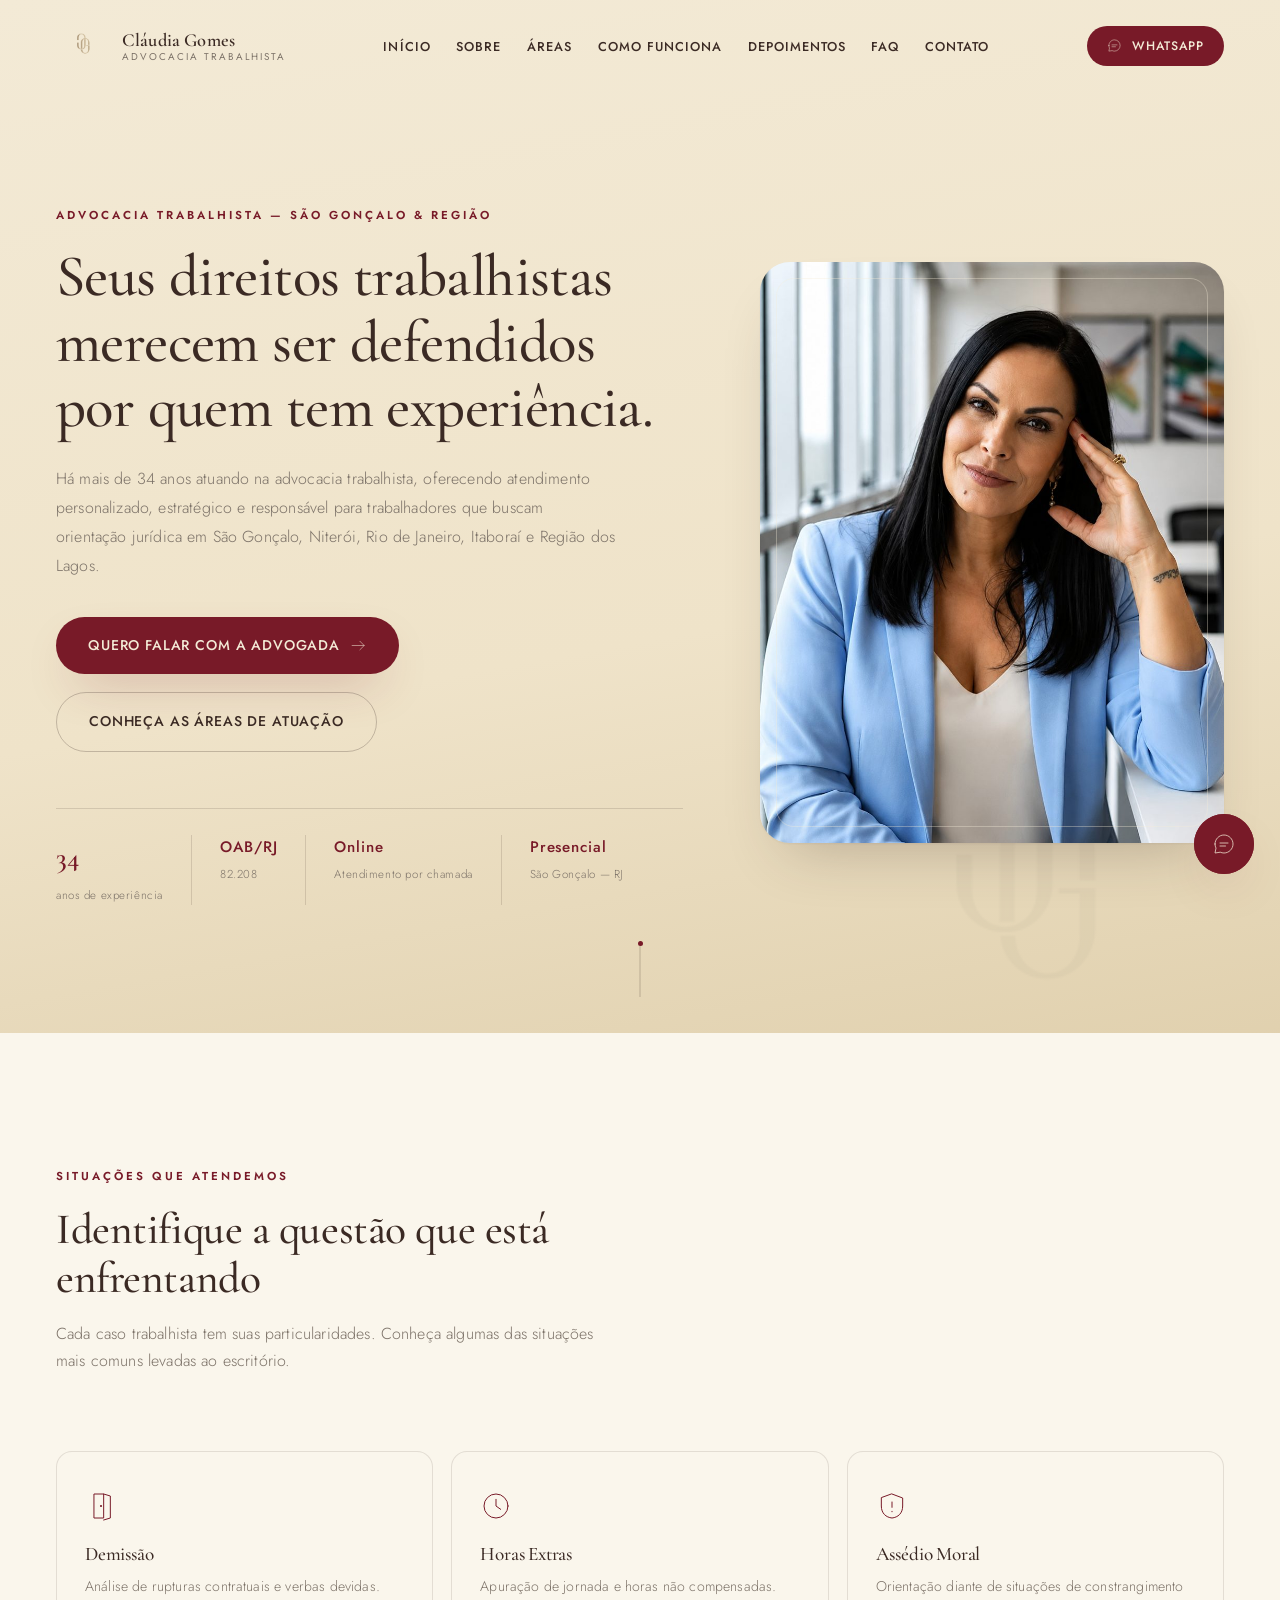
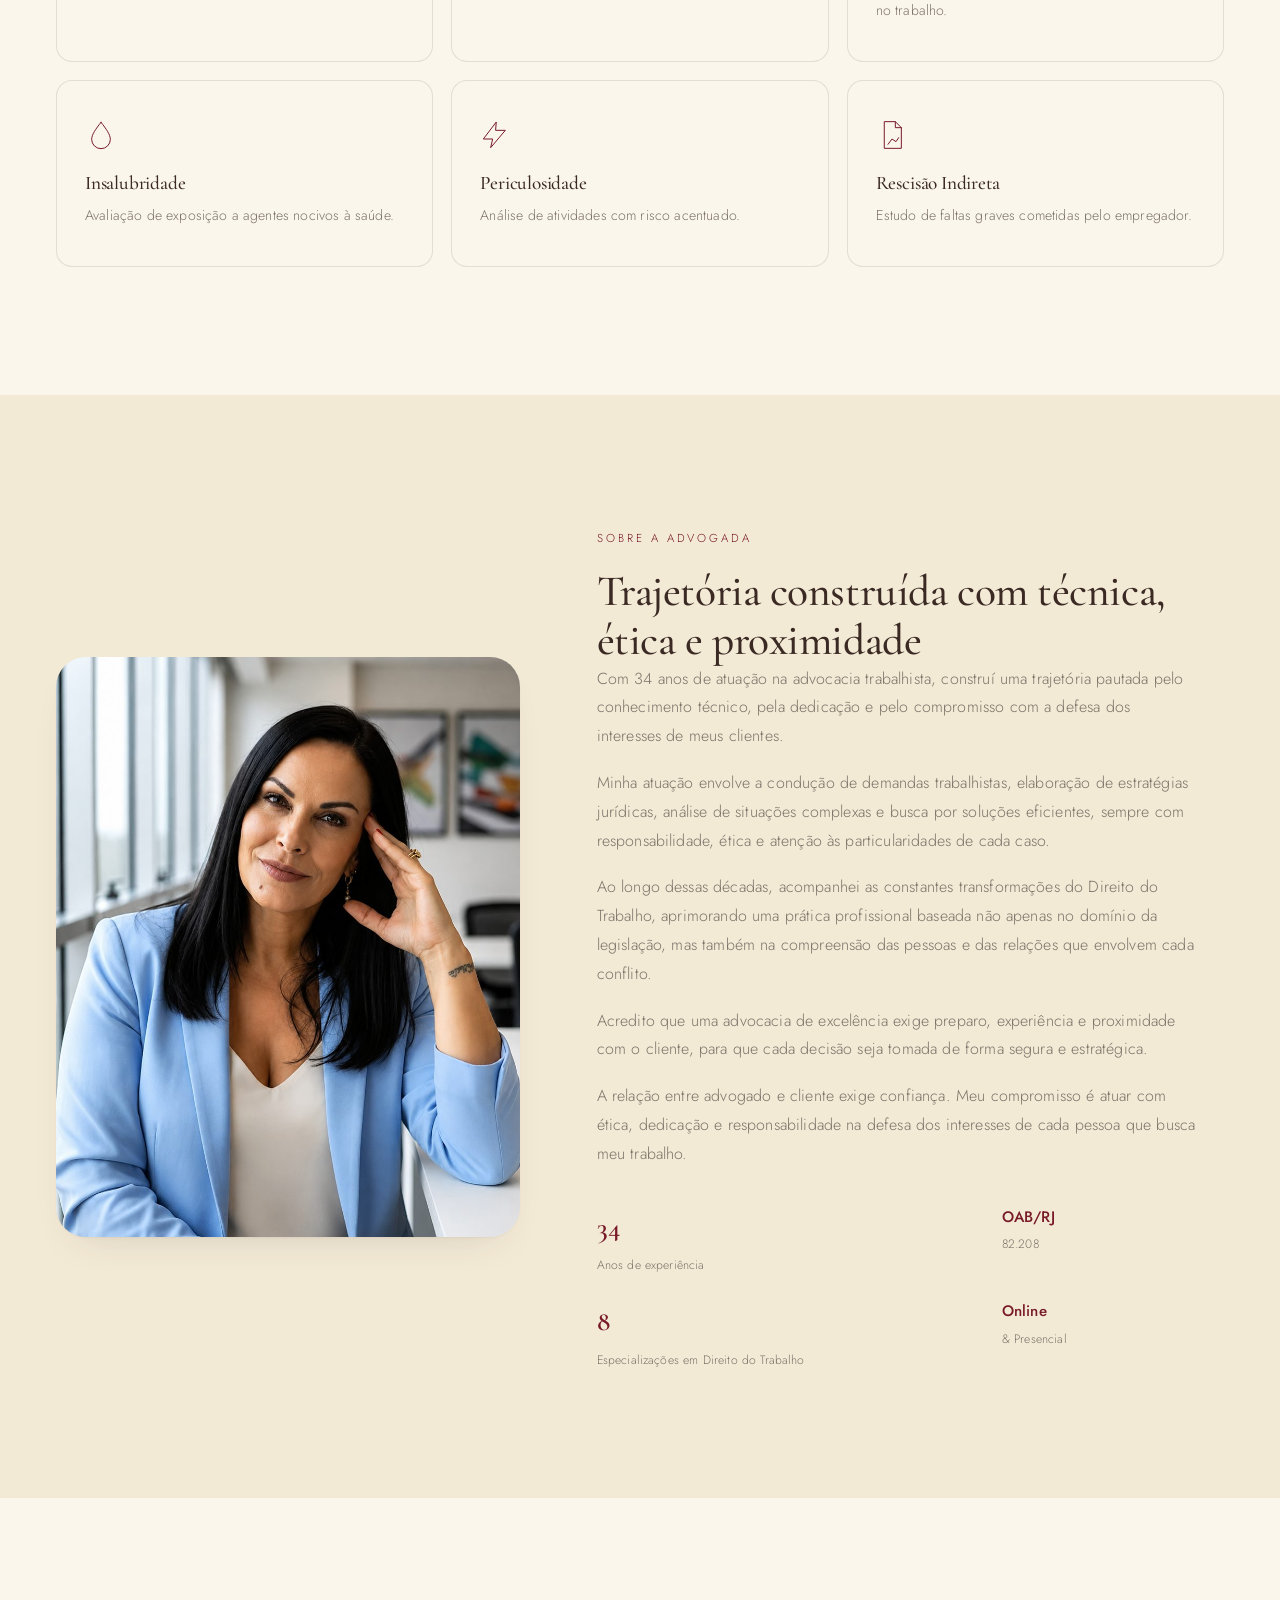
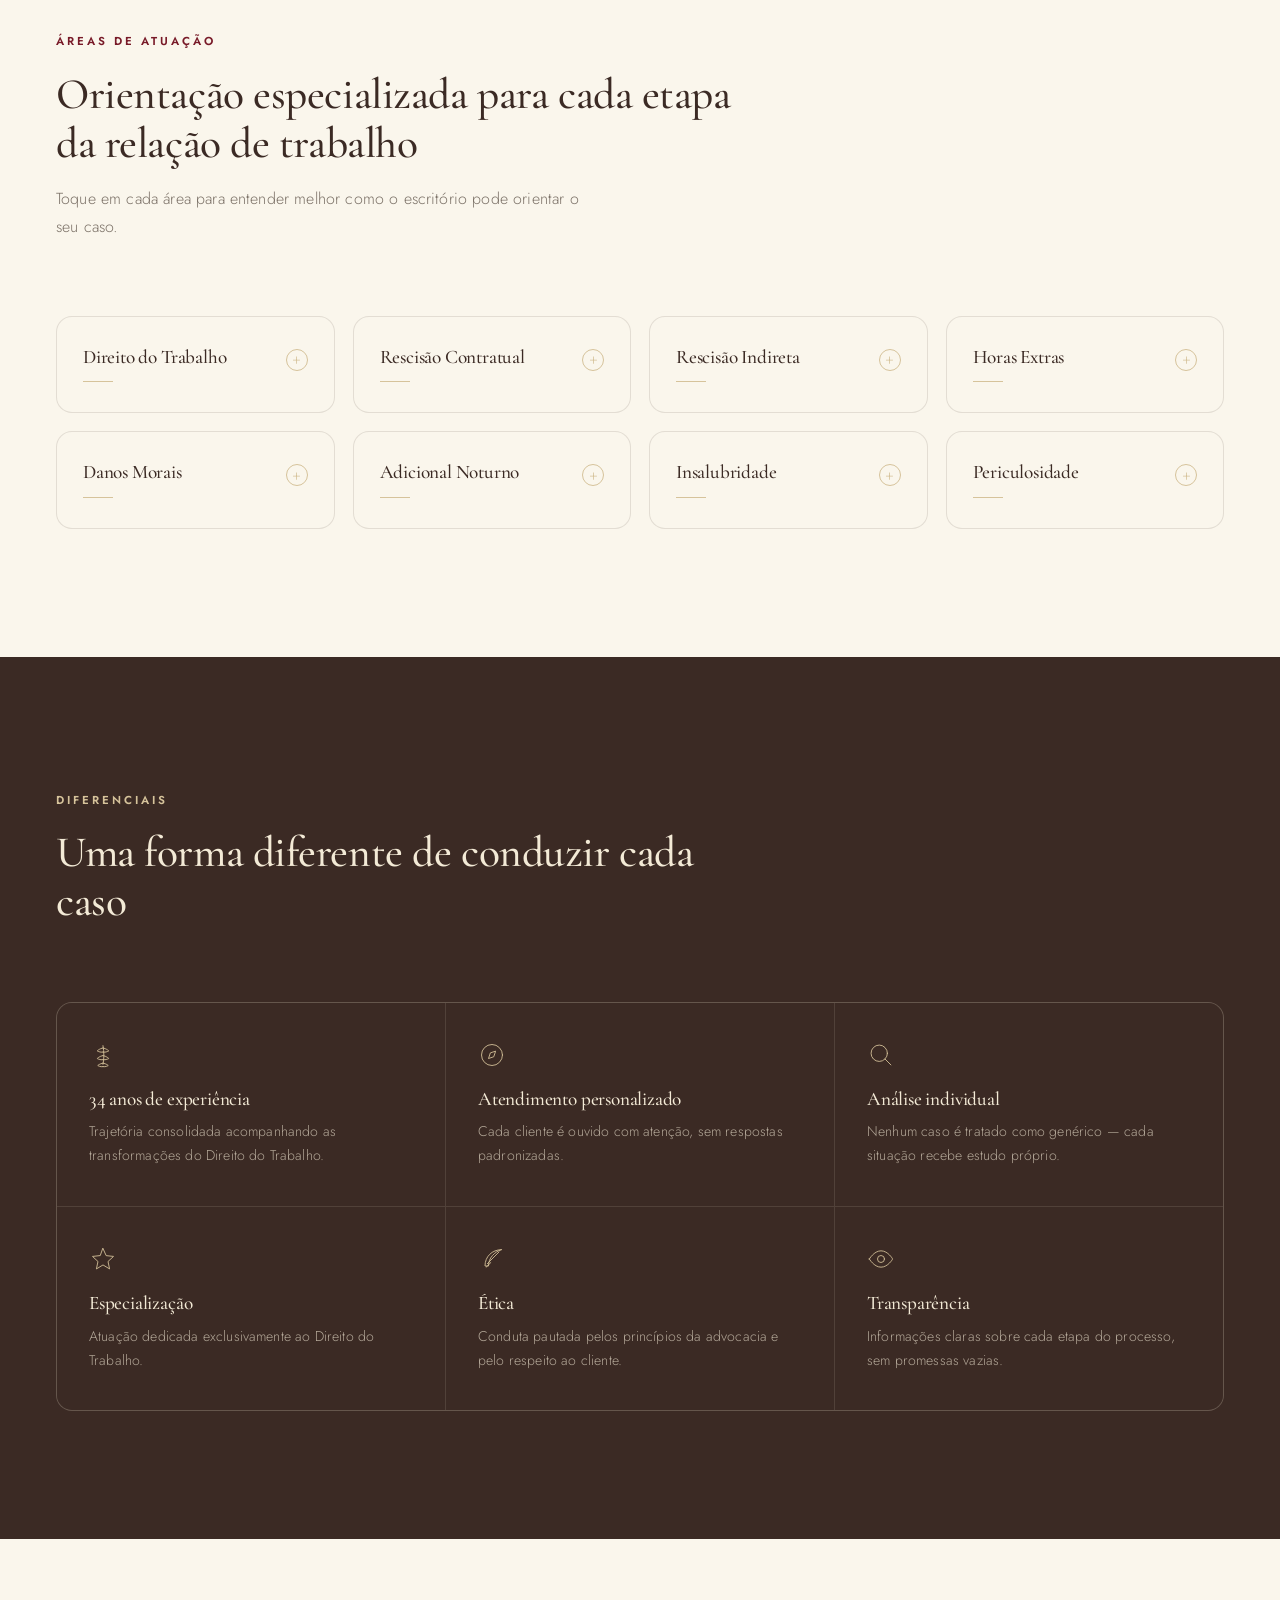
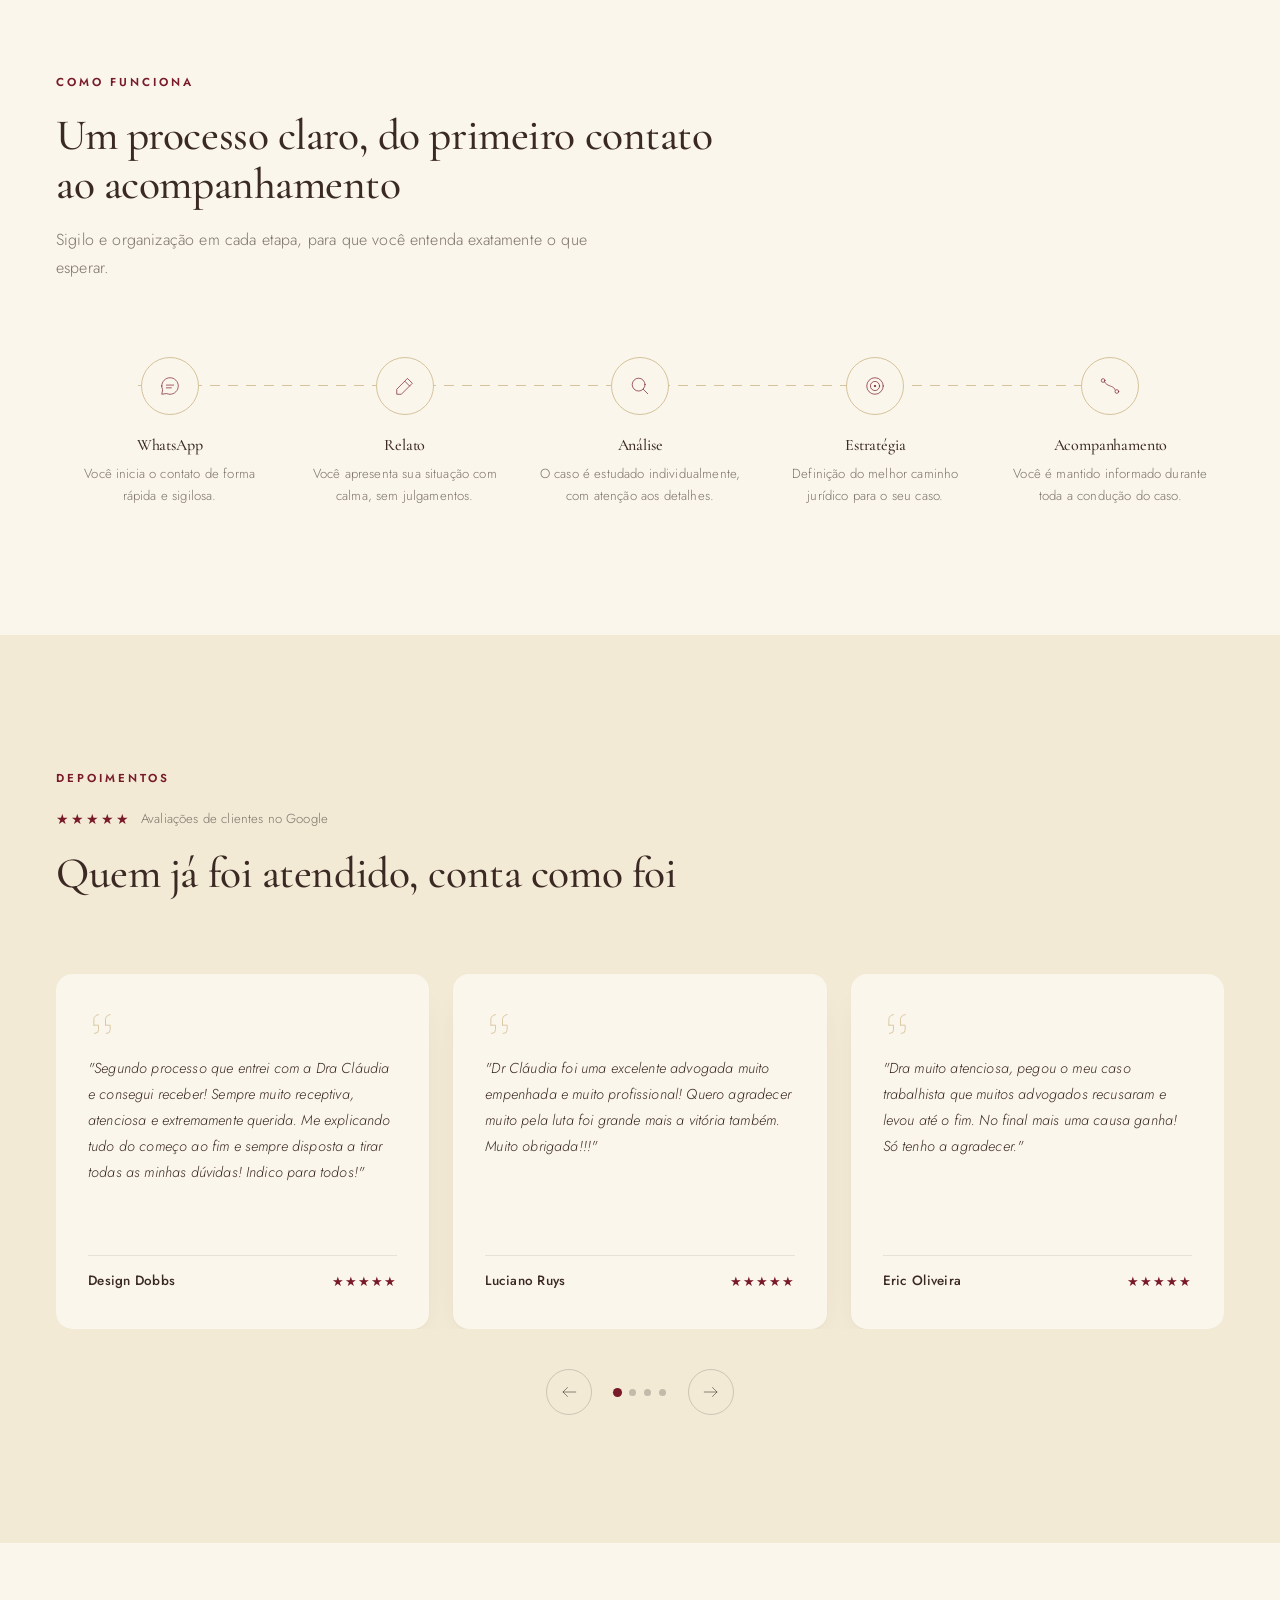
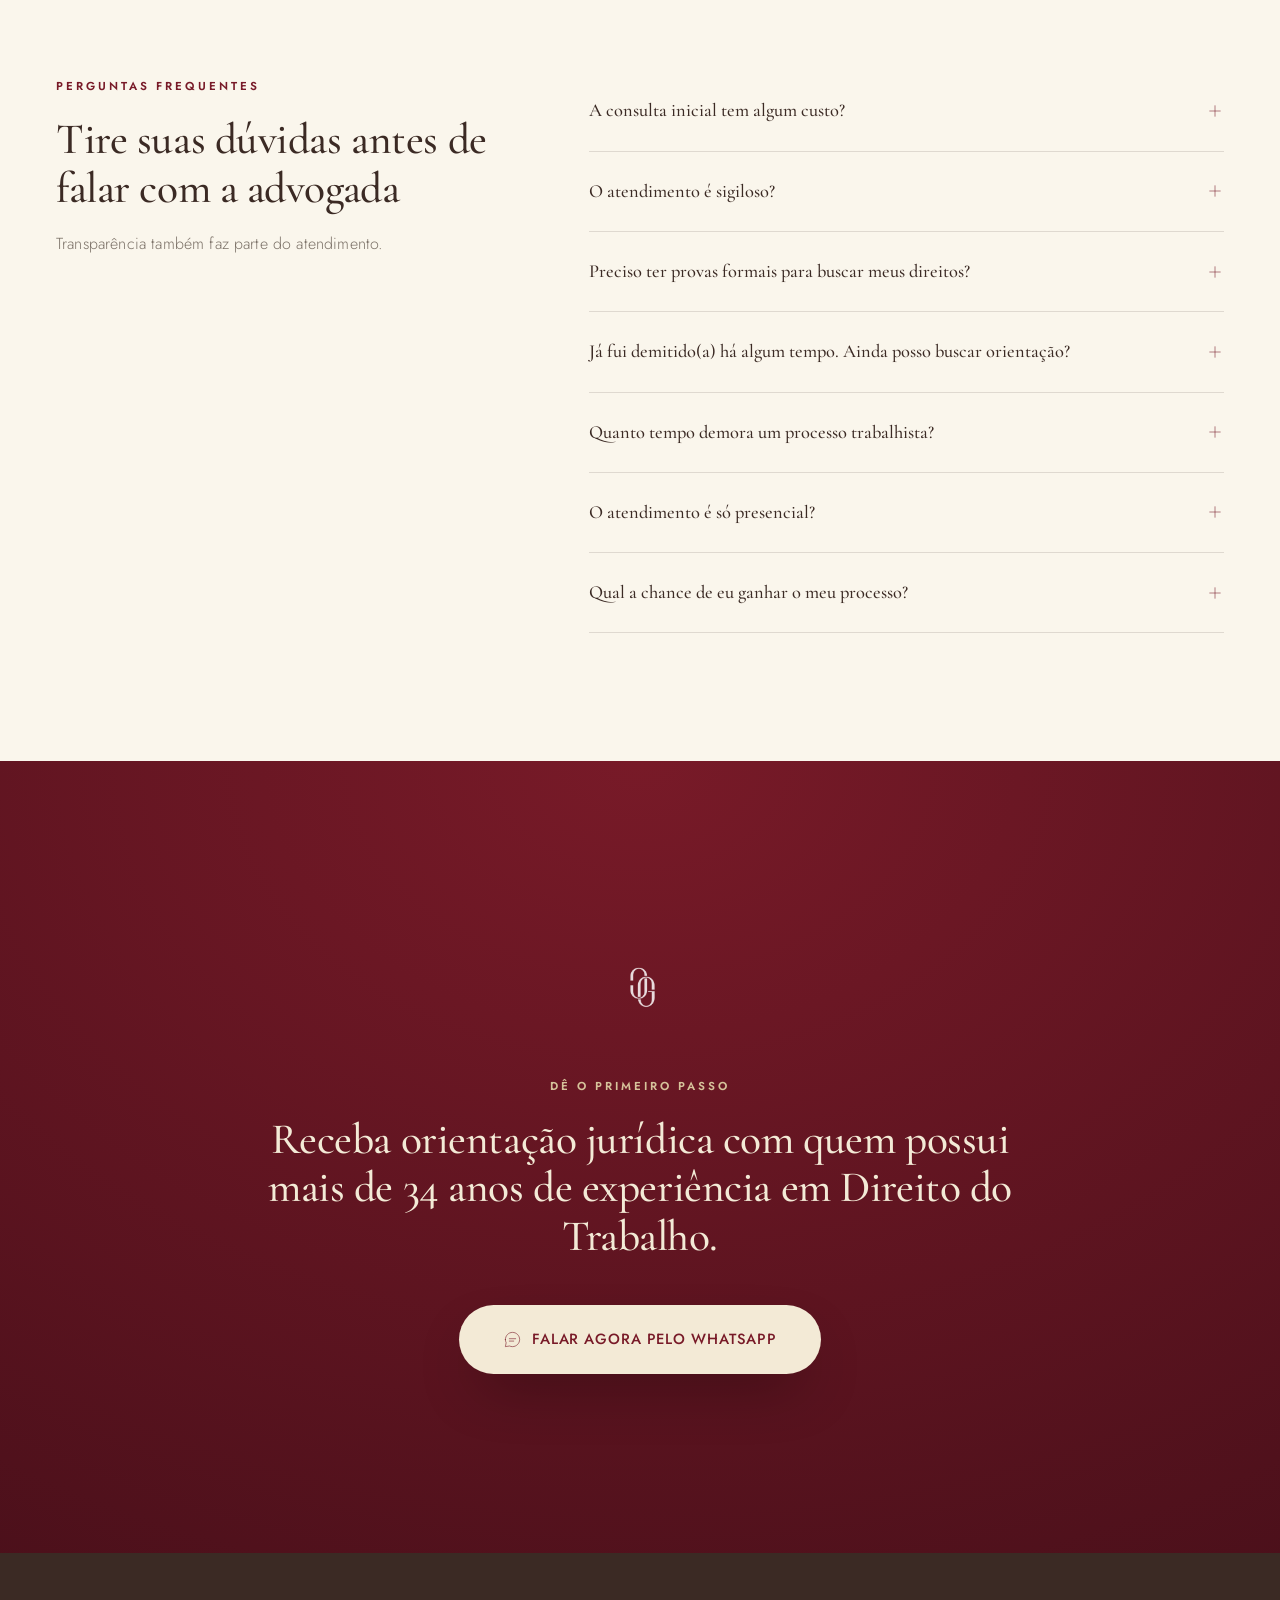
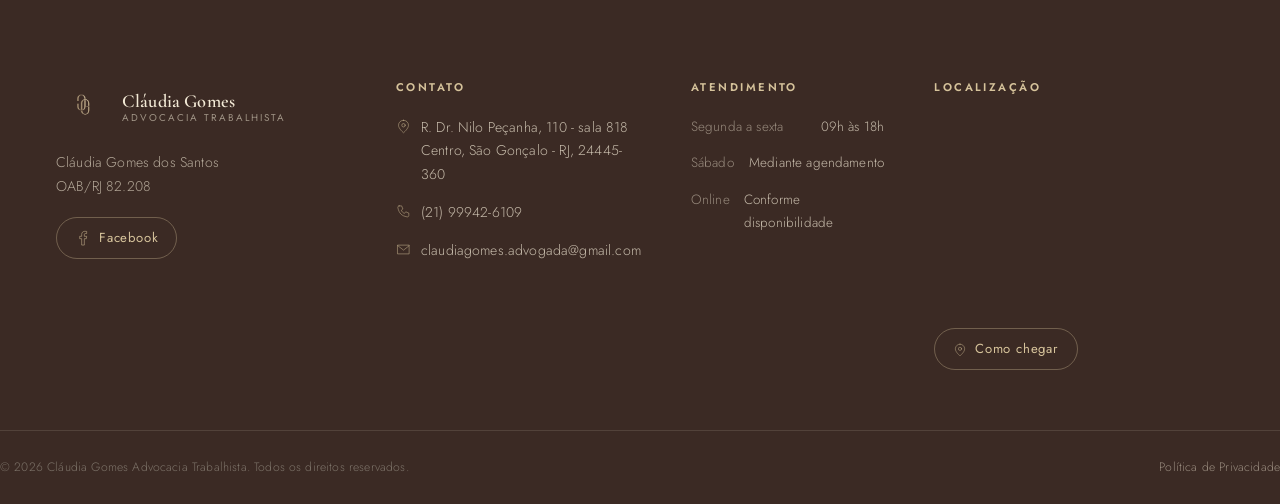
==== index.html @ 699262d9 "Initial commit" ====
<!DOCTYPE html>
<html lang="pt-BR">
<head>
<meta charset="UTF-8">
<meta name="viewport" content="width=device-width, initial-scale=1.0, viewport-fit=cover">
<title>Cláudia Gomes | Advocacia Trabalhista em São Gonçalo — 34 Anos de Experiência</title>
<meta name="description" content="Advocacia trabalhista em São Gonçalo (RJ) com a Dra. Cláudia Gomes, OAB/RJ 82.208. 34 anos de experiência, atendimento sigiloso e humanizado. Fale pelo WhatsApp.">
<meta name="robots" content="index, follow">
<meta name="theme-color" content="#781A28">
<link rel="canonical" href="https://claudiagomesadv.com.br/">
<meta property="og:type" content="website">
<meta property="og:locale" content="pt_BR">
<meta property="og:title" content="Cláudia Gomes | Advocacia Trabalhista em São Gonçalo">
<meta property="og:description" content="34 anos de experiência defendendo direitos trabalhistas com sigilo, estratégia e atendimento humanizado.">
<meta property="og:url" content="https://claudiagomesadv.com.br/">
<meta name="twitter:card" content="summary_large_image">

<!-- Favicon — logo original da Dra. Cláudia -->
<link rel="icon" type="image/png" href="[data-uri]">
<link rel="apple-touch-icon" href="[data-uri]">

<!-- Fonts: Cormorant Garamond (display) + Jost (corpo — elegante, geométrico, refinado) -->
<link rel="preconnect" href="https://fonts.googleapis.com">
<link rel="preconnect" href="https://fonts.gstatic.com" crossorigin>
<link href="https://fonts.googleapis.com/css2?family=Cormorant+Garamond:ital,wght@0,300;0,400;0,500;0,600;0,700;1,400;1,500&family=Jost:wght@300;400;500;600&display=swap" rel="stylesheet">

<script type="application/ld+json">
{"@context":"https://schema.org","@type":"Attorney","name":"Cláudia Gomes dos Santos","description":"Advogada especialista em Direito do Trabalho com 34 anos de experiência, atuando em São Gonçalo, Niterói, Rio de Janeiro, Itaboraí e Região dos Lagos.","telephone":"+55-21-99942-6109","email":"claudiagomes.advogada@gmail.com","url":"https://claudiagomesadv.com.br/","address":{"@type":"PostalAddress","streetAddress":"Rua Dr. Nilo Peçanha, 110, Sala 818, Centro","addressLocality":"São Gonçalo","addressRegion":"RJ","postalCode":"24445-360","addressCountry":"BR"},"areaServed":["São Gonçalo","Niterói","Rio de Janeiro","Itaboraí","Região dos Lagos"],"sameAs":["https://www.facebook.com/claudiagomesadvocaciatrabalhista/"],"knowsAbout":["Direito do Trabalho","Rescisão Contratual","Rescisão Indireta","Horas Extras","Danos Morais","Adicional Noturno","Insalubridade","Periculosidade"]}
</script>

<style>
/* ===================================================================
   CLÁUDIA GOMES — ADVOCACIA TRABALHISTA  |  single-file version
   Cormorant Garamond (display) · Jost (corpo)
=================================================================== */

/* 1. TOKENS */
:root{
  --wine:#781A28; --wine-dark:#5A1320; --wine-darker:#430E18;
  --cream:#F3EAD6; --paper:#FAF6EC; --champagne:#D6C39B;
  --brown:#3B2A24; --gray-warm:#7C7268; --white:#FFFFFF;
  --font-display:'Cormorant Garamond',Georgia,'Times New Roman',serif;
  --font-body:'Jost',-apple-system,BlinkMacSystemFont,'Segoe UI',sans-serif;
  --radius-sm:4px; --radius-md:16px; --radius-lg:30px; --radius-pill:999px;
  --shadow-card:0 1px 2px rgba(59,42,36,.04),0 18px 40px -24px rgba(59,42,36,.22);
  --shadow-lift:0 1px 2px rgba(59,42,36,.05),0 30px 60px -28px rgba(59,42,36,.30);
  --shadow-wine:0 20px 50px -20px rgba(120,26,40,.45);
  --section-pad:clamp(76px,10vw,152px);
  --container-w:1280px;
  --ease:cubic-bezier(.22,.61,.36,1);
  --ease-soft:cubic-bezier(.16,.84,.44,1);
  --dur-fast:.35s; --dur:.65s;
}

/* 2. RESET */
*,*::before,*::after{box-sizing:border-box}
*{margin:0;padding:0}
html{scroll-behavior:smooth;-webkit-text-size-adjust:100%}
body{font-family:var(--font-body);background:var(--paper);color:var(--brown);line-height:1.7;font-weight:400;-webkit-font-smoothing:antialiased;overflow-x:hidden;letter-spacing:.01em}
img{max-width:100%;display:block}
a{color:inherit;text-decoration:none}
ul,ol{list-style:none}
button{font:inherit;background:none;border:none;cursor:pointer;color:inherit}
svg{display:block}
.icon{fill:none;stroke:currentColor;stroke-width:1.5;stroke-linecap:round;stroke-linejoin:round;flex-shrink:0}
.icon-flip{transform:scaleX(-1)}
::selection{background:var(--wine);color:var(--cream)}
:focus-visible{outline:2px solid var(--wine);outline-offset:3px}
@media(prefers-reduced-motion:reduce){*{animation-duration:.001ms!important;animation-iteration-count:1!important;transition-duration:.001ms!important;scroll-behavior:auto!important}}

/* 3. TIPOGRAFIA */
h1,h2,h3,h4{font-family:var(--font-display);color:var(--brown);font-weight:500;line-height:1.12;letter-spacing:-.01em}
h1{font-size:clamp(2.6rem,4.6vw,4.4rem);font-weight:500}
h2{font-size:clamp(2rem,3.4vw,3.1rem)}
h3{font-size:clamp(1.2rem,1.5vw,1.45rem);font-weight:500}
p{color:var(--gray-warm)}
.eyebrow{font-family:var(--font-body);font-size:.72rem;font-weight:600;letter-spacing:.26em;text-transform:uppercase;color:var(--wine);margin-bottom:18px;display:inline-block}
.eyebrow-light{color:var(--champagne)}
.section-head{max-width:680px;margin-bottom:clamp(40px,6vw,76px)}
.section-head h2{margin-bottom:18px}
.section-lead{font-size:1rem;max-width:540px;font-weight:300}

/* 4. LAYOUT */
.container{max-width:var(--container-w);margin-inline:auto;padding-inline:clamp(22px,5vw,56px)}
section{position:relative}
section[id],footer[id]{scroll-margin-top:88px}

/* 5. BOTÕES */
.btn{position:relative;display:inline-flex;align-items:center;justify-content:center;gap:10px;padding:17px 32px;font-family:var(--font-body);font-size:.88rem;font-weight:500;letter-spacing:.06em;text-transform:uppercase;border-radius:var(--radius-pill);overflow:hidden;transition:transform var(--dur-fast) var(--ease),box-shadow var(--dur-fast) var(--ease),background var(--dur-fast) var(--ease),color var(--dur-fast) var(--ease);white-space:nowrap}
.btn:hover{transform:translateY(-2px)}
.btn:active{transform:translateY(0)}
.btn-primary{background:var(--wine);color:var(--cream);box-shadow:var(--shadow-wine)}
.btn-primary:hover{background:var(--wine-dark);box-shadow:0 24px 55px -18px rgba(120,26,40,.55)}
.btn-ghost{background:transparent;color:var(--brown);border:1px solid rgba(59,42,36,.25)}
.btn-ghost:hover{border-color:var(--wine);color:var(--wine)}
.btn-cta{background:var(--cream);color:var(--wine);padding:22px 44px;font-size:.92rem;box-shadow:0 25px 60px -20px rgba(0,0,0,.45)}
.btn-cta:hover{background:var(--white)}
.btn-small{padding:10px 20px;font-size:.77rem}
.btn .ripple{position:absolute;border-radius:50%;background:rgba(255,255,255,.4);transform:scale(0);animation:ripple .6s var(--ease) forwards;pointer-events:none}
.btn-ghost .ripple{background:rgba(120,26,40,.15)}
@keyframes ripple{to{transform:scale(2.6);opacity:0}}

/* 6. LOADER */
#loader{position:fixed;inset:0;z-index:9999;background:radial-gradient(120% 140% at 50% 20%,var(--wine-dark),var(--wine-darker));display:flex;align-items:center;justify-content:center;transition:opacity .8s var(--ease-soft),visibility .8s var(--ease-soft)}
#loader.is-hidden{opacity:0;visibility:hidden;pointer-events:none}
.loader-emblem{position:relative;width:240px;height:240px;display:grid;place-items:center}
.loader-ring{grid-area:1/1;width:100%;height:100%;transform:rotate(-90deg)}
.loader-ring circle{fill:none;stroke:var(--champagne);stroke-width:.8;opacity:.6;stroke-dasharray:650;stroke-dashoffset:650;animation:drawRing 1.6s var(--ease-soft) forwards .1s}
@keyframes drawRing{to{stroke-dashoffset:0}}
.loader-logo{width:160px;height:160px;object-fit:contain;opacity:0;animation:markIn 1s var(--ease-soft) forwards .3s;grid-area:1/1;z-index:2}
.loader-name{display:none}
@keyframes drawMono{to{stroke-dashoffset:0}}
@keyframes markIn{to{opacity:1;transform:translateY(0) scale(1)}}

/* 7. MONOGRAMA SVG */
.brand-logo-svg{width:52px;height:52px;object-fit:contain;flex-shrink:0}
.footer-brand .brand-logo-svg{color:var(--champagne)}
.monogram-wm{
  position:absolute;
  bottom:-15%;
  right:-2%;
  width:clamp(400px,46vw,680px);
  height:auto;
  opacity:.1;
  pointer-events:none;
  user-select:none;
  z-index:0;
  filter:brightness(0) saturate(100%) invert(87%) sepia(17%) saturate(300%) hue-rotate(6deg) brightness(70%);
  transform:none;
  top:auto;
  left:auto;
}
.hero,.final-cta{overflow:hidden}
.final-cta .monogram-wm{color:var(--cream);opacity:.055}

/* 8. HEADER */
.site-header{position:fixed;top:0;left:0;right:0;z-index:610;padding:20px 0;transition:padding var(--dur-fast) var(--ease)}
.site-header::before{content:'';position:absolute;inset:0;z-index:-1;opacity:0;background:rgba(250,246,236,.88);backdrop-filter:blur(14px) saturate(140%);-webkit-backdrop-filter:blur(14px) saturate(140%);box-shadow:0 1px 0 rgba(59,42,36,.08),0 18px 40px -28px rgba(59,42,36,.35);transition:opacity var(--dur-fast) var(--ease);pointer-events:none}
.site-header.is-scrolled{padding:13px 0}
.site-header.is-scrolled::before{opacity:1}
.header-inner{display:flex;align-items:center;justify-content:space-between;gap:24px}
.brand{display:flex;align-items:center;gap:14px}
.brand-text{display:flex;flex-direction:column;line-height:1.2}
.brand-text strong{font-family:var(--font-display);font-size:1.15rem;font-weight:600;color:var(--brown)}
.brand-text em{font-style:normal;font-size:.62rem;letter-spacing:.2em;text-transform:uppercase;color:var(--gray-warm)}
.main-nav ul{display:flex;align-items:center;gap:clamp(16px,2vw,32px)}
.main-nav a{font-size:.8rem;font-weight:500;letter-spacing:.08em;color:var(--brown);position:relative;padding-bottom:4px;text-transform:uppercase}
.main-nav a::after{content:'';position:absolute;left:0;right:100%;bottom:0;height:1px;background:var(--wine);transition:right var(--dur-fast) var(--ease)}
.main-nav a:hover::after{right:0}
.header-actions{display:flex;align-items:center;gap:16px}
.nav-toggle{display:none;align-items:center;justify-content:center;width:42px;height:42px;color:var(--brown)}
.nav-toggle .icon-close{display:none}
.nav-toggle[aria-expanded="true"] .icon-open{display:none}
.nav-toggle[aria-expanded="true"] .icon-close{display:block}

/* 9. HERO */
.hero{padding:clamp(140px,18vw,200px) 0 var(--section-pad);background:linear-gradient(170deg,var(--cream) 0%,#EFE3C9 60%,var(--champagne) 130%);overflow:hidden}
.hero-grid{display:grid;grid-template-columns:1.35fr 1fr;gap:clamp(40px,6vw,90px);align-items:center}
.hero-copy{position:relative;z-index:2}
.hero h1{margin-bottom:24px}
.hero-sub{font-size:1rem;max-width:560px;margin-bottom:36px;font-weight:300;line-height:1.8}
.hero-actions{display:flex;flex-wrap:wrap;gap:18px;margin-bottom:56px}
.hero-badges{display:flex;flex-wrap:wrap;gap:0;border-top:1px solid rgba(59,42,36,.15);padding-top:26px}
.hero-badges li{display:flex;flex-direction:column;gap:4px;padding-right:28px;margin-right:28px;border-right:1px solid rgba(59,42,36,.15)}
.hero-badges li:last-child{border-right:none;margin-right:0;padding-right:0}
.hero-badges strong{font-family:var(--font-display);font-size:1.7rem;font-weight:600;color:var(--wine)}
.hero-badges strong.badge-static{font-size:.95rem;font-family:var(--font-body);letter-spacing:.06em;font-weight:500}
.hero-badges span{font-size:.72rem;color:var(--gray-warm);letter-spacing:.05em;font-weight:300}
.hero-figure{position:relative;z-index:2}
.hero-photo-frame{position:relative;border-radius:var(--radius-lg);overflow:hidden;box-shadow:var(--shadow-lift);aspect-ratio:4/5}
.hero-photo-frame::after{content:'';position:absolute;inset:16px;border:1px solid rgba(243,234,214,.35);border-radius:calc(var(--radius-lg) - 12px);pointer-events:none}
.hero-photo-frame img{width:100%;height:100%;object-fit:cover}
.scroll-indicator{position:absolute;bottom:36px;left:50%;transform:translateX(-50%);width:1px;height:56px;background:rgba(59,42,36,.25);z-index:2}
.scroll-indicator span{position:absolute;top:0;left:50%;transform:translateX(-50%);width:5px;height:5px;border-radius:50%;background:var(--wine);animation:scrollDot 2.2s var(--ease) infinite}
@keyframes scrollDot{0%{top:0;opacity:0}20%{opacity:1}90%{opacity:0}100%{top:100%;opacity:0}}

/* 10. REVEAL */
[data-reveal]{opacity:0;transform:translateY(28px);transition:opacity 1s var(--ease-soft),transform 1s var(--ease-soft)}
[data-reveal].is-visible{opacity:1;transform:translateY(0)}
[data-reveal-delay="1"]{transition-delay:.15s}
[data-reveal-delay="2"]{transition-delay:.3s}

/* 11. PROBLEMAS */
.problems{padding:var(--section-pad) 0}
.problem-grid{display:grid;grid-template-columns:repeat(3,1fr);gap:18px}
.problem-card{background:var(--paper);border:1px solid rgba(59,42,36,.12);border-radius:var(--radius-md);padding:38px 28px;transition:background var(--dur-fast) var(--ease),transform var(--dur-fast) var(--ease),border-color var(--dur-fast) var(--ease),box-shadow var(--dur-fast) var(--ease)}
.problem-card .icon{color:var(--wine);margin-bottom:22px}
.problem-card h3{margin-bottom:10px}
.problem-card p{font-size:.88rem;font-weight:300}
.problem-card:hover{background:var(--cream);border-color:var(--wine);box-shadow:var(--shadow-card);transform:translateY(-4px)}

/* 12. SOBRE */
.about{padding:var(--section-pad) 0;background:var(--cream)}
.about-grid{display:grid;grid-template-columns:.85fr 1.15fr;gap:clamp(40px,6vw,100px);align-items:center}
.about-photo-frame{border-radius:var(--radius-lg);overflow:hidden;box-shadow:var(--shadow-card);aspect-ratio:4/5}
.about-photo-frame img{width:100%;height:100%;object-fit:cover}
.about-copy p{margin-bottom:18px;max-width:600px;font-weight:300;line-height:1.8}
.about-copy p:last-of-type{margin-bottom:36px}
.about-highlights{display:grid;grid-template-columns:repeat(2,auto);gap:24px 40px}
.about-highlights li{display:flex;flex-direction:column;gap:4px}
.about-highlights strong{font-family:var(--font-display);font-size:1.7rem;color:var(--wine);font-weight:600}
.about-highlights strong.badge-static{font-size:.95rem;font-family:var(--font-body);font-weight:500}
.about-highlights span{font-size:.76rem;color:var(--gray-warm);font-weight:300}

/* 13. ÁREAS */
.areas{padding:var(--section-pad) 0}
.area-grid{display:grid;grid-template-columns:repeat(4,1fr);gap:18px;grid-auto-rows:1fr}
.area-card{text-align:left;background:var(--paper);border:1px solid rgba(59,42,36,.12);border-radius:var(--radius-md);padding:30px 26px;transition:border-color var(--dur-fast) var(--ease),box-shadow var(--dur-fast) var(--ease),transform var(--dur-fast) var(--ease);cursor:pointer}
.area-card h3{position:relative;padding-bottom:14px;padding-right:36px}
.area-card h3::after{content:'';position:absolute;left:0;bottom:0;width:30px;height:1px;background:var(--champagne);transition:width var(--dur-fast) var(--ease),background var(--dur-fast) var(--ease);pointer-events:none}
.area-card:hover,.area-card[aria-expanded="true"]{border-color:var(--wine);box-shadow:var(--shadow-card);transform:translateY(-3px)}
.area-card:hover h3::after,.area-card[aria-expanded="true"] h3::after{width:56px;background:var(--wine)}
.area-text{font-size:.88rem;font-weight:300;max-height:0;opacity:0;overflow:hidden;transition:max-height .5s var(--ease-soft),opacity .4s var(--ease-soft),margin-top .5s var(--ease-soft)}
.area-card[aria-expanded="true"] .area-text{opacity:1;margin-top:14px}

/* 14. DIFERENCIAIS */
.differentials{padding:var(--section-pad) 0;background:var(--brown);color:var(--cream)}
.differentials .eyebrow{color:var(--champagne)}
.differentials h2{color:var(--cream)}
.diff-grid{display:grid;grid-template-columns:repeat(3,1fr);gap:1px;background:rgba(243,234,214,.12);border:1px solid rgba(243,234,214,.12);border-radius:var(--radius-md);overflow:hidden}
.diff-item{background:var(--brown);padding:38px 32px;transition:background var(--dur-fast) var(--ease)}
.diff-item .icon{color:var(--champagne);margin-bottom:20px}
.diff-item h3{color:var(--cream);margin-bottom:10px}
.diff-item p{color:rgba(243,234,214,.65);font-size:.88rem;font-weight:300}
.diff-item:hover{background:var(--wine-darker)}

/* 15. TIMELINE */
.how-it-works{padding:var(--section-pad) 0}
.timeline{display:grid;grid-template-columns:repeat(5,1fr);gap:8px;position:relative}
.timeline::before{content:'';position:absolute;top:28px;left:7%;right:7%;height:1px;background:repeating-linear-gradient(90deg,var(--champagne) 0 10px,transparent 10px 18px)}
.timeline-step{text-align:center;padding:0 10px;position:relative}
.timeline-icon{position:relative;z-index:2;width:58px;height:58px;margin:0 auto 22px;border-radius:50%;background:var(--paper);border:1px solid var(--champagne);display:flex;align-items:center;justify-content:center;color:var(--wine);transition:background var(--dur-fast) var(--ease),color var(--dur-fast) var(--ease),border-color var(--dur-fast) var(--ease)}
.timeline-step:hover .timeline-icon{background:var(--wine);color:var(--cream);border-color:var(--wine)}
.timeline-step h3{margin-bottom:8px;font-size:1rem}
.timeline-step p{font-size:.82rem;font-weight:300}

/* 16. DEPOIMENTOS */
.testimonials{padding:var(--section-pad) 0;background:var(--cream)}
.rating-seal{display:flex;align-items:center;gap:10px;font-size:.82rem;color:var(--gray-warm);margin-bottom:18px;font-weight:300}
.rating-seal .stars{color:var(--wine);letter-spacing:2px;font-size:.9rem}
.carousel{position:relative}
.carousel-clip{overflow:hidden;width:100%;border-radius:var(--radius-md)}
.carousel-track{display:flex;gap:24px;flex-wrap:nowrap;will-change:transform}
.testimonial-card{background:var(--paper);border-radius:var(--radius-md);padding:36px 32px;box-shadow:var(--shadow-card);display:flex;flex-direction:column;gap:18px}
.quote-icon{color:var(--champagne)}
.testimonial-card p{font-size:.9rem;color:var(--brown);flex-grow:1;font-style:italic;font-weight:300;line-height:1.8}
.testimonial-card footer{display:flex;align-items:center;justify-content:space-between;padding-top:14px;border-top:1px solid rgba(59,42,36,.1)}
.testimonial-card footer strong{font-size:.84rem;font-weight:500;letter-spacing:.02em}
.testimonial-card .stars{color:var(--wine);font-size:.8rem;letter-spacing:1px}
.carousel-controls{display:flex;align-items:center;justify-content:center;gap:22px;margin-top:40px}
.carousel-btn{width:46px;height:46px;border-radius:50%;border:1px solid rgba(59,42,36,.2);display:flex;align-items:center;justify-content:center;color:var(--brown);transition:border-color var(--dur-fast) var(--ease),background var(--dur-fast) var(--ease),color var(--dur-fast) var(--ease)}
.carousel-btn:hover{background:var(--wine);border-color:var(--wine);color:var(--cream)}
.carousel-dots{display:flex;gap:8px}
.carousel-dots button{width:7px;height:7px;border-radius:50%;background:rgba(59,42,36,.25);transition:background var(--dur-fast) var(--ease),transform var(--dur-fast) var(--ease)}
.carousel-dots button.is-active{background:var(--wine);transform:scale(1.3)}

/* 17. FAQ */
.faq{padding:var(--section-pad) 0}
.faq-grid{display:grid;grid-template-columns:.85fr 1.15fr;gap:clamp(30px,5vw,80px);align-items:start}
.accordion-item{border-bottom:1px solid rgba(59,42,36,.14)}
.accordion-trigger{width:100%;display:flex;align-items:center;justify-content:space-between;gap:20px;padding:24px 0;text-align:left;font-family:var(--font-display);font-size:1.15rem;font-weight:500;color:var(--brown)}
.accordion-trigger .icon{color:var(--wine);transition:transform var(--dur-fast) var(--ease);flex-shrink:0}
.accordion-trigger[aria-expanded="true"] .icon{transform:rotate(135deg)}
.accordion-panel{max-height:0;overflow:hidden;transition:max-height .5s var(--ease-soft)}
.accordion-panel p{padding-bottom:26px;font-size:.9rem;max-width:540px;font-weight:300;line-height:1.8;padding-right:40px}

/* 18. CTA FINAL */
.final-cta{padding:clamp(110px,14vw,180px) 0;background:radial-gradient(120% 140% at 50% 0%,var(--wine) 0%,var(--wine-darker) 100%);text-align:center;overflow:hidden}
.final-cta h2{color:var(--cream);max-width:760px;margin:0 auto 44px;position:relative;z-index:2}
.final-cta .eyebrow{position:relative;z-index:2}
.final-cta .btn{position:relative;z-index:2}

/* 19. RODAPÉ */
.site-footer{background:var(--brown);color:rgba(243,234,214,.75);padding:var(--section-pad) 0 0}
.footer-grid{display:grid;grid-template-columns:1.2fr .8fr .8fr 1.2fr;gap:50px;padding-bottom:60px;border-bottom:1px solid rgba(243,234,214,.12)}
.footer-brand .brand-text strong{color:var(--cream)}
.footer-brand .brand-text em{color:rgba(243,234,214,.55)}
.footer-brand p{margin:18px 0;color:rgba(243,234,214,.65);font-size:.88rem;font-weight:300}
.footer-social{display:inline-flex;align-items:center;gap:8px;font-size:.82rem;font-weight:400;letter-spacing:.06em;color:var(--champagne);border:1px solid rgba(214,195,155,.35);border-radius:var(--radius-pill);padding:9px 18px;transition:background var(--dur-fast) var(--ease),color var(--dur-fast) var(--ease)}
.footer-social:hover{background:var(--champagne);color:var(--brown)}
.footer-col h3{font-family:var(--font-body);font-size:.7rem;font-weight:600;letter-spacing:.22em;text-transform:uppercase;color:var(--champagne);margin-bottom:22px}
.footer-col ul{display:flex;flex-direction:column;gap:14px}
.footer-col li{display:flex;align-items:flex-start;gap:10px;font-size:.88rem;font-weight:300}
.footer-col .icon{color:var(--champagne);margin-top:3px;flex-shrink:0}
.footer-col a:hover{color:var(--champagne)}
.footer-hours li{display:flex;justify-content:space-between;gap:14px;font-size:.84rem}
.footer-hours span:first-child{color:rgba(243,234,214,.5)}
.footer-map .gmap-canvas{width:100%;height:190px;border:0;border-radius:var(--radius-md);filter:grayscale(.25) sepia(.15)}
.gmap-link{margin-top:14px}
.footer-bottom{display:flex;align-items:center;justify-content:space-between;flex-wrap:wrap;gap:12px;padding:26px 0;font-size:.76rem;font-weight:300;color:rgba(243,234,214,.5)}
.footer-bottom a:hover{color:var(--champagne)}

/* 20. WHATSAPP FLOAT */
.whatsapp-float{position:fixed;bottom:26px;right:26px;z-index:400;width:60px;height:60px;border-radius:50%;background:var(--wine);color:var(--cream);display:flex;align-items:center;justify-content:center;box-shadow:var(--shadow-wine);transition:transform var(--dur-fast) var(--ease),box-shadow var(--dur-fast) var(--ease)}
.whatsapp-float::before{content:'';position:absolute;inset:0;border-radius:50%;border:1px solid var(--wine);animation:pulseRing 2.6s var(--ease) infinite}
.whatsapp-float:hover{transform:scale(1.07) translateY(-2px)}
@keyframes pulseRing{0%{transform:scale(1);opacity:.6}100%{transform:scale(1.7);opacity:0}}

/* 22. TABLET */
@media(max-width:1080px){
  .hero-grid{grid-template-columns:1fr}
  .hero-figure{order:-1;max-width:420px;margin:0 auto 20px}
  .about-grid{grid-template-columns:1fr}
  .about-figure{max-width:420px;margin:0 auto}
  .problem-grid{grid-template-columns:repeat(2,1fr)}
  .area-grid{grid-template-columns:repeat(2,1fr)}
  .diff-grid{grid-template-columns:repeat(2,1fr)}
  .timeline{grid-template-columns:repeat(2,1fr);row-gap:40px}
  .timeline::before{display:none}
  .testimonial-card{flex:0 0 calc(50% - 12px)}
  .faq-grid{grid-template-columns:1fr}
  .footer-grid{grid-template-columns:1fr 1fr}
}

/* 23. MOBILE */
@media(max-width:720px){
  :root{--section-pad:clamp(64px,14vw,96px)}
  .main-nav{position:fixed;inset:0 0 0 auto;top:0;width:min(86vw,380px);height:100dvh;background:var(--paper);box-shadow:-20px 0 60px rgba(59,42,36,.25);padding:80px 36px 40px;transform:translateX(100%);transition:transform .5s var(--ease-soft);overflow-y:auto;z-index:600}
  .main-nav.is-open{transform:translateX(0)}
  .main-nav ul{flex-direction:column;align-items:flex-start;gap:8px}
  .main-nav a{display:block;padding:14px 0;font-size:1.1rem;font-family:var(--font-display)}
  .header-actions .btn-small span{display:none}
  .header-actions .btn-small{padding:12px}
  .nav-toggle{display:flex}
  .scroll-indicator{display:none}
  .hero{padding-top:128px;text-align:left}
  .hero-actions{flex-direction:column;align-items:stretch}
  .hero-actions .btn{width:100%}
  .hero-badges{row-gap:18px}
  .hero-badges li{width:47%;border-right:none;padding-right:0;margin-right:0}
  .problem-grid,.area-grid,.diff-grid{grid-template-columns:1fr}
  .timeline{grid-template-columns:1fr;gap:30px}
  .timeline-step{display:flex;align-items:center;gap:18px;text-align:left;padding:0}
  .timeline-icon{margin:0;flex-shrink:0}
  .testimonial-card{flex:0 0 100%}
  .carousel-track{scroll-snap-type:x mandatory}
  .testimonial-card{scroll-snap-align:start}
  .footer-grid{grid-template-columns:1fr;gap:40px}
  .footer-bottom{flex-direction:column;align-items:flex-start}
  .whatsapp-float{width:56px;height:56px;bottom:18px;right:18px}
}

.area-plus{
  position:absolute;right:0;top:2px;
  width:22px;height:22px;border-radius:50%;
  border:1.5px solid var(--champagne);
  display:inline-flex;align-items:center;justify-content:center;
  font-family:var(--font-body);font-size:.95rem;font-weight:300;line-height:1;
  color:var(--champagne);
  transition:border-color var(--dur-fast) var(--ease),color var(--dur-fast) var(--ease),transform var(--dur-fast) var(--ease);
}
.area-card[aria-expanded="true"] .area-plus,.area-card:hover .area-plus{
  border-color:var(--wine);color:var(--wine);transform:rotate(45deg);
}

/* cta wm removed */

.cta-seal{
  width: clamp(72px, 8vw, 110px);
  height: auto;
  object-fit: contain;
  display: block;
  margin: 0 auto 28px;
  opacity: .85;
  filter: brightness(0) saturate(100%) invert(95%) sepia(8%) saturate(150%) hue-rotate(10deg) brightness(128%);
  position: relative;
  z-index: 2;
}

/* NAV CLOSE BUTTON (X) — visível apenas mobile */
.nav-close-btn{
  display:none;
  position:absolute;top:20px;right:20px;
  width:40px;height:40px;border-radius:50%;
  align-items:center;justify-content:center;
  background:var(--cream);border:1px solid rgba(59,42,36,.15);
  color:var(--brown);cursor:pointer;
  transition:background var(--dur-fast) var(--ease);
}
.nav-close-btn:hover{background:var(--champagne)}

/* OVERLAY escuro para fechar o nav */
.nav-overlay{
  position:fixed;inset:0;z-index:599;
  background:rgba(30,14,10,.45);
  opacity:0;
  pointer-events:none;
  transition:opacity .4s var(--ease-soft);
}
.nav-overlay.is-active{opacity:1;pointer-events:auto}

/* CARROSSEL MOBILE — 1 card por vez, legível */
@media(max-width:720px){
  .nav-close-btn{display:flex}

  /* 1 card por vez no mobile */
  .carousel-clip{overflow:hidden;border-radius:var(--radius-md);width:100%}
  .carousel-track{gap:0 !important;transition:transform .5s cubic-bezier(.16,.84,.44,1)}
  .testimonial-card{
    flex:0 0 100% !important;
    max-width:100% !important;
    box-sizing:border-box;
    padding:28px 24px;
    margin:0;
  }
  .carousel-controls{margin-top:28px;gap:16px}
  .carousel-dots button{width:8px;height:8px}
}
</style>
</head>
<body>

<!-- SPRITE DE ÍCONES (oculto) -->
<svg style="display:none" aria-hidden="true"><defs>
  <symbol id="icon-door" viewBox="0 0 48 48"><path d="M14 6h14v36H14z"/><path d="M28 6 38 9v33l-10 3"/><circle cx="24" cy="24" r="1.6" fill="currentColor" stroke="none"/></symbol>
  <symbol id="icon-clock" viewBox="0 0 48 48"><circle cx="24" cy="24" r="18"/><path d="M24 14v10l7 5"/></symbol>
  <symbol id="icon-shield" viewBox="0 0 48 48"><path d="M24 6 40 12v12c0 11-7 17-16 18-9-1-16-7-16-18V12z"/><path d="M24 18v8m0 6v.6"/></symbol>
  <symbol id="icon-moon" viewBox="0 0 48 48"><path d="M30 6c-9.4 1.9-16 9.9-16 19a19.6 19.6 0 0 0 19 19c4.8 0 9.2-1.9 12.4-5C40 41 32 35 32 24S40 7 45.4 5A19.4 19.4 0 0 0 30 6z"/></symbol>
  <symbol id="icon-drop" viewBox="0 0 48 48"><path d="M24 5c8 10 14 18.6 14 25.5A14 14 0 0 1 10 30.5C10 23.6 16 15 24 5z"/></symbol>
  <symbol id="icon-bolt" viewBox="0 0 48 48"><path d="M24 5 5 30h14l-3 13 22-26H24z"/></symbol>
  <symbol id="icon-doc" viewBox="0 0 48 48"><path d="M13 4h16l9 9v31H13z"/><path d="M29 4v9h9"/><path d="M18 38l6-8 6 4 4-6"/></symbol>
  <symbol id="icon-laurel" viewBox="0 0 48 48"><path d="M24 8c2 12 2 22 0 32"/><path d="M24 12c-6 1-10 5-10 5s5 3 10 2m0 6c-6 1-10 5-10 5s5 3 10 2m0 6c-6 1-9 4-9 4s4 3 9 2"/><path d="M24 12c6 1 10 5 10 5s-5 3-10 2m0 6c6 1 10 5 10 5s-5 3-10 2m0 6c6 1 9 4 9 4s-4 3-9 2"/></symbol>
  <symbol id="icon-compass" viewBox="0 0 48 48"><circle cx="24" cy="24" r="18"/><path d="m30 18-3 9-9 3 3-9z"/></symbol>
  <symbol id="icon-loupe" viewBox="0 0 48 48"><circle cx="21" cy="21" r="14"/><path d="m31 31 10 10"/></symbol>
  <symbol id="icon-star" viewBox="0 0 48 48"><path d="M24 6l5.4 12.2L42 19.6l-9.4 8.7L35.3 41 24 34.2 12.7 41l2.7-12.7L6 19.6l12.6-1.4z"/></symbol>
  <symbol id="icon-feather" viewBox="0 0 48 48"><path d="M40 8C24 8 12 20 12 36h6C18 22 28 12 40 8z"/><path d="M16 32 36 12M14 38l8-8"/></symbol>
  <symbol id="icon-eye" viewBox="0 0 48 48"><path d="M4 24s8-14 20-14 20 14 20 14-8 14-20 14S4 24 4 24z"/><circle cx="24" cy="24" r="6"/></symbol>
  <symbol id="icon-chat" viewBox="0 0 48 48"><path d="M6 24c0-9.9 8.1-18 18-18s18 8.1 18 18-8.1 18-18 18c-2.7 0-5.2-.6-7.5-1.6L6 42l2-9.8C6.7 29.6 6 26.9 6 24z"/><path d="M16 22h16M16 28h11"/></symbol>
  <symbol id="icon-pencil" viewBox="0 0 48 48"><path d="m30 8 10 10L16 42H6V32z"/><path d="m24 14 10 10"/></symbol>
  <symbol id="icon-target" viewBox="0 0 48 48"><circle cx="24" cy="24" r="18"/><circle cx="24" cy="24" r="10"/><circle cx="24" cy="24" r="2.4" fill="currentColor" stroke="none"/></symbol>
  <symbol id="icon-path" viewBox="0 0 48 48"><circle cx="9" cy="12" r="4"/><circle cx="39" cy="36" r="4"/><path d="M12 15c4 6 6 6 10 8s10 2 13 9"/></symbol>
  <symbol id="icon-arrow-right" viewBox="0 0 48 48"><path d="M6 24h34m-12-12 12 12-12 12"/></symbol>
  <symbol id="icon-plus" viewBox="0 0 48 48"><path d="M24 10v28M10 24h28"/></symbol>
  <symbol id="icon-menu" viewBox="0 0 48 48"><path d="M8 14h32M8 24h32M8 34h32"/></symbol>
  <symbol id="icon-close" viewBox="0 0 48 48"><path d="M12 12l24 24M36 12 12 36"/></symbol>
  <symbol id="icon-quote" viewBox="0 0 48 48"><path d="M10 26V16a8 8 0 0 1 8-8M30 26V16a8 8 0 0 1 8-8"/><path d="M10 26h8v8a6 6 0 0 1-6 6h-1M30 26h8v8a6 6 0 0 1-6 6h-1"/></symbol>
  <symbol id="icon-pin" viewBox="0 0 48 48"><path d="M24 4c8.8 0 16 7 16 16 0 11-16 24-16 24S8 31 8 20C8 11 15.2 4 24 4z"/><circle cx="24" cy="20" r="5.5"/></symbol>
  <symbol id="icon-phone" viewBox="0 0 48 48"><path d="M10 6h8l4 10-5 4c2 5 5 8 10 10l4-5 10 4v8c0 3-3 5-6 4C18 38 10 30 6 12c-1-3 1-6 4-6z"/></symbol>
  <symbol id="icon-mail" viewBox="0 0 48 48"><path d="M6 10h36v28H6z"/><path d="m6 12 18 14L42 12"/></symbol>
  <symbol id="icon-facebook" viewBox="0 0 48 48"><path d="M28 44V26h6l1-7h-7v-5c0-2 .6-3.5 3.5-3.5H35V4.3C34.3 4.2 32 4 29.3 4 23.7 4 20 7.4 20 13.6V19h-6v7h6v18z"/></symbol>
</defs></svg>

<!-- LOADER -->
<div id="loader" aria-hidden="true">
  <div class="loader-emblem">
    <svg viewBox="0 0 240 240" class="loader-ring"><circle cx="120" cy="120" r="104"/></svg>
    <img class="loader-logo" src="[data-uri]" alt="Cláudia Gomes Advogada">
    <span class="loader-name">Cláudia Gomes</span>
  </div>
</div>

<!-- HEADER -->
<div class="nav-overlay" id="navOverlay" aria-hidden="true"></div>
<header class="site-header" id="siteHeader">
  <div class="container header-inner">
    <a href="#inicio" class="brand" aria-label="Cláudia Gomes Advocacia Trabalhista — início">
      <!-- Monograma real inline -->
      <img class="brand-logo-svg" src="[data-uri]" alt="Cláudia Gomes Advogada" style="width:52px;height:52px;object-fit:contain;flex-shrink:0;">
      <span class="brand-text">
        <strong>Cláudia Gomes</strong>
        <em>Advocacia Trabalhista</em>
      </span>
    </a>

    <nav class="main-nav" id="mainNav" aria-label="Navegação principal">
      <button class="nav-close-btn" id="navCloseBtn" aria-label="Fechar menu">
        <svg class="icon" width="24" height="24"><use href="#icon-close"/></svg>
      </button>
      <ul>
        <li><a href="#inicio">Início</a></li>
        <li><a href="#sobre">Sobre</a></li>
        <li><a href="#areas">Áreas</a></li>
        <li><a href="#como-funciona">Como funciona</a></li>
        <li><a href="#depoimentos">Depoimentos</a></li>
        <li><a href="#faq">FAQ</a></li>
        <li><a href="#contato">Contato</a></li>
      </ul>
    </nav>

    <div class="header-actions">
      <a href="#" class="btn btn-primary btn-small js-whatsapp">
        <svg class="icon" width="15" height="15"><use href="#icon-chat"/></svg>
        <span>WhatsApp</span>
      </a>
      <button class="nav-toggle" id="navToggle" aria-expanded="false" aria-controls="mainNav" aria-label="Abrir menu">
        <svg class="icon icon-open" width="22" height="22"><use href="#icon-menu"/></svg>
        <svg class="icon icon-close" width="22" height="22"><use href="#icon-close"/></svg>
      </button>
    </div>
  </div>
</header>

<main id="topo">

  <!-- HERO -->
  <section class="hero" id="inicio">
    <!-- Monograma marca d'água hero -->
    <img class="monogram-wm" src="[data-uri]" alt="" aria-hidden="true">

    <div class="container hero-grid">
      <div class="hero-copy" data-reveal>
        <p class="eyebrow">Advocacia Trabalhista — São Gonçalo &amp; Região</p>
        <h1>Seus direitos trabalhistas merecem ser defendidos por quem tem experiência.</h1>
        <p class="hero-sub">Há mais de 34 anos atuando na advocacia trabalhista, oferecendo atendimento personalizado, estratégico e responsável para trabalhadores que buscam orientação jurídica em São Gonçalo, Niterói, Rio de Janeiro, Itaboraí e Região dos Lagos.</p>
        <div class="hero-actions">
          <a href="#" class="btn btn-primary js-whatsapp">
            <span>Quero falar com a advogada</span>
            <svg class="icon" width="17" height="17"><use href="#icon-arrow-right"/></svg>
          </a>
          <a href="#areas" class="btn btn-ghost">Conheça as áreas de atuação</a>
        </div>
        <ul class="hero-badges">
          <li><strong data-counter="34">0</strong><span>anos de experiência</span></li>
          <li><strong class="badge-static">OAB/RJ</strong><span>82.208</span></li>
          <li><strong class="badge-static">Online</strong><span>Atendimento por chamada</span></li>
          <li><strong class="badge-static">Presencial</strong><span>São Gonçalo — RJ</span></li>
        </ul>
      </div>
      <div class="hero-figure" data-reveal data-reveal-delay="1">
        <div class="hero-photo-frame">
          <img src="[data-uri]" alt="Dra. Cláudia Gomes dos Santos, advogada especialista em Direito do Trabalho" style="width:100%;height:100%;object-fit:cover;object-position:center top;">
            <path d="M380 300c54 0 98 46 98 109 0 47-25 86-60 105 70 22 130 79 150 158 9 35 14 78 14 130v138H178V802c0-52 5-95 14-130 20-79 80-136 150-158-35-19-60-58-60-105 0-63 44-109 98-109z" fill="url(#pFig)"/>
            <rect x="28" y="28" width="704" height="894" fill="none" stroke="#D6C39B" stroke-opacity="0.3" stroke-width="1"/>
            <text x="380" y="910" font-family="Jost,sans-serif" font-size="13" letter-spacing="4" fill="#F3EAD6" fill-opacity="0.45" text-anchor="middle">FOTOGRAFIA PROFISSIONAL</text>
          </svg>
        </div>
      </div>
    </div>

    <a href="#problemas" class="scroll-indicator" aria-label="Rolar para o próximo conteúdo"><span></span></a>
  </section>

  <!-- PROBLEMAS -->
  <section class="problems" id="problemas">
    <div class="container">
      <header class="section-head" data-reveal>
        <p class="eyebrow">Situações que atendemos</p>
        <h2>Identifique a questão que está enfrentando</h2>
        <p class="section-lead">Cada caso trabalhista tem suas particularidades. Conheça algumas das situações mais comuns levadas ao escritório.</p>
      </header>
      <div class="problem-grid">
        <article class="problem-card" data-reveal><svg class="icon" width="32" height="32"><use href="#icon-door"/></svg><h3>Demissão</h3><p>Análise de rupturas contratuais e verbas devidas.</p></article>
        <article class="problem-card" data-reveal><svg class="icon" width="32" height="32"><use href="#icon-clock"/></svg><h3>Horas Extras</h3><p>Apuração de jornada e horas não compensadas.</p></article>
        <article class="problem-card" data-reveal><svg class="icon" width="32" height="32"><use href="#icon-shield"/></svg><h3>Assédio Moral</h3><p>Orientação diante de situações de constrangimento no trabalho.</p></article>
        <article class="problem-card" data-reveal><svg class="icon" width="32" height="32"><use href="#icon-drop"/></svg><h3>Insalubridade</h3><p>Avaliação de exposição a agentes nocivos à saúde.</p></article>
        <article class="problem-card" data-reveal><svg class="icon" width="32" height="32"><use href="#icon-bolt"/></svg><h3>Periculosidade</h3><p>Análise de atividades com risco acentuado.</p></article>
        <article class="problem-card" data-reveal><svg class="icon" width="32" height="32"><use href="#icon-doc"/></svg><h3>Rescisão Indireta</h3><p>Estudo de faltas graves cometidas pelo empregador.</p></article>
      </div>
    </div>
  </section>

  <!-- SOBRE -->
  <section class="about" id="sobre">
    <div class="container about-grid">
      <div class="about-figure" data-reveal>
        <div class="about-photo-frame">
          <img src="[data-uri]" alt="Dra. Cláudia Gomes dos Santos em seu escritório de advocacia trabalhista em São Gonçalo" style="width:100%;height:100%;object-fit:cover;object-position:center top;">
            <path d="M380 300c54 0 98 46 98 109 0 47-25 86-60 105 70 22 130 79 150 158 9 35 14 78 14 130v138H178V802c0-52 5-95 14-130 20-79 80-136 150-158-35-19-60-58-60-105 0-63 44-109 98-109z" fill="#D6C39B" fill-opacity="0.55"/>
            <rect x="28" y="28" width="704" height="894" fill="none" stroke="#781A28" stroke-opacity="0.15" stroke-width="1"/>
          </svg>
        </div>
      </div>
      <div class="about-copy" data-reveal data-reveal-delay="1">
        <p class="eyebrow">Sobre a advogada</p>
        <h2>Trajetória construída com técnica, ética e proximidade</h2>
        <p>Com 34 anos de atuação na advocacia trabalhista, construí uma trajetória pautada pelo conhecimento técnico, pela dedicação e pelo compromisso com a defesa dos interesses de meus clientes.</p>
        <p>Minha atuação envolve a condução de demandas trabalhistas, elaboração de estratégias jurídicas, análise de situações complexas e busca por soluções eficientes, sempre com responsabilidade, ética e atenção às particularidades de cada caso.</p>
        <p>Ao longo dessas décadas, acompanhei as constantes transformações do Direito do Trabalho, aprimorando uma prática profissional baseada não apenas no domínio da legislação, mas também na compreensão das pessoas e das relações que envolvem cada conflito.</p>
        <p>Acredito que uma advocacia de excelência exige preparo, experiência e proximidade com o cliente, para que cada decisão seja tomada de forma segura e estratégica.</p>
        <p>A relação entre advogado e cliente exige confiança. Meu compromisso é atuar com ética, dedicação e responsabilidade na defesa dos interesses de cada pessoa que busca meu trabalho.</p>
        <ul class="about-highlights">
          <li><strong data-counter="34">0</strong><span>Anos de experiência</span></li>
          <li><strong class="badge-static">OAB/RJ</strong><span>82.208</span></li>
          <li><strong data-counter="8">0</strong><span>Especializações em Direito do Trabalho</span></li>
          <li><strong class="badge-static">Online</strong><span>&amp; Presencial</span></li>
        </ul>
      </div>
    </div>
  </section>

  <!-- ÁREAS -->
  <section class="areas" id="areas">
    <div class="container">
      <header class="section-head" data-reveal>
        <p class="eyebrow">Áreas de Atuação</p>
        <h2>Orientação especializada para cada etapa da relação de trabalho</h2>
        <p class="section-lead">Toque em cada área para entender melhor como o escritório pode orientar o seu caso.</p>
      </header>
      <div class="area-grid">
        <button class="area-card" type="button" aria-expanded="false" data-reveal><h3>Direito do Trabalho<span class="area-plus" aria-hidden="true">+</span></h3><div class="area-text"><p>Orientação completa sobre direitos e deveres na relação entre empregado e empregador, da admissão ao desligamento.</p></div></button>
        <button class="area-card" type="button" aria-expanded="false" data-reveal><h3>Rescisão Contratual<span class="area-plus" aria-hidden="true">+</span></h3><div class="area-text"><p>Conferência de verbas rescisórias e regularidade do encerramento do contrato de trabalho.</p></div></button>
        <button class="area-card" type="button" aria-expanded="false" data-reveal><h3>Rescisão Indireta<span class="area-plus" aria-hidden="true">+</span></h3><div class="area-text"><p>Análise de faltas graves do empregador que podem justificar o fim do contrato com direitos equivalentes à demissão sem justa causa.</p></div></button>
        <button class="area-card" type="button" aria-expanded="false" data-reveal><h3>Horas Extras<span class="area-plus" aria-hidden="true">+</span></h3><div class="area-text"><p>Apuração de jornada efetivamente cumprida e eventuais valores não quitados corretamente.</p></div></button>
        <button class="area-card" type="button" aria-expanded="false" data-reveal><h3>Danos Morais<span class="area-plus" aria-hidden="true">+</span></h3><div class="area-text"><p>Avaliação de situações que extrapolam o poder diretivo do empregador e afetam a dignidade do trabalhador.</p></div></button>
        <button class="area-card" type="button" aria-expanded="false" data-reveal><h3>Adicional Noturno<span class="area-plus" aria-hidden="true">+</span></h3><div class="area-text"><p>Verificação do correto pagamento pelo trabalho realizado em horário noturno.</p></div></button>
        <button class="area-card" type="button" aria-expanded="false" data-reveal><h3>Insalubridade<span class="area-plus" aria-hidden="true">+</span></h3><div class="area-text"><p>Análise de exposição a agentes nocivos à saúde e o respectivo adicional devido.</p></div></button>
        <button class="area-card" type="button" aria-expanded="false" data-reveal><h3>Periculosidade<span class="area-plus" aria-hidden="true">+</span></h3><div class="area-text"><p>Estudo de atividades com risco acentuado e o adicional correspondente previsto em lei.</p></div></button>
      </div>
    </div>
  </section>

  <!-- DIFERENCIAIS -->
  <section class="differentials">
    <div class="container">
      <header class="section-head" data-reveal>
        <p class="eyebrow">Diferenciais</p>
        <h2>Uma forma diferente de conduzir cada caso</h2>
      </header>
      <div class="diff-grid">
        <div class="diff-item" data-reveal><svg class="icon" width="28" height="28"><use href="#icon-laurel"/></svg><h3>34 anos de experiência</h3><p>Trajetória consolidada acompanhando as transformações do Direito do Trabalho.</p></div>
        <div class="diff-item" data-reveal><svg class="icon" width="28" height="28"><use href="#icon-compass"/></svg><h3>Atendimento personalizado</h3><p>Cada cliente é ouvido com atenção, sem respostas padronizadas.</p></div>
        <div class="diff-item" data-reveal><svg class="icon" width="28" height="28"><use href="#icon-loupe"/></svg><h3>Análise individual</h3><p>Nenhum caso é tratado como genérico — cada situação recebe estudo próprio.</p></div>
        <div class="diff-item" data-reveal><svg class="icon" width="28" height="28"><use href="#icon-star"/></svg><h3>Especialização</h3><p>Atuação dedicada exclusivamente ao Direito do Trabalho.</p></div>
        <div class="diff-item" data-reveal><svg class="icon" width="28" height="28"><use href="#icon-feather"/></svg><h3>Ética</h3><p>Conduta pautada pelos princípios da advocacia e pelo respeito ao cliente.</p></div>
        <div class="diff-item" data-reveal><svg class="icon" width="28" height="28"><use href="#icon-eye"/></svg><h3>Transparência</h3><p>Informações claras sobre cada etapa do processo, sem promessas vazias.</p></div>
      </div>
    </div>
  </section>

  <!-- COMO FUNCIONA -->
  <section class="how-it-works" id="como-funciona">
    <div class="container">
      <header class="section-head" data-reveal>
        <p class="eyebrow">Como funciona</p>
        <h2>Um processo claro, do primeiro contato ao acompanhamento</h2>
        <p class="section-lead">Sigilo e organização em cada etapa, para que você entenda exatamente o que esperar.</p>
      </header>
      <ol class="timeline">
        <li class="timeline-step" data-reveal><span class="timeline-icon"><svg class="icon" width="22" height="22"><use href="#icon-chat"/></svg></span><h3>WhatsApp</h3><p>Você inicia o contato de forma rápida e sigilosa.</p></li>
        <li class="timeline-step" data-reveal><span class="timeline-icon"><svg class="icon" width="22" height="22"><use href="#icon-pencil"/></svg></span><h3>Relato</h3><p>Você apresenta sua situação com calma, sem julgamentos.</p></li>
        <li class="timeline-step" data-reveal><span class="timeline-icon"><svg class="icon" width="22" height="22"><use href="#icon-loupe"/></svg></span><h3>Análise</h3><p>O caso é estudado individualmente, com atenção aos detalhes.</p></li>
        <li class="timeline-step" data-reveal><span class="timeline-icon"><svg class="icon" width="22" height="22"><use href="#icon-target"/></svg></span><h3>Estratégia</h3><p>Definição do melhor caminho jurídico para o seu caso.</p></li>
        <li class="timeline-step" data-reveal><span class="timeline-icon"><svg class="icon" width="22" height="22"><use href="#icon-path"/></svg></span><h3>Acompanhamento</h3><p>Você é mantido informado durante toda a condução do caso.</p></li>
      </ol>
    </div>
  </section>

  <!-- DEPOIMENTOS -->
  <section class="testimonials" id="depoimentos">
    <div class="container">
      <header class="section-head" data-reveal>
        <p class="eyebrow">Depoimentos</p>
        <div class="rating-seal"><span class="stars" aria-hidden="true">★★★★★</span><span>Avaliações de clientes no Google</span></div>
        <h2>Quem já foi atendido, conta como foi</h2>
      </header>
      <div class="carousel" data-reveal>
        <div class="carousel-clip"><div class="carousel-track" id="carouselTrack">
          <article class="testimonial-card">
            <svg class="icon quote-icon" width="28" height="28"><use href="#icon-quote"/></svg>
            <p>"Segundo processo que entrei com a Dra Cláudia e consegui receber! Sempre muito receptiva, atenciosa e extremamente querida. Me explicando tudo do começo ao fim e sempre disposta a tirar todas as minhas dúvidas! Indico para todos!"</p>
            <footer><strong>Design Dobbs</strong><span class="stars">★★★★★</span></footer>
          </article>
          <article class="testimonial-card">
            <svg class="icon quote-icon" width="28" height="28"><use href="#icon-quote"/></svg>
            <p>"Dr Cláudia foi uma excelente advogada muito empenhada e muito profissional! Quero agradecer muito pela luta foi grande mais a vitória também. Muito obrigada!!!"</p>
            <footer><strong>Luciano Ruys</strong><span class="stars">★★★★★</span></footer>
          </article>
          <article class="testimonial-card">
            <svg class="icon quote-icon" width="28" height="28"><use href="#icon-quote"/></svg>
            <p>"Dra muito atenciosa, pegou o meu caso trabalhista que muitos advogados recusaram e levou até o fim. No final mais uma causa ganha! Só tenho a agradecer."</p>
            <footer><strong>Eric Oliveira</strong><span class="stars">★★★★★</span></footer>
          </article>
          <article class="testimonial-card">
            <svg class="icon quote-icon" width="28" height="28"><use href="#icon-quote"/></svg>
            <p>"Excelente advogada, me deixou bastante tranquilo, juntos ganhamos uma causa e só tenho agradecer por tudo que Ela faz. Eternamente grato a Ela!"</p>
            <footer><strong>Willian Ramos</strong><span class="stars">★★★★★</span></footer>
          </article>
          <article class="testimonial-card">
            <svg class="icon quote-icon" width="28" height="28"><use href="#icon-quote"/></svg>
            <p>"Dra. Cláudia conseguiu que eu recebesse meus direitos trabalhistas da melhor forma e o menos estressante possível. É uma advogada competente e honesta. Confio muito. Indico de olhos fechados."</p>
            <footer><strong>Patrícia Grupo Herdy</strong><span class="stars">★★★★★</span></footer>
          </article>
          <article class="testimonial-card">
            <svg class="icon quote-icon" width="28" height="28"><use href="#icon-quote"/></svg>
            <p>"Excelente profissional, séria e correta, mesmo meu pai sendo falecido, nos procurou, achou meu número na internet e fez contato. Resolveu tudo e nos pagou cartinha. Indico de olhos fechados!"</p>
            <footer><strong>Prof. Sílvio Junior</strong><span class="stars">★★★★★</span></footer>
          </article>

          <article class="testimonial-card">
            <svg class="icon quote-icon" width="28" height="28"><use href="#icon-quote"/></svg>
            <p>"Excelente profissional, uma pessoa experiente e empática com o próximo, conheci por indicação e indicaria para qualquer outra pessoa sem medo, obrigada por tudo."</p>
            <footer><strong>Thalita Gonçalves</strong><span class="stars">★★★★★</span></footer>
          </article>
          <article class="testimonial-card">
            <svg class="icon quote-icon" width="28" height="28"><use href="#icon-quote"/></svg>
            <p>"É uma excelente profissional que atendeu prontamente o meu caso com muito profissionalismo e competência. Me passou orientações claras sobre o processo e buscou o melhor resultado."</p>
            <footer><strong>Danilo Carvalho</strong><span class="stars">★★★★★</span></footer>
          </article>
          <article class="testimonial-card">
            <svg class="icon quote-icon" width="28" height="28"><use href="#icon-quote"/></svg>
            <p>"A Dr(a) foi muito atenciosa e prestativa durante todo o processo. Entendeu as minhas necessidades e buscou alcançar as nossas metas no caso em questão. Fiquei muito satisfeito com o desfecho do nosso processo, sua atuação tornou mais suportável o estresse da causa em si. Muito obrigado."</p>
            <footer><strong>Dyego Smorãog Costa</strong><span class="stars">★★★★★</span></footer>
          </article>
          <article class="testimonial-card">
            <svg class="icon quote-icon" width="28" height="28"><use href="#icon-quote"/></svg>
            <p>"Dra. Cláudia é muito experiente, combativa, competente e super honesta. Resolveu minha causa e do meu marido e ficamos muito satisfeitos. Confio nela de olhos fechados."</p>
            <footer><strong>Ana Costa</strong><span class="stars">★★★★★</span></footer>
          </article>

          <article class="testimonial-card">
            <svg class="icon quote-icon" width="28" height="28"><use href="#icon-quote"/></svg>
            <p>"A Dra Cláudia é uma excelente profissional, atenciosa competente e acima de tudo honesta! Podem confiar 100% nela! Super recomendo!"</p>
            <footer><strong>Bruna Dias</strong><span class="stars">★★★★★</span></footer>
          </article>
          <article class="testimonial-card">
            <svg class="icon quote-icon" width="28" height="28"><use href="#icon-quote"/></svg>
            <p>"Já precisei dos serviços da Dra Claudia várias vezes e sempre tive resultados esperados, além do seu profissionalismo exemplar e sempre pronta a responder todas as minhas dúvidas. Gratidão por tudo Dra Claudia."</p>
            <footer><strong>Claudia Rombaldi</strong><span class="stars">★★★★★</span></footer>
          </article>
        </div></div>
        <div class="carousel-controls">
          <button class="carousel-btn" id="carouselPrev" aria-label="Depoimento anterior"><svg class="icon icon-flip" width="18" height="18"><use href="#icon-arrow-right"/></svg></button>
          <div class="carousel-dots" id="carouselDots"></div>
          <button class="carousel-btn" id="carouselNext" aria-label="Próximo depoimento"><svg class="icon" width="18" height="18"><use href="#icon-arrow-right"/></svg></button>
        </div>
      </div>
    </div>
  </section>

  <!-- FAQ -->
  <section class="faq" id="faq">
    <div class="container faq-grid">
      <header class="section-head" data-reveal>
        <p class="eyebrow">Perguntas Frequentes</p>
        <h2>Tire suas dúvidas antes de falar com a advogada</h2>
        <p class="section-lead">Transparência também faz parte do atendimento.</p>
      </header>
      <div class="accordion" data-reveal>
        <div class="accordion-item"><button class="accordion-trigger" aria-expanded="false"><span>A consulta inicial tem algum custo?</span><svg class="icon" width="18" height="18"><use href="#icon-plus"/></svg></button><div class="accordion-panel"><p>O primeiro contato pelo WhatsApp é para entender, de forma geral, a sua situação e orientar os próximos passos. Condições de honorários são tratadas diretamente com a advogada, com total transparência.</p></div></div>
        <div class="accordion-item"><button class="accordion-trigger" aria-expanded="false"><span>O atendimento é sigiloso?</span><svg class="icon" width="18" height="18"><use href="#icon-plus"/></svg></button><div class="accordion-panel"><p>Sim. Toda informação compartilhada é tratada com confidencialidade, em respeito ao sigilo profissional que rege a advocacia.</p></div></div>
        <div class="accordion-item"><button class="accordion-trigger" aria-expanded="false"><span>Preciso ter provas formais para buscar meus direitos?</span><svg class="icon" width="18" height="18"><use href="#icon-plus"/></svg></button><div class="accordion-panel"><p>Não necessariamente. Existem diferentes formas de comprovação previstas em lei. O ideal é relatar sua situação para que ela seja analisada individualmente.</p></div></div>
        <div class="accordion-item"><button class="accordion-trigger" aria-expanded="false"><span>Já fui demitido(a) há algum tempo. Ainda posso buscar orientação?</span><svg class="icon" width="18" height="18"><use href="#icon-plus"/></svg></button><div class="accordion-panel"><p>Em muitos casos, sim — existem prazos legais para cada tipo de direito. Quanto antes a situação for analisada, mais clara fica a melhor estratégia disponível.</p></div></div>
        <div class="accordion-item"><button class="accordion-trigger" aria-expanded="false"><span>Quanto tempo demora um processo trabalhista?</span><svg class="icon" width="18" height="18"><use href="#icon-plus"/></svg></button><div class="accordion-panel"><p>O tempo varia conforme a complexidade do caso, a quantidade de provas e o andamento do Judiciário. Durante o acompanhamento, você recebe informações claras sobre cada etapa.</p></div></div>
        <div class="accordion-item"><button class="accordion-trigger" aria-expanded="false"><span>O atendimento é só presencial?</span><svg class="icon" width="18" height="18"><use href="#icon-plus"/></svg></button><div class="accordion-panel"><p>Não. O escritório atende tanto presencialmente, em São Gonçalo, quanto de forma online, para maior comodidade de clientes da região.</p></div></div>
        <div class="accordion-item"><button class="accordion-trigger" aria-expanded="false"><span>Qual a chance de eu ganhar o meu processo?</span><svg class="icon" width="18" height="18"><use href="#icon-plus"/></svg></button><div class="accordion-panel"><p>Cada processo trabalhista é único e seu desfecho depende de provas, fatos e do entendimento do Judiciário — por isso não se promete resultado ou vitória garantida. O compromisso é com uma análise honesta e uma estratégia bem fundamentada para o seu caso.</p></div></div>
      </div>
    </div>
  </section>

  <!-- CTA FINAL -->
  <section class="final-cta">
    <!-- Monograma marca d'água CTA -->
    <div class="container">
      <img src="[data-uri]" alt="Cláudia Gomes Advogada" class="cta-seal" aria-hidden="true">
      <p class="eyebrow eyebrow-light">Dê o primeiro passo</p>
      <h2>Receba orientação jurídica com quem possui mais de 34 anos de experiência em Direito do Trabalho.</h2>
      <a href="#" class="btn btn-cta js-whatsapp">
        <svg class="icon" width="19" height="19"><use href="#icon-chat"/></svg>
        <span>Falar agora pelo WhatsApp</span>
      </a>
    </div>
  </section>

</main>

<!-- RODAPÉ -->
<footer class="site-footer" id="contato">
  <div class="container footer-grid">
    <div class="footer-brand">
      <a href="#topo" class="brand">
        <img class="brand-logo-svg" src="[data-uri]" alt="Cláudia Gomes Advogada" style="width:52px;height:52px;object-fit:contain;flex-shrink:0;">
        <span class="brand-text"><strong>Cláudia Gomes</strong><em>Advocacia Trabalhista</em></span>
      </a>
      <p>Cláudia Gomes dos Santos<br>OAB/RJ 82.208</p>
      <a class="footer-social" href="https://www.facebook.com/claudiagomesadvocaciatrabalhista/" target="_blank" rel="noopener noreferrer" aria-label="Facebook do escritório">
        <svg class="icon" width="16" height="16"><use href="#icon-facebook"/></svg>
        <span>Facebook</span>
      </a>
    </div>
    <div class="footer-col">
      <h3>Contato</h3>
      <ul>
        <li><svg class="icon" width="15" height="15"><use href="#icon-pin"/></svg><span>R. Dr. Nilo Peçanha, 110 - sala 818<br>Centro, São Gonçalo - RJ, 24445-360</span></li>
        <li><svg class="icon" width="15" height="15"><use href="#icon-phone"/></svg><a href="#" class="js-whatsapp">(21) 99942-6109</a></li>
        <li><svg class="icon" width="15" height="15"><use href="#icon-mail"/></svg><a href="mailto:claudiagomes.advogada@gmail.com">claudiagomes.advogada@gmail.com</a></li>
      </ul>
    </div>
    <div class="footer-col">
      <h3>Atendimento</h3>
      <ul class="footer-hours">
        <li><span>Segunda a sexta</span><span>09h às 18h</span></li>
        <li><span>Sábado</span><span>Mediante agendamento</span></li>
        <li><span>Online</span><span>Conforme disponibilidade</span></li>
      </ul>
    </div>
    <div class="footer-col footer-map">
      <h3>Localização</h3>
      <iframe class="gmap-canvas" src="https://www.google.com/maps?q=R.%20Dr.%20Nilo%20Pe%C3%A7anha%2C%20110%20-%20sala%20818%20-%20Centro%2C%20S%C3%A3o%20Gon%C3%A7alo%20-%20RJ%2C%2024445-360%2C%20Brasil&output=embed" loading="lazy" referrerpolicy="no-referrer-when-downgrade" title="Localização do escritório em São Gonçalo" aria-label="Mapa interativo de localização"></iframe>
      <a class="footer-social gmap-link" href="https://www.google.com/maps/dir/?api=1&destination=R.%20Dr.%20Nilo%20Pe%C3%A7anha%2C%20110%20-%20sala%20818%20-%20Centro%2C%20S%C3%A3o%20Gon%C3%A7alo%20-%20RJ%2C%2024445-360%2C%20Brasil" target="_blank" rel="noopener noreferrer">
        <svg class="icon" width="14" height="14"><use href="#icon-pin"/></svg>
        <span>Como chegar</span>
      </a>
    </div>
  </div>
  <div class="container footer-bottom">
    <p>&copy; <span id="footerYear"></span> Cláudia Gomes Advocacia Trabalhista. Todos os direitos reservados.</p>
    <a href="#">Política de Privacidade</a>
  </div>
</footer>

<!-- BOTÃO FLUTUANTE WHATSAPP -->
<a href="#" class="whatsapp-float js-whatsapp" aria-label="Falar no WhatsApp com a Dra. Cláudia Gomes">
  <svg class="icon" width="24" height="24"><use href="#icon-chat"/></svg>
</a>

<script>
(function(){
'use strict';
var CONFIG={
  whatsappPhone:'5521999426109',
  whatsappMessage:'Olá, Dra. Cláudia! Gostaria de uma orientação sobre meu caso trabalhista.'
};
var prefersReducedMotion=window.matchMedia('(prefers-reduced-motion: reduce)').matches;
var isFinePointer=window.matchMedia('(hover: hover) and (pointer: fine)').matches;

function initWhatsappLinks(){
  var url='https://wa.me/'+CONFIG.whatsappPhone+'?text='+encodeURIComponent(CONFIG.whatsappMessage);
  document.querySelectorAll('.js-whatsapp').forEach(function(l){l.setAttribute('href',url);l.setAttribute('target','_blank');l.setAttribute('rel','noopener noreferrer');});
}

function initLoader(){
  var loader=document.getElementById('loader');
  if(!loader)return;
  function hide(){loader.classList.add('is-hidden');document.body.style.overflow='';}
  document.body.style.overflow='hidden';
  if(document.readyState==='complete'){setTimeout(hide,1000);}else{window.addEventListener('load',function(){setTimeout(hide,1000);});}
  setTimeout(hide,3500);
}

function initHeader(){
  var header  = document.getElementById('siteHeader');
  var toggle  = document.getElementById('navToggle');
  var nav     = document.getElementById('mainNav');
  var overlay = document.getElementById('navOverlay');
  var closeBtn= document.getElementById('navCloseBtn');
  if(!header) return;

  function onScroll(){ header.classList.toggle('is-scrolled', window.scrollY > 30); }
  onScroll();
  window.addEventListener('scroll', onScroll, {passive:true});

  function openNav(){
    nav.classList.add('is-open');
    toggle.setAttribute('aria-expanded','true');
    document.body.style.overflow = 'hidden';
    if(overlay){ overlay.classList.add('is-active'); }
  }
  function closeNav(){
    nav.classList.remove('is-open');
    toggle.setAttribute('aria-expanded','false');
    document.body.style.overflow = '';
    if(overlay){ overlay.classList.remove('is-active'); }
  }

  if(toggle && nav){
    toggle.addEventListener('click', function(){
      nav.classList.contains('is-open') ? closeNav() : openNav();
    });
    nav.querySelectorAll('a').forEach(function(l){
      l.addEventListener('click', closeNav);
    });
    if(closeBtn)  closeBtn.addEventListener('click', closeNav);
    if(overlay)   overlay.addEventListener('click',  closeNav);
    document.addEventListener('keydown', function(e){
      if(e.key === 'Escape' && nav.classList.contains('is-open')) closeNav();
    });
  }
}

function initReveal(){
  var items=document.querySelectorAll('[data-reveal]');
  if(!items.length)return;
  if(!('IntersectionObserver' in window)||prefersReducedMotion){items.forEach(function(el){el.classList.add('is-visible');});return;}
  var obs=new IntersectionObserver(function(entries){entries.forEach(function(e){if(e.isIntersecting){e.target.classList.add('is-visible');obs.unobserve(e.target);}});},{threshold:0.15,rootMargin:'0px 0px -60px 0px'});
  items.forEach(function(el){obs.observe(el);});
}

function initCounters(){
  var counters=document.querySelectorAll('[data-counter]');
  if(!counters.length)return;
  function animate(el){
    var target=parseInt(el.getAttribute('data-counter'),10)||0;
    if(prefersReducedMotion){el.textContent=target;return;}
    var dur=1400,start=null;
    function step(ts){if(!start)start=ts;var p=Math.min((ts-start)/dur,1),ease=1-Math.pow(1-p,3);el.textContent=Math.floor(ease*target);if(p<1)requestAnimationFrame(step);else el.textContent=target;}
    requestAnimationFrame(step);
  }
  if(!('IntersectionObserver' in window)){counters.forEach(animate);return;}
  var obs=new IntersectionObserver(function(entries){entries.forEach(function(e){if(e.isIntersecting){animate(e.target);obs.unobserve(e.target);}});},{threshold:0.6});
  counters.forEach(function(el){obs.observe(el);});
}

function initAreaCards(){
  document.querySelectorAll('.area-card').forEach(function(card){
    var tw=card.querySelector('.area-text');
    card.addEventListener('click',function(){
      var isOpen=card.getAttribute('aria-expanded')==='true';
      card.setAttribute('aria-expanded',String(!isOpen));
      if(tw)tw.style.maxHeight=isOpen?'0px':tw.scrollHeight+'px';
    });
  });
}

function initAccordion(){
  var triggers=document.querySelectorAll('.accordion-trigger');
  triggers.forEach(function(t){
    var panel=t.nextElementSibling;
    t.addEventListener('click',function(){
      var isOpen=t.getAttribute('aria-expanded')==='true';
      triggers.forEach(function(x){x.setAttribute('aria-expanded','false');var p=x.nextElementSibling;if(p)p.style.maxHeight='0px';});
      if(!isOpen){t.setAttribute('aria-expanded','true');if(panel)panel.style.maxHeight=panel.scrollHeight+'px';}
    });
  });
}

function initCarousel(){
  var track    = document.getElementById('carouselTrack');
  var dotsWrap = document.getElementById('carouselDots');
  var prevBtn  = document.getElementById('carouselPrev');
  var nextBtn  = document.getElementById('carouselNext');
  if(!track || !dotsWrap) return;

  var cards   = Array.prototype.slice.call(track.children);
  var total   = cards.length;          // 12
  var perPage = 3;                     // sempre 3 visíveis no desktop
  var pages   = Math.ceil(total / perPage); // 4 páginas
  var idx     = 0;                     // página atual (0‥3)
  var timer   = null, DELAY = 6000;

  /* ── CSS: 3 cards side-by-side ── */
  track.style.gap = '24px';
  cards.forEach(function(c){
    /* cada card ocupa (100% - 2 gaps) / 3 */
    c.style.flex    = '0 0 calc((100% - 48px) / 3)';
    c.style.maxWidth= 'calc((100% - 48px) / 3)';
  });

  /* ── 1 dot por PÁGINA ── */
  for(var p = 0; p < pages; p++){
    (function(page){
      var dot = document.createElement('button');
      dot.type = 'button';
      dot.setAttribute('aria-label', 'Grupo ' + (page + 1));
      dot.addEventListener('click', function(){ goTo(page); restart(); });
      dotsWrap.appendChild(dot);
    })(p);
  }
  var dots = Array.prototype.slice.call(dotsWrap.children);

  function updateDots(){
    dots.forEach(function(d, i){ d.classList.toggle('is-active', i === idx); });
  }

  function isMobile(){ return window.innerWidth <= 720; }

  function rebuildDots(count, labelPrefix){
    dotsWrap.innerHTML = '';
    for(var i=0;i<count;i++){
      (function(ii){
        var dot=document.createElement('button');
        dot.type='button';
        dot.setAttribute('aria-label', labelPrefix + (ii+1));
        dot.addEventListener('click',function(){ goTo(ii); restart(); });
        dotsWrap.appendChild(dot);
      })(i);
    }
    dots = Array.prototype.slice.call(dotsWrap.children);
  }

  function goTo(page){
    var transition = prefersReducedMotion ? 'none' : 'transform 0.5s cubic-bezier(.16,.84,.44,1)';

    if(isMobile()){
      /* ── MOBILE: 1 card por vez ── */
      var totalCards = cards.length;
      idx = ((page % totalCards) + totalCards) % totalCards;

      /* rebuild dots if needed */
      if(dotsWrap.children.length !== totalCards) rebuildDots(totalCards, 'Depoimento ');

      track.style.gap = '0px';
      var clipW = (track.parentElement || track).offsetWidth || window.innerWidth;
      cards.forEach(function(c){
        c.style.flex     = '0 0 ' + clipW + 'px';
        c.style.maxWidth = clipW + 'px';
        c.style.width    = clipW + 'px';
      });
      track.style.transition = transition;
      track.style.transform  = 'translateX(-' + (idx * clipW) + 'px)';

    } else {
      /* ── DESKTOP: 3 cards por página ── */
      idx = ((page % pages) + pages) % pages;

      /* rebuild dots if needed */
      if(dotsWrap.children.length !== pages) rebuildDots(pages, 'Grupo ');

      track.style.gap = '24px';
      /* let CSS handle card widths on desktop — just compute offset */
      cards.forEach(function(c){
        c.style.flex     = '0 0 calc((100% - 48px) / 3)';
        c.style.maxWidth = 'calc((100% - 48px) / 3)';
        c.style.width    = '';
      });
      /* wait one frame so browser calculates offsetWidth */
      var containerW = track.closest('.carousel') ? track.closest('.carousel').offsetWidth : (track.parentElement ? track.parentElement.offsetWidth : 0);
      if(!containerW) containerW = window.innerWidth;
      track.style.transition = transition;
      track.style.transform  = 'translateX(-' + (idx * (containerW + 24)) + 'px)';
    }

    dots = Array.prototype.slice.call(dotsWrap.children);
    dots.forEach(function(d,i){ d.classList.toggle('is-active', i===idx); });
    updateDots();
  }

  function next(){ goTo(idx + 1); }
  function prev(){ goTo(idx - 1); }
  window.addEventListener('resize', function(){ idx=0; goTo(0); });
  window.addEventListener('resize',function(){ idx=0; goTo(0); });

  if(nextBtn) nextBtn.addEventListener('click', function(){ next(); restart(); });
  if(prevBtn) prevBtn.addEventListener('click', function(){ prev(); restart(); });

  function start()  { if(!prefersReducedMotion) timer = setInterval(next, DELAY); }
  function stop()   { clearInterval(timer); }
  function restart(){ stop(); start(); }

  var cel = track.closest('.carousel');
  if(cel){
    cel.addEventListener('mouseenter', stop);
    cel.addEventListener('mouseleave', start);
    cel.addEventListener('touchstart',  stop, { passive: true });
  }

  window.addEventListener('resize', function(){ goTo(idx); });

  updateDots();
  start();
}

function initRipple(){
  document.querySelectorAll('.btn').forEach(function(btn){
    btn.addEventListener('click',function(e){
      var r=btn.getBoundingClientRect(),rp=document.createElement('span'),s=Math.max(r.width,r.height);
      rp.className='ripple';rp.style.cssText='width:'+s+'px;height:'+s+'px;left:'+(e.clientX-r.left-s/2)+'px;top:'+(e.clientY-r.top-s/2)+'px';
      btn.appendChild(rp);setTimeout(function(){rp.remove();},650);
    });
  });
}

function initParallax(){
  if(prefersReducedMotion||!isFinePointer)return;
  var marks=document.querySelectorAll('.monogram-wm');
  if(!marks.length)return;
  window.addEventListener('mousemove',function(e){
    var x=(e.clientX/window.innerWidth-.5)*12,y=(e.clientY/window.innerHeight-.5)*12;
    marks.forEach(function(m){m.style.transform='translate(calc(-50% + '+x+'px), calc(-50% + '+y+'px))';});
  },{passive:true});
}

function initFooterYear(){var el=document.getElementById('footerYear');if(el)el.textContent=new Date().getFullYear();}

document.addEventListener('DOMContentLoaded',function(){
  initWhatsappLinks();initLoader();initHeader();initReveal();
  initCounters();initAreaCards();initAccordion();initCarousel();
  initRipple();initParallax();initFooterYear();
});
})();
</script>
</body>
</html>
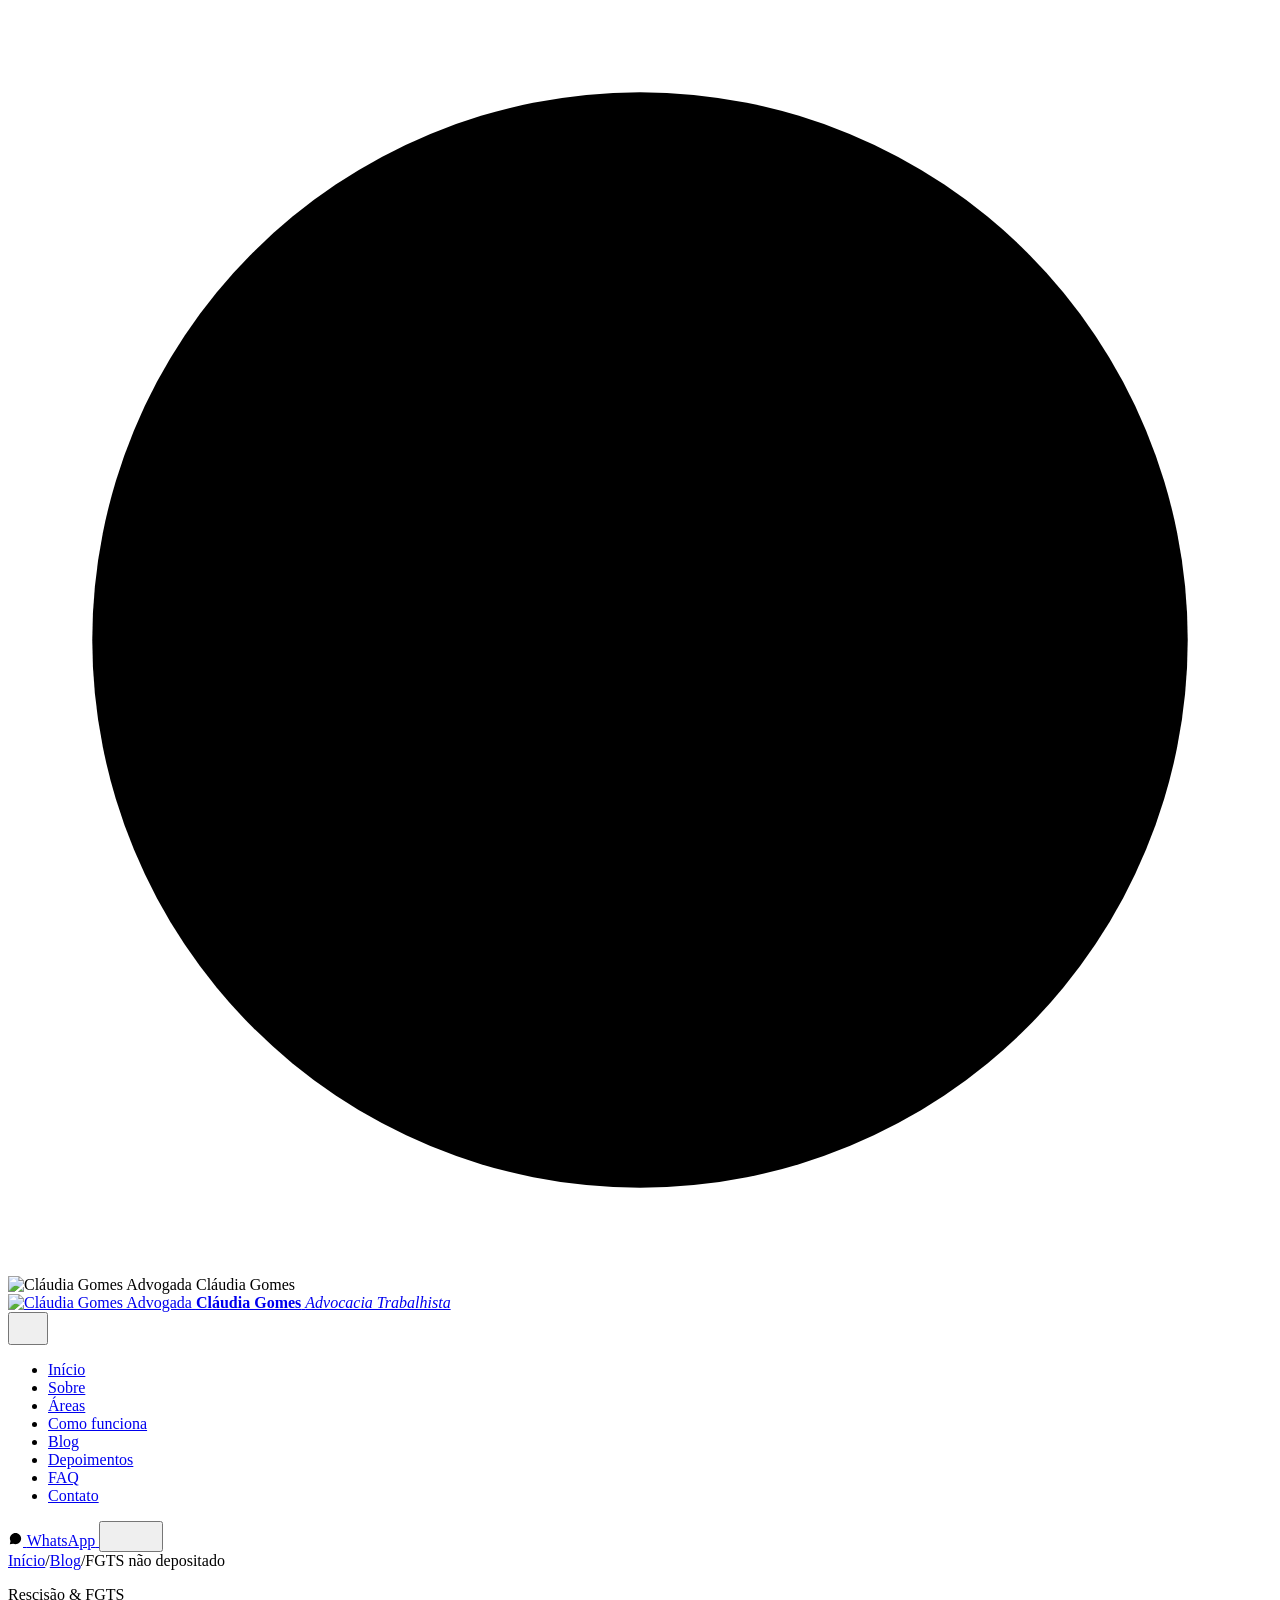
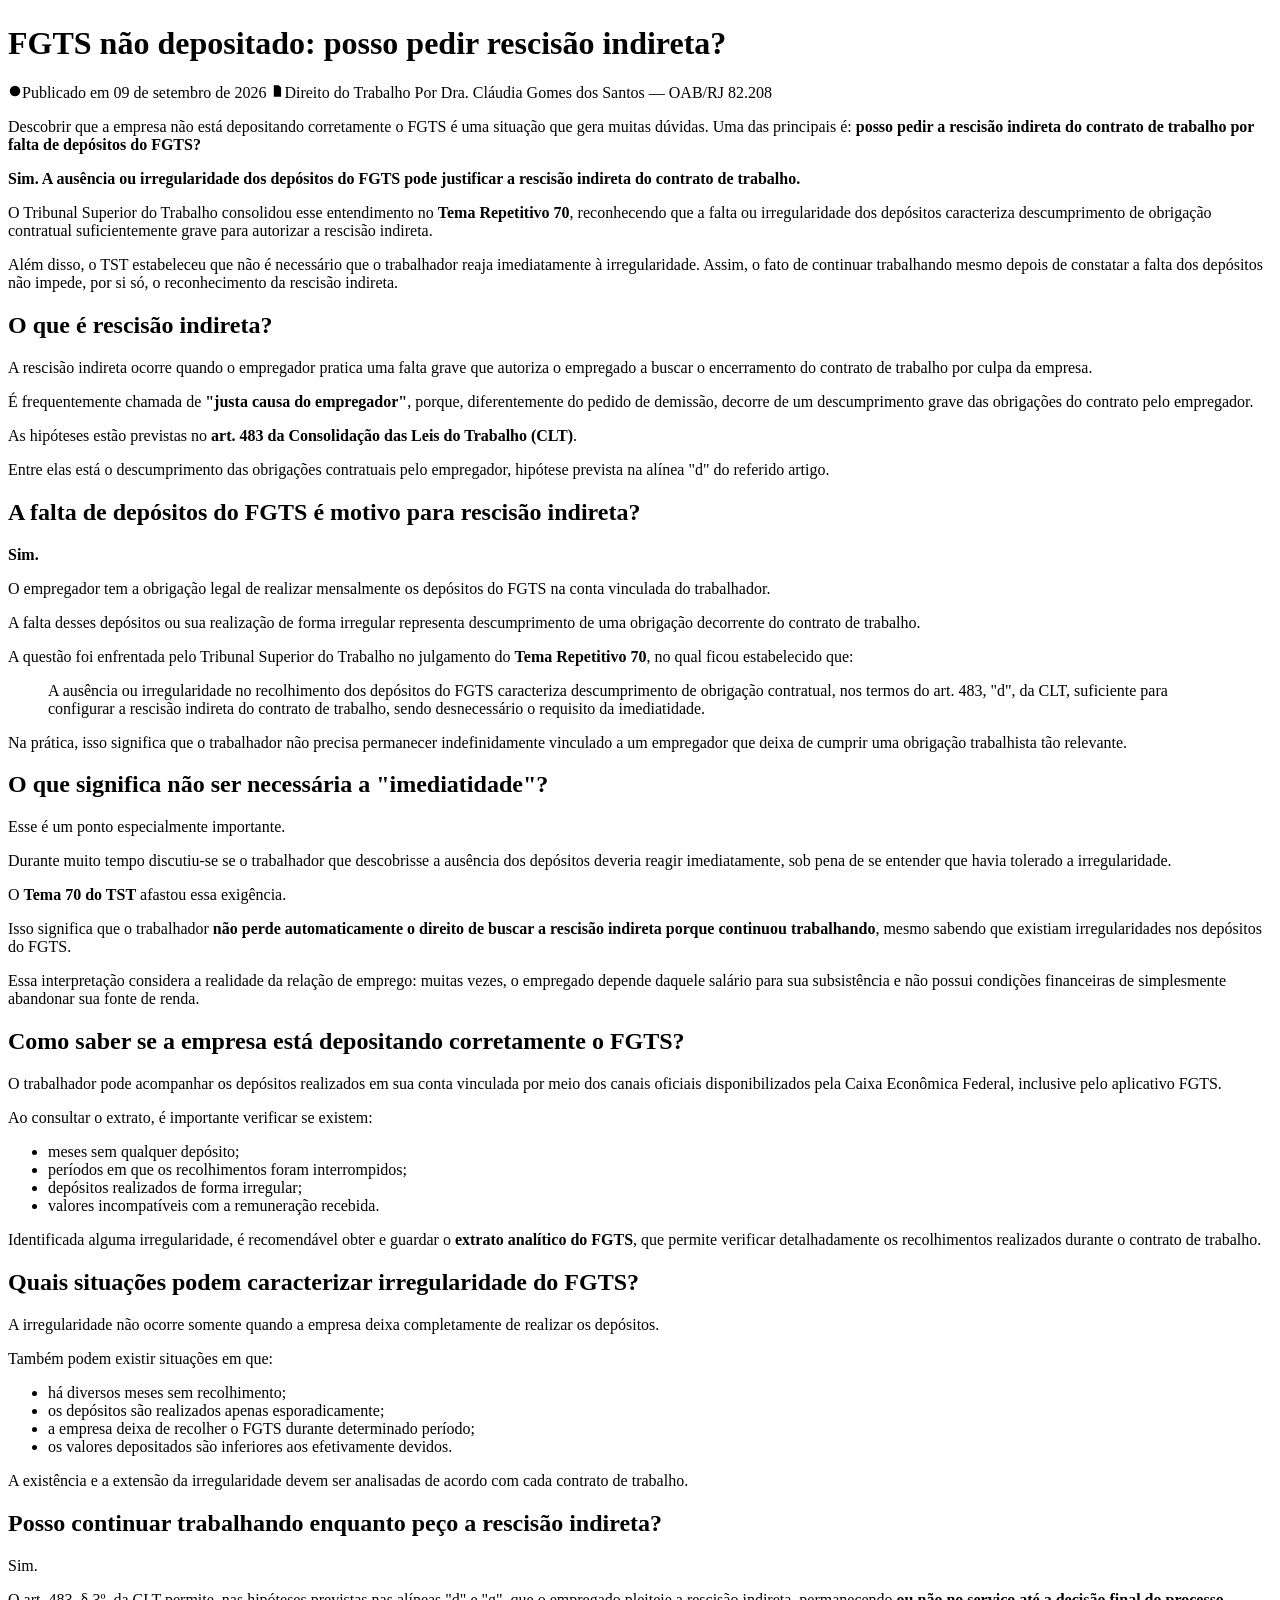
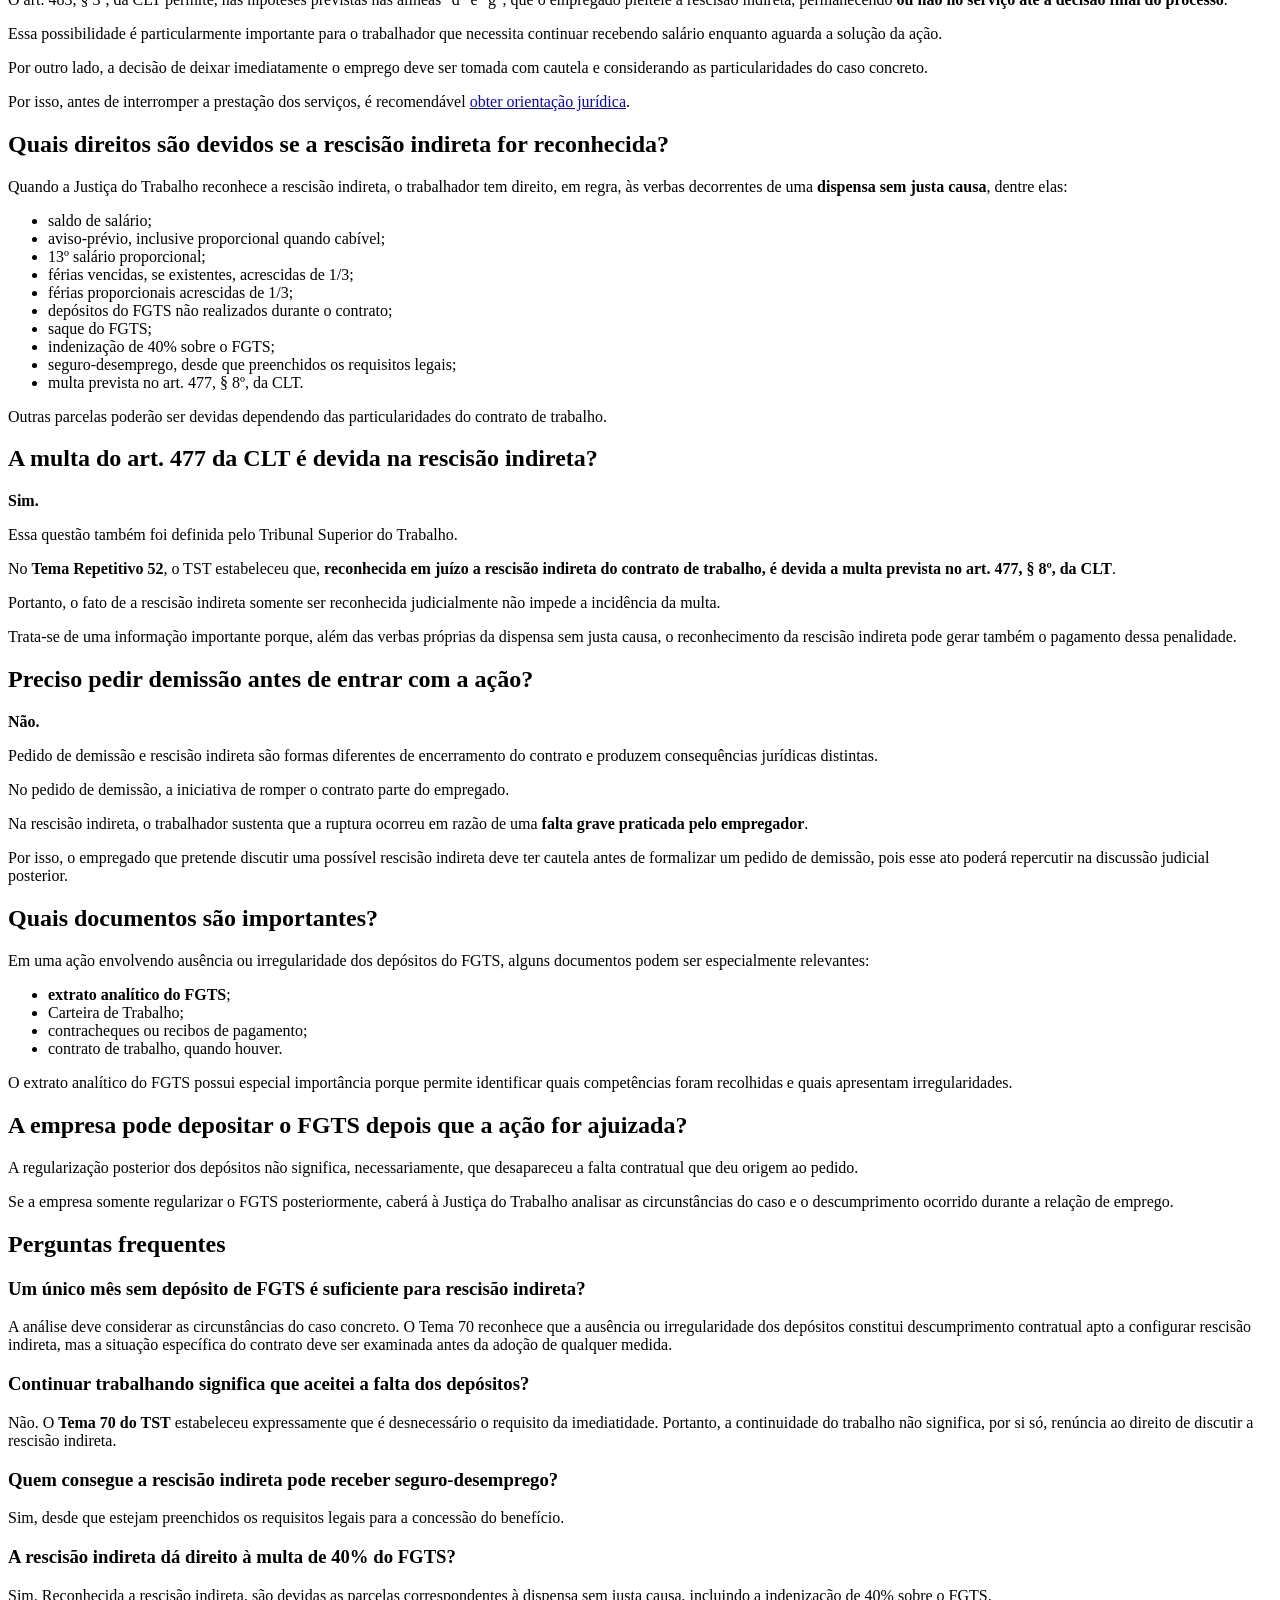
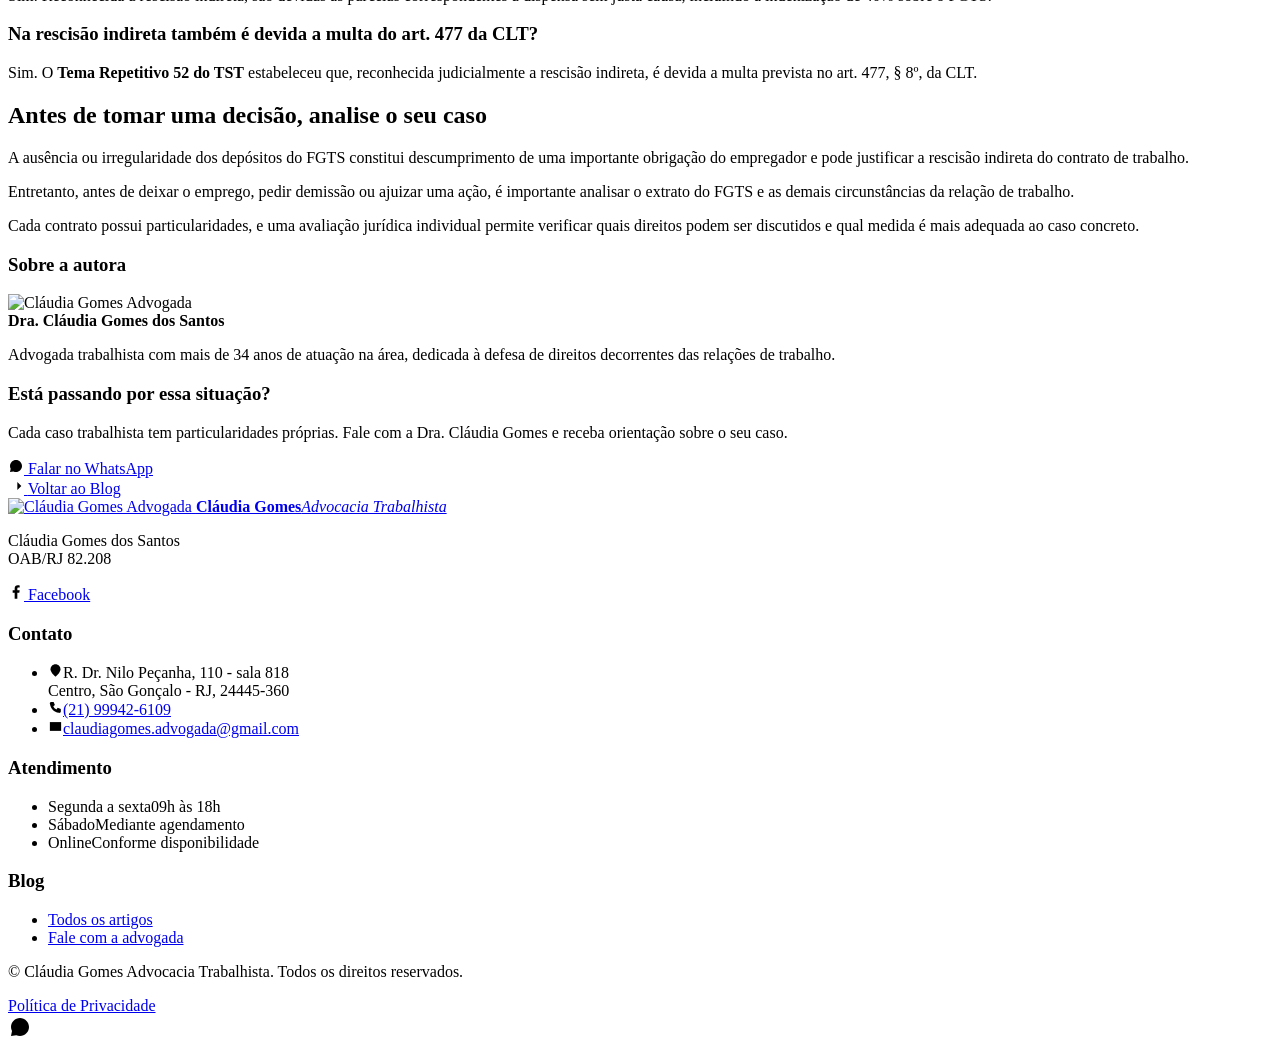
==== commit d5dcb78e: "feat: adiciona area de blog" ====
--- a/index.html
+++ b/index.html
@@ -3,448 +3,65 @@
 <head>
 <meta charset="UTF-8">
 <meta name="viewport" content="width=device-width, initial-scale=1.0, viewport-fit=cover">
-<title>Cláudia Gomes | Advocacia Trabalhista em São Gonçalo — 34 Anos de Experiência</title>
-<meta name="description" content="Advocacia trabalhista em São Gonçalo (RJ) com a Dra. Cláudia Gomes, OAB/RJ 82.208. 34 anos de experiência, atendimento sigiloso e humanizado. Fale pelo WhatsApp.">
+<title>FGTS não depositado dá rescisão indireta? Entenda seus direitos | Cláudia Gomes Advocacia</title>
+<meta name="description" content="FGTS não depositado pode gerar rescisão indireta. Entenda o Tema 70 do TST, os direitos do trabalhador e a multa do art. 477 da CLT.">
 <meta name="robots" content="index, follow">
 <meta name="theme-color" content="#781A28">
-<link rel="canonical" href="https://claudiagomesadv.com.br/">
-<meta property="og:type" content="website">
+<link rel="canonical" href="https://claudiagomesadv.com.br/blog/fgts-nao-depositado-rescisao-indireta/">
+<meta property="og:type" content="article">
 <meta property="og:locale" content="pt_BR">
-<meta property="og:title" content="Cláudia Gomes | Advocacia Trabalhista em São Gonçalo">
-<meta property="og:description" content="34 anos de experiência defendendo direitos trabalhistas com sigilo, estratégia e atendimento humanizado.">
-<meta property="og:url" content="https://claudiagomesadv.com.br/">
+<meta property="og:title" content="FGTS não depositado dá rescisão indireta? Entenda seus direitos">
+<meta property="og:description" content="FGTS não depositado pode gerar rescisão indireta. Entenda o Tema 70 do TST, os direitos do trabalhador e a multa do art. 477 da CLT.">
+<meta property="og:url" content="https://claudiagomesadv.com.br/blog/fgts-nao-depositado-rescisao-indireta/">
 <meta name="twitter:card" content="summary_large_image">
 
-<!-- Favicon — logo original da Dra. Cláudia -->
-<link rel="icon" type="image/png" href="[data-uri]">
-<link rel="apple-touch-icon" href="[data-uri]">
-
-<!-- Fonts: Cormorant Garamond (display) + Jost (corpo — elegante, geométrico, refinado) -->
+<link rel="icon" type="image/png" href="/assets/favicon.png">
+<link rel="apple-touch-icon" href="/assets/apple-touch-icon.png">
+
 <link rel="preconnect" href="https://fonts.googleapis.com">
 <link rel="preconnect" href="https://fonts.gstatic.com" crossorigin>
 <link href="https://fonts.googleapis.com/css2?family=Cormorant+Garamond:ital,wght@0,300;0,400;0,500;0,600;0,700;1,400;1,500&family=Jost:wght@300;400;500;600&display=swap" rel="stylesheet">
 
+<link rel="stylesheet" href="/assets/site.css">
+<link rel="stylesheet" href="/assets/blog.css">
+
 <script type="application/ld+json">
-{"@context":"https://schema.org","@type":"Attorney","name":"Cláudia Gomes dos Santos","description":"Advogada especialista em Direito do Trabalho com 34 anos de experiência, atuando em São Gonçalo, Niterói, Rio de Janeiro, Itaboraí e Região dos Lagos.","telephone":"+55-21-99942-6109","email":"claudiagomes.advogada@gmail.com","url":"https://claudiagomesadv.com.br/","address":{"@type":"PostalAddress","streetAddress":"Rua Dr. Nilo Peçanha, 110, Sala 818, Centro","addressLocality":"São Gonçalo","addressRegion":"RJ","postalCode":"24445-360","addressCountry":"BR"},"areaServed":["São Gonçalo","Niterói","Rio de Janeiro","Itaboraí","Região dos Lagos"],"sameAs":["https://www.facebook.com/claudiagomesadvocaciatrabalhista/"],"knowsAbout":["Direito do Trabalho","Rescisão Contratual","Rescisão Indireta","Horas Extras","Danos Morais","Adicional Noturno","Insalubridade","Periculosidade"]}
+{"@context":"https://schema.org","@type":"Article","headline":"FGTS não depositado: posso pedir rescisão indireta?","description":"FGTS não depositado pode gerar rescisão indireta. Entenda o Tema 70 do TST, os direitos do trabalhador e a multa do art. 477 da CLT.","datePublished":"2026-09-09","dateModified":"2026-09-09","author":{"@type":"Attorney","name":"Cláudia Gomes dos Santos","url":"https://claudiagomesadv.com.br/"},"publisher":{"@type":"Attorney","name":"Cláudia Gomes dos Santos","url":"https://claudiagomesadv.com.br/"},"mainEntityOfPage":"https://claudiagomesadv.com.br/blog/fgts-nao-depositado-rescisao-indireta/","inLanguage":"pt-BR"}
 </script>
-
-<style>
-/* ===================================================================
-   CLÁUDIA GOMES — ADVOCACIA TRABALHISTA  |  single-file version
-   Cormorant Garamond (display) · Jost (corpo)
-=================================================================== */
-
-/* 1. TOKENS */
-:root{
-  --wine:#781A28; --wine-dark:#5A1320; --wine-darker:#430E18;
-  --cream:#F3EAD6; --paper:#FAF6EC; --champagne:#D6C39B;
-  --brown:#3B2A24; --gray-warm:#7C7268; --white:#FFFFFF;
-  --font-display:'Cormorant Garamond',Georgia,'Times New Roman',serif;
-  --font-body:'Jost',-apple-system,BlinkMacSystemFont,'Segoe UI',sans-serif;
-  --radius-sm:4px; --radius-md:16px; --radius-lg:30px; --radius-pill:999px;
-  --shadow-card:0 1px 2px rgba(59,42,36,.04),0 18px 40px -24px rgba(59,42,36,.22);
-  --shadow-lift:0 1px 2px rgba(59,42,36,.05),0 30px 60px -28px rgba(59,42,36,.30);
-  --shadow-wine:0 20px 50px -20px rgba(120,26,40,.45);
-  --section-pad:clamp(76px,10vw,152px);
-  --container-w:1280px;
-  --ease:cubic-bezier(.22,.61,.36,1);
-  --ease-soft:cubic-bezier(.16,.84,.44,1);
-  --dur-fast:.35s; --dur:.65s;
-}
-
-/* 2. RESET */
-*,*::before,*::after{box-sizing:border-box}
-*{margin:0;padding:0}
-html{scroll-behavior:smooth;-webkit-text-size-adjust:100%}
-body{font-family:var(--font-body);background:var(--paper);color:var(--brown);line-height:1.7;font-weight:400;-webkit-font-smoothing:antialiased;overflow-x:hidden;letter-spacing:.01em}
-img{max-width:100%;display:block}
-a{color:inherit;text-decoration:none}
-ul,ol{list-style:none}
-button{font:inherit;background:none;border:none;cursor:pointer;color:inherit}
-svg{display:block}
-.icon{fill:none;stroke:currentColor;stroke-width:1.5;stroke-linecap:round;stroke-linejoin:round;flex-shrink:0}
-.icon-flip{transform:scaleX(-1)}
-::selection{background:var(--wine);color:var(--cream)}
-:focus-visible{outline:2px solid var(--wine);outline-offset:3px}
-@media(prefers-reduced-motion:reduce){*{animation-duration:.001ms!important;animation-iteration-count:1!important;transition-duration:.001ms!important;scroll-behavior:auto!important}}
-
-/* 3. TIPOGRAFIA */
-h1,h2,h3,h4{font-family:var(--font-display);color:var(--brown);font-weight:500;line-height:1.12;letter-spacing:-.01em}
-h1{font-size:clamp(2.6rem,4.6vw,4.4rem);font-weight:500}
-h2{font-size:clamp(2rem,3.4vw,3.1rem)}
-h3{font-size:clamp(1.2rem,1.5vw,1.45rem);font-weight:500}
-p{color:var(--gray-warm)}
-.eyebrow{font-family:var(--font-body);font-size:.72rem;font-weight:600;letter-spacing:.26em;text-transform:uppercase;color:var(--wine);margin-bottom:18px;display:inline-block}
-.eyebrow-light{color:var(--champagne)}
-.section-head{max-width:680px;margin-bottom:clamp(40px,6vw,76px)}
-.section-head h2{margin-bottom:18px}
-.section-lead{font-size:1rem;max-width:540px;font-weight:300}
-
-/* 4. LAYOUT */
-.container{max-width:var(--container-w);margin-inline:auto;padding-inline:clamp(22px,5vw,56px)}
-section{position:relative}
-section[id],footer[id]{scroll-margin-top:88px}
-
-/* 5. BOTÕES */
-.btn{position:relative;display:inline-flex;align-items:center;justify-content:center;gap:10px;padding:17px 32px;font-family:var(--font-body);font-size:.88rem;font-weight:500;letter-spacing:.06em;text-transform:uppercase;border-radius:var(--radius-pill);overflow:hidden;transition:transform var(--dur-fast) var(--ease),box-shadow var(--dur-fast) var(--ease),background var(--dur-fast) var(--ease),color var(--dur-fast) var(--ease);white-space:nowrap}
-.btn:hover{transform:translateY(-2px)}
-.btn:active{transform:translateY(0)}
-.btn-primary{background:var(--wine);color:var(--cream);box-shadow:var(--shadow-wine)}
-.btn-primary:hover{background:var(--wine-dark);box-shadow:0 24px 55px -18px rgba(120,26,40,.55)}
-.btn-ghost{background:transparent;color:var(--brown);border:1px solid rgba(59,42,36,.25)}
-.btn-ghost:hover{border-color:var(--wine);color:var(--wine)}
-.btn-cta{background:var(--cream);color:var(--wine);padding:22px 44px;font-size:.92rem;box-shadow:0 25px 60px -20px rgba(0,0,0,.45)}
-.btn-cta:hover{background:var(--white)}
-.btn-small{padding:10px 20px;font-size:.77rem}
-.btn .ripple{position:absolute;border-radius:50%;background:rgba(255,255,255,.4);transform:scale(0);animation:ripple .6s var(--ease) forwards;pointer-events:none}
-.btn-ghost .ripple{background:rgba(120,26,40,.15)}
-@keyframes ripple{to{transform:scale(2.6);opacity:0}}
-
-/* 6. LOADER */
-#loader{position:fixed;inset:0;z-index:9999;background:radial-gradient(120% 140% at 50% 20%,var(--wine-dark),var(--wine-darker));display:flex;align-items:center;justify-content:center;transition:opacity .8s var(--ease-soft),visibility .8s var(--ease-soft)}
-#loader.is-hidden{opacity:0;visibility:hidden;pointer-events:none}
-.loader-emblem{position:relative;width:240px;height:240px;display:grid;place-items:center}
-.loader-ring{grid-area:1/1;width:100%;height:100%;transform:rotate(-90deg)}
-.loader-ring circle{fill:none;stroke:var(--champagne);stroke-width:.8;opacity:.6;stroke-dasharray:650;stroke-dashoffset:650;animation:drawRing 1.6s var(--ease-soft) forwards .1s}
-@keyframes drawRing{to{stroke-dashoffset:0}}
-.loader-logo{width:160px;height:160px;object-fit:contain;opacity:0;animation:markIn 1s var(--ease-soft) forwards .3s;grid-area:1/1;z-index:2}
-.loader-name{display:none}
-@keyframes drawMono{to{stroke-dashoffset:0}}
-@keyframes markIn{to{opacity:1;transform:translateY(0) scale(1)}}
-
-/* 7. MONOGRAMA SVG */
-.brand-logo-svg{width:52px;height:52px;object-fit:contain;flex-shrink:0}
-.footer-brand .brand-logo-svg{color:var(--champagne)}
-.monogram-wm{
-  position:absolute;
-  bottom:-15%;
-  right:-2%;
-  width:clamp(400px,46vw,680px);
-  height:auto;
-  opacity:.1;
-  pointer-events:none;
-  user-select:none;
-  z-index:0;
-  filter:brightness(0) saturate(100%) invert(87%) sepia(17%) saturate(300%) hue-rotate(6deg) brightness(70%);
-  transform:none;
-  top:auto;
-  left:auto;
-}
-.hero,.final-cta{overflow:hidden}
-.final-cta .monogram-wm{color:var(--cream);opacity:.055}
-
-/* 8. HEADER */
-.site-header{position:fixed;top:0;left:0;right:0;z-index:610;padding:20px 0;transition:padding var(--dur-fast) var(--ease)}
-.site-header::before{content:'';position:absolute;inset:0;z-index:-1;opacity:0;background:rgba(250,246,236,.88);backdrop-filter:blur(14px) saturate(140%);-webkit-backdrop-filter:blur(14px) saturate(140%);box-shadow:0 1px 0 rgba(59,42,36,.08),0 18px 40px -28px rgba(59,42,36,.35);transition:opacity var(--dur-fast) var(--ease);pointer-events:none}
-.site-header.is-scrolled{padding:13px 0}
-.site-header.is-scrolled::before{opacity:1}
-.header-inner{display:flex;align-items:center;justify-content:space-between;gap:24px}
-.brand{display:flex;align-items:center;gap:14px}
-.brand-text{display:flex;flex-direction:column;line-height:1.2}
-.brand-text strong{font-family:var(--font-display);font-size:1.15rem;font-weight:600;color:var(--brown)}
-.brand-text em{font-style:normal;font-size:.62rem;letter-spacing:.2em;text-transform:uppercase;color:var(--gray-warm)}
-.main-nav ul{display:flex;align-items:center;gap:clamp(16px,2vw,32px)}
-.main-nav a{font-size:.8rem;font-weight:500;letter-spacing:.08em;color:var(--brown);position:relative;padding-bottom:4px;text-transform:uppercase}
-.main-nav a::after{content:'';position:absolute;left:0;right:100%;bottom:0;height:1px;background:var(--wine);transition:right var(--dur-fast) var(--ease)}
-.main-nav a:hover::after{right:0}
-.header-actions{display:flex;align-items:center;gap:16px}
-.nav-toggle{display:none;align-items:center;justify-content:center;width:42px;height:42px;color:var(--brown)}
-.nav-toggle .icon-close{display:none}
-.nav-toggle[aria-expanded="true"] .icon-open{display:none}
-.nav-toggle[aria-expanded="true"] .icon-close{display:block}
-
-/* 9. HERO */
-.hero{padding:clamp(140px,18vw,200px) 0 var(--section-pad);background:linear-gradient(170deg,var(--cream) 0%,#EFE3C9 60%,var(--champagne) 130%);overflow:hidden}
-.hero-grid{display:grid;grid-template-columns:1.35fr 1fr;gap:clamp(40px,6vw,90px);align-items:center}
-.hero-copy{position:relative;z-index:2}
-.hero h1{margin-bottom:24px}
-.hero-sub{font-size:1rem;max-width:560px;margin-bottom:36px;font-weight:300;line-height:1.8}
-.hero-actions{display:flex;flex-wrap:wrap;gap:18px;margin-bottom:56px}
-.hero-badges{display:flex;flex-wrap:wrap;gap:0;border-top:1px solid rgba(59,42,36,.15);padding-top:26px}
-.hero-badges li{display:flex;flex-direction:column;gap:4px;padding-right:28px;margin-right:28px;border-right:1px solid rgba(59,42,36,.15)}
-.hero-badges li:last-child{border-right:none;margin-right:0;padding-right:0}
-.hero-badges strong{font-family:var(--font-display);font-size:1.7rem;font-weight:600;color:var(--wine)}
-.hero-badges strong.badge-static{font-size:.95rem;font-family:var(--font-body);letter-spacing:.06em;font-weight:500}
-.hero-badges span{font-size:.72rem;color:var(--gray-warm);letter-spacing:.05em;font-weight:300}
-.hero-figure{position:relative;z-index:2}
-.hero-photo-frame{position:relative;border-radius:var(--radius-lg);overflow:hidden;box-shadow:var(--shadow-lift);aspect-ratio:4/5}
-.hero-photo-frame::after{content:'';position:absolute;inset:16px;border:1px solid rgba(243,234,214,.35);border-radius:calc(var(--radius-lg) - 12px);pointer-events:none}
-.hero-photo-frame img{width:100%;height:100%;object-fit:cover}
-.scroll-indicator{position:absolute;bottom:36px;left:50%;transform:translateX(-50%);width:1px;height:56px;background:rgba(59,42,36,.25);z-index:2}
-.scroll-indicator span{position:absolute;top:0;left:50%;transform:translateX(-50%);width:5px;height:5px;border-radius:50%;background:var(--wine);animation:scrollDot 2.2s var(--ease) infinite}
-@keyframes scrollDot{0%{top:0;opacity:0}20%{opacity:1}90%{opacity:0}100%{top:100%;opacity:0}}
-
-/* 10. REVEAL */
-[data-reveal]{opacity:0;transform:translateY(28px);transition:opacity 1s var(--ease-soft),transform 1s var(--ease-soft)}
-[data-reveal].is-visible{opacity:1;transform:translateY(0)}
-[data-reveal-delay="1"]{transition-delay:.15s}
-[data-reveal-delay="2"]{transition-delay:.3s}
-
-/* 11. PROBLEMAS */
-.problems{padding:var(--section-pad) 0}
-.problem-grid{display:grid;grid-template-columns:repeat(3,1fr);gap:18px}
-.problem-card{background:var(--paper);border:1px solid rgba(59,42,36,.12);border-radius:var(--radius-md);padding:38px 28px;transition:background var(--dur-fast) var(--ease),transform var(--dur-fast) var(--ease),border-color var(--dur-fast) var(--ease),box-shadow var(--dur-fast) var(--ease)}
-.problem-card .icon{color:var(--wine);margin-bottom:22px}
-.problem-card h3{margin-bottom:10px}
-.problem-card p{font-size:.88rem;font-weight:300}
-.problem-card:hover{background:var(--cream);border-color:var(--wine);box-shadow:var(--shadow-card);transform:translateY(-4px)}
-
-/* 12. SOBRE */
-.about{padding:var(--section-pad) 0;background:var(--cream)}
-.about-grid{display:grid;grid-template-columns:.85fr 1.15fr;gap:clamp(40px,6vw,100px);align-items:center}
-.about-photo-frame{border-radius:var(--radius-lg);overflow:hidden;box-shadow:var(--shadow-card);aspect-ratio:4/5}
-.about-photo-frame img{width:100%;height:100%;object-fit:cover}
-.about-copy p{margin-bottom:18px;max-width:600px;font-weight:300;line-height:1.8}
-.about-copy p:last-of-type{margin-bottom:36px}
-.about-highlights{display:grid;grid-template-columns:repeat(2,auto);gap:24px 40px}
-.about-highlights li{display:flex;flex-direction:column;gap:4px}
-.about-highlights strong{font-family:var(--font-display);font-size:1.7rem;color:var(--wine);font-weight:600}
-.about-highlights strong.badge-static{font-size:.95rem;font-family:var(--font-body);font-weight:500}
-.about-highlights span{font-size:.76rem;color:var(--gray-warm);font-weight:300}
-
-/* 13. ÁREAS */
-.areas{padding:var(--section-pad) 0}
-.area-grid{display:grid;grid-template-columns:repeat(4,1fr);gap:18px;grid-auto-rows:1fr}
-.area-card{text-align:left;background:var(--paper);border:1px solid rgba(59,42,36,.12);border-radius:var(--radius-md);padding:30px 26px;transition:border-color var(--dur-fast) var(--ease),box-shadow var(--dur-fast) var(--ease),transform var(--dur-fast) var(--ease);cursor:pointer}
-.area-card h3{position:relative;padding-bottom:14px;padding-right:36px}
-.area-card h3::after{content:'';position:absolute;left:0;bottom:0;width:30px;height:1px;background:var(--champagne);transition:width var(--dur-fast) var(--ease),background var(--dur-fast) var(--ease);pointer-events:none}
-.area-card:hover,.area-card[aria-expanded="true"]{border-color:var(--wine);box-shadow:var(--shadow-card);transform:translateY(-3px)}
-.area-card:hover h3::after,.area-card[aria-expanded="true"] h3::after{width:56px;background:var(--wine)}
-.area-text{font-size:.88rem;font-weight:300;max-height:0;opacity:0;overflow:hidden;transition:max-height .5s var(--ease-soft),opacity .4s var(--ease-soft),margin-top .5s var(--ease-soft)}
-.area-card[aria-expanded="true"] .area-text{opacity:1;margin-top:14px}
-
-/* 14. DIFERENCIAIS */
-.differentials{padding:var(--section-pad) 0;background:var(--brown);color:var(--cream)}
-.differentials .eyebrow{color:var(--champagne)}
-.differentials h2{color:var(--cream)}
-.diff-grid{display:grid;grid-template-columns:repeat(3,1fr);gap:1px;background:rgba(243,234,214,.12);border:1px solid rgba(243,234,214,.12);border-radius:var(--radius-md);overflow:hidden}
-.diff-item{background:var(--brown);padding:38px 32px;transition:background var(--dur-fast) var(--ease)}
-.diff-item .icon{color:var(--champagne);margin-bottom:20px}
-.diff-item h3{color:var(--cream);margin-bottom:10px}
-.diff-item p{color:rgba(243,234,214,.65);font-size:.88rem;font-weight:300}
-.diff-item:hover{background:var(--wine-darker)}
-
-/* 15. TIMELINE */
-.how-it-works{padding:var(--section-pad) 0}
-.timeline{display:grid;grid-template-columns:repeat(5,1fr);gap:8px;position:relative}
-.timeline::before{content:'';position:absolute;top:28px;left:7%;right:7%;height:1px;background:repeating-linear-gradient(90deg,var(--champagne) 0 10px,transparent 10px 18px)}
-.timeline-step{text-align:center;padding:0 10px;position:relative}
-.timeline-icon{position:relative;z-index:2;width:58px;height:58px;margin:0 auto 22px;border-radius:50%;background:var(--paper);border:1px solid var(--champagne);display:flex;align-items:center;justify-content:center;color:var(--wine);transition:background var(--dur-fast) var(--ease),color var(--dur-fast) var(--ease),border-color var(--dur-fast) var(--ease)}
-.timeline-step:hover .timeline-icon{background:var(--wine);color:var(--cream);border-color:var(--wine)}
-.timeline-step h3{margin-bottom:8px;font-size:1rem}
-.timeline-step p{font-size:.82rem;font-weight:300}
-
-/* 16. DEPOIMENTOS */
-.testimonials{padding:var(--section-pad) 0;background:var(--cream)}
-.rating-seal{display:flex;align-items:center;gap:10px;font-size:.82rem;color:var(--gray-warm);margin-bottom:18px;font-weight:300}
-.rating-seal .stars{color:var(--wine);letter-spacing:2px;font-size:.9rem}
-.carousel{position:relative}
-.carousel-clip{overflow:hidden;width:100%;border-radius:var(--radius-md)}
-.carousel-track{display:flex;gap:24px;flex-wrap:nowrap;will-change:transform}
-.testimonial-card{background:var(--paper);border-radius:var(--radius-md);padding:36px 32px;box-shadow:var(--shadow-card);display:flex;flex-direction:column;gap:18px}
-.quote-icon{color:var(--champagne)}
-.testimonial-card p{font-size:.9rem;color:var(--brown);flex-grow:1;font-style:italic;font-weight:300;line-height:1.8}
-.testimonial-card footer{display:flex;align-items:center;justify-content:space-between;padding-top:14px;border-top:1px solid rgba(59,42,36,.1)}
-.testimonial-card footer strong{font-size:.84rem;font-weight:500;letter-spacing:.02em}
-.testimonial-card .stars{color:var(--wine);font-size:.8rem;letter-spacing:1px}
-.carousel-controls{display:flex;align-items:center;justify-content:center;gap:22px;margin-top:40px}
-.carousel-btn{width:46px;height:46px;border-radius:50%;border:1px solid rgba(59,42,36,.2);display:flex;align-items:center;justify-content:center;color:var(--brown);transition:border-color var(--dur-fast) var(--ease),background var(--dur-fast) var(--ease),color var(--dur-fast) var(--ease)}
-.carousel-btn:hover{background:var(--wine);border-color:var(--wine);color:var(--cream)}
-.carousel-dots{display:flex;gap:8px}
-.carousel-dots button{width:7px;height:7px;border-radius:50%;background:rgba(59,42,36,.25);transition:background var(--dur-fast) var(--ease),transform var(--dur-fast) var(--ease)}
-.carousel-dots button.is-active{background:var(--wine);transform:scale(1.3)}
-
-/* 17. FAQ */
-.faq{padding:var(--section-pad) 0}
-.faq-grid{display:grid;grid-template-columns:.85fr 1.15fr;gap:clamp(30px,5vw,80px);align-items:start}
-.accordion-item{border-bottom:1px solid rgba(59,42,36,.14)}
-.accordion-trigger{width:100%;display:flex;align-items:center;justify-content:space-between;gap:20px;padding:24px 0;text-align:left;font-family:var(--font-display);font-size:1.15rem;font-weight:500;color:var(--brown)}
-.accordion-trigger .icon{color:var(--wine);transition:transform var(--dur-fast) var(--ease);flex-shrink:0}
-.accordion-trigger[aria-expanded="true"] .icon{transform:rotate(135deg)}
-.accordion-panel{max-height:0;overflow:hidden;transition:max-height .5s var(--ease-soft)}
-.accordion-panel p{padding-bottom:26px;font-size:.9rem;max-width:540px;font-weight:300;line-height:1.8;padding-right:40px}
-
-/* 18. CTA FINAL */
-.final-cta{padding:clamp(110px,14vw,180px) 0;background:radial-gradient(120% 140% at 50% 0%,var(--wine) 0%,var(--wine-darker) 100%);text-align:center;overflow:hidden}
-.final-cta h2{color:var(--cream);max-width:760px;margin:0 auto 44px;position:relative;z-index:2}
-.final-cta .eyebrow{position:relative;z-index:2}
-.final-cta .btn{position:relative;z-index:2}
-
-/* 19. RODAPÉ */
-.site-footer{background:var(--brown);color:rgba(243,234,214,.75);padding:var(--section-pad) 0 0}
-.footer-grid{display:grid;grid-template-columns:1.2fr .8fr .8fr 1.2fr;gap:50px;padding-bottom:60px;border-bottom:1px solid rgba(243,234,214,.12)}
-.footer-brand .brand-text strong{color:var(--cream)}
-.footer-brand .brand-text em{color:rgba(243,234,214,.55)}
-.footer-brand p{margin:18px 0;color:rgba(243,234,214,.65);font-size:.88rem;font-weight:300}
-.footer-social{display:inline-flex;align-items:center;gap:8px;font-size:.82rem;font-weight:400;letter-spacing:.06em;color:var(--champagne);border:1px solid rgba(214,195,155,.35);border-radius:var(--radius-pill);padding:9px 18px;transition:background var(--dur-fast) var(--ease),color var(--dur-fast) var(--ease)}
-.footer-social:hover{background:var(--champagne);color:var(--brown)}
-.footer-col h3{font-family:var(--font-body);font-size:.7rem;font-weight:600;letter-spacing:.22em;text-transform:uppercase;color:var(--champagne);margin-bottom:22px}
-.footer-col ul{display:flex;flex-direction:column;gap:14px}
-.footer-col li{display:flex;align-items:flex-start;gap:10px;font-size:.88rem;font-weight:300}
-.footer-col .icon{color:var(--champagne);margin-top:3px;flex-shrink:0}
-.footer-col a:hover{color:var(--champagne)}
-.footer-hours li{display:flex;justify-content:space-between;gap:14px;font-size:.84rem}
-.footer-hours span:first-child{color:rgba(243,234,214,.5)}
-.footer-map .gmap-canvas{width:100%;height:190px;border:0;border-radius:var(--radius-md);filter:grayscale(.25) sepia(.15)}
-.gmap-link{margin-top:14px}
-.footer-bottom{display:flex;align-items:center;justify-content:space-between;flex-wrap:wrap;gap:12px;padding:26px 0;font-size:.76rem;font-weight:300;color:rgba(243,234,214,.5)}
-.footer-bottom a:hover{color:var(--champagne)}
-
-/* 20. WHATSAPP FLOAT */
-.whatsapp-float{position:fixed;bottom:26px;right:26px;z-index:400;width:60px;height:60px;border-radius:50%;background:var(--wine);color:var(--cream);display:flex;align-items:center;justify-content:center;box-shadow:var(--shadow-wine);transition:transform var(--dur-fast) var(--ease),box-shadow var(--dur-fast) var(--ease)}
-.whatsapp-float::before{content:'';position:absolute;inset:0;border-radius:50%;border:1px solid var(--wine);animation:pulseRing 2.6s var(--ease) infinite}
-.whatsapp-float:hover{transform:scale(1.07) translateY(-2px)}
-@keyframes pulseRing{0%{transform:scale(1);opacity:.6}100%{transform:scale(1.7);opacity:0}}
-
-/* 22. TABLET */
-@media(max-width:1080px){
-  .hero-grid{grid-template-columns:1fr}
-  .hero-figure{order:-1;max-width:420px;margin:0 auto 20px}
-  .about-grid{grid-template-columns:1fr}
-  .about-figure{max-width:420px;margin:0 auto}
-  .problem-grid{grid-template-columns:repeat(2,1fr)}
-  .area-grid{grid-template-columns:repeat(2,1fr)}
-  .diff-grid{grid-template-columns:repeat(2,1fr)}
-  .timeline{grid-template-columns:repeat(2,1fr);row-gap:40px}
-  .timeline::before{display:none}
-  .testimonial-card{flex:0 0 calc(50% - 12px)}
-  .faq-grid{grid-template-columns:1fr}
-  .footer-grid{grid-template-columns:1fr 1fr}
-}
-
-/* 23. MOBILE */
-@media(max-width:720px){
-  :root{--section-pad:clamp(64px,14vw,96px)}
-  .main-nav{position:fixed;inset:0 0 0 auto;top:0;width:min(86vw,380px);height:100dvh;background:var(--paper);box-shadow:-20px 0 60px rgba(59,42,36,.25);padding:80px 36px 40px;transform:translateX(100%);transition:transform .5s var(--ease-soft);overflow-y:auto;z-index:600}
-  .main-nav.is-open{transform:translateX(0)}
-  .main-nav ul{flex-direction:column;align-items:flex-start;gap:8px}
-  .main-nav a{display:block;padding:14px 0;font-size:1.1rem;font-family:var(--font-display)}
-  .header-actions .btn-small span{display:none}
-  .header-actions .btn-small{padding:12px}
-  .nav-toggle{display:flex}
-  .scroll-indicator{display:none}
-  .hero{padding-top:128px;text-align:left}
-  .hero-actions{flex-direction:column;align-items:stretch}
-  .hero-actions .btn{width:100%}
-  .hero-badges{row-gap:18px}
-  .hero-badges li{width:47%;border-right:none;padding-right:0;margin-right:0}
-  .problem-grid,.area-grid,.diff-grid{grid-template-columns:1fr}
-  .timeline{grid-template-columns:1fr;gap:30px}
-  .timeline-step{display:flex;align-items:center;gap:18px;text-align:left;padding:0}
-  .timeline-icon{margin:0;flex-shrink:0}
-  .testimonial-card{flex:0 0 100%}
-  .carousel-track{scroll-snap-type:x mandatory}
-  .testimonial-card{scroll-snap-align:start}
-  .footer-grid{grid-template-columns:1fr;gap:40px}
-  .footer-bottom{flex-direction:column;align-items:flex-start}
-  .whatsapp-float{width:56px;height:56px;bottom:18px;right:18px}
-}
-
-.area-plus{
-  position:absolute;right:0;top:2px;
-  width:22px;height:22px;border-radius:50%;
-  border:1.5px solid var(--champagne);
-  display:inline-flex;align-items:center;justify-content:center;
-  font-family:var(--font-body);font-size:.95rem;font-weight:300;line-height:1;
-  color:var(--champagne);
-  transition:border-color var(--dur-fast) var(--ease),color var(--dur-fast) var(--ease),transform var(--dur-fast) var(--ease);
-}
-.area-card[aria-expanded="true"] .area-plus,.area-card:hover .area-plus{
-  border-color:var(--wine);color:var(--wine);transform:rotate(45deg);
-}
-
-/* cta wm removed */
-
-.cta-seal{
-  width: clamp(72px, 8vw, 110px);
-  height: auto;
-  object-fit: contain;
-  display: block;
-  margin: 0 auto 28px;
-  opacity: .85;
-  filter: brightness(0) saturate(100%) invert(95%) sepia(8%) saturate(150%) hue-rotate(10deg) brightness(128%);
-  position: relative;
-  z-index: 2;
-}
-
-/* NAV CLOSE BUTTON (X) — visível apenas mobile */
-.nav-close-btn{
-  display:none;
-  position:absolute;top:20px;right:20px;
-  width:40px;height:40px;border-radius:50%;
-  align-items:center;justify-content:center;
-  background:var(--cream);border:1px solid rgba(59,42,36,.15);
-  color:var(--brown);cursor:pointer;
-  transition:background var(--dur-fast) var(--ease);
-}
-.nav-close-btn:hover{background:var(--champagne)}
-
-/* OVERLAY escuro para fechar o nav */
-.nav-overlay{
-  position:fixed;inset:0;z-index:599;
-  background:rgba(30,14,10,.45);
-  opacity:0;
-  pointer-events:none;
-  transition:opacity .4s var(--ease-soft);
-}
-.nav-overlay.is-active{opacity:1;pointer-events:auto}
-
-/* CARROSSEL MOBILE — 1 card por vez, legível */
-@media(max-width:720px){
-  .nav-close-btn{display:flex}
-
-  /* 1 card por vez no mobile */
-  .carousel-clip{overflow:hidden;border-radius:var(--radius-md);width:100%}
-  .carousel-track{gap:0 !important;transition:transform .5s cubic-bezier(.16,.84,.44,1)}
-  .testimonial-card{
-    flex:0 0 100% !important;
-    max-width:100% !important;
-    box-sizing:border-box;
-    padding:28px 24px;
-    margin:0;
-  }
-  .carousel-controls{margin-top:28px;gap:16px}
-  .carousel-dots button{width:8px;height:8px}
-}
-</style>
+<script type="application/ld+json">
+{"@context":"https://schema.org","@type":"BreadcrumbList","itemListElement":[{"@type":"ListItem","position":1,"name":"Início","item":"https://claudiagomesadv.com.br/"},{"@type":"ListItem","position":2,"name":"Blog","item":"https://claudiagomesadv.com.br/blog/"},{"@type":"ListItem","position":3,"name":"FGTS não depositado: posso pedir rescisão indireta?","item":"https://claudiagomesadv.com.br/blog/fgts-nao-depositado-rescisao-indireta/"}]}
+</script>
+<script type="application/ld+json">
+{"@context":"https://schema.org","@type":"FAQPage","mainEntity":[
+{"@type":"Question","name":"Um único mês sem depósito de FGTS é suficiente para rescisão indireta?","acceptedAnswer":{"@type":"Answer","text":"A análise deve considerar as circunstâncias do caso concreto. O Tema 70 reconhece que a ausência ou irregularidade dos depósitos constitui descumprimento contratual apto a configurar rescisão indireta, mas a situação específica do contrato deve ser examinada antes da adoção de qualquer medida."}},
+{"@type":"Question","name":"Continuar trabalhando significa que aceitei a falta dos depósitos?","acceptedAnswer":{"@type":"Answer","text":"Não. O Tema 70 do TST estabeleceu expressamente que é desnecessário o requisito da imediatidade. Portanto, a continuidade do trabalho não significa, por si só, renúncia ao direito de discutir a rescisão indireta."}},
+{"@type":"Question","name":"Quem consegue a rescisão indireta pode receber seguro-desemprego?","acceptedAnswer":{"@type":"Answer","text":"Sim, desde que estejam preenchidos os requisitos legais para a concessão do benefício."}},
+{"@type":"Question","name":"A rescisão indireta dá direito à multa de 40% do FGTS?","acceptedAnswer":{"@type":"Answer","text":"Sim. Reconhecida a rescisão indireta, são devidas as parcelas correspondentes à dispensa sem justa causa, incluindo a indenização de 40% sobre o FGTS."}},
+{"@type":"Question","name":"Na rescisão indireta também é devida a multa do art. 477 da CLT?","acceptedAnswer":{"@type":"Answer","text":"Sim. O Tema Repetitivo 52 do TST estabeleceu que, reconhecida judicialmente a rescisão indireta, é devida a multa prevista no art. 477, § 8º, da CLT."}}
+]}
+</script>
 </head>
 <body>
 
 <!-- SPRITE DE ÍCONES (oculto) -->
 <svg style="display:none" aria-hidden="true"><defs>
-  <symbol id="icon-door" viewBox="0 0 48 48"><path d="M14 6h14v36H14z"/><path d="M28 6 38 9v33l-10 3"/><circle cx="24" cy="24" r="1.6" fill="currentColor" stroke="none"/></symbol>
-  <symbol id="icon-clock" viewBox="0 0 48 48"><circle cx="24" cy="24" r="18"/><path d="M24 14v10l7 5"/></symbol>
-  <symbol id="icon-shield" viewBox="0 0 48 48"><path d="M24 6 40 12v12c0 11-7 17-16 18-9-1-16-7-16-18V12z"/><path d="M24 18v8m0 6v.6"/></symbol>
-  <symbol id="icon-moon" viewBox="0 0 48 48"><path d="M30 6c-9.4 1.9-16 9.9-16 19a19.6 19.6 0 0 0 19 19c4.8 0 9.2-1.9 12.4-5C40 41 32 35 32 24S40 7 45.4 5A19.4 19.4 0 0 0 30 6z"/></symbol>
-  <symbol id="icon-drop" viewBox="0 0 48 48"><path d="M24 5c8 10 14 18.6 14 25.5A14 14 0 0 1 10 30.5C10 23.6 16 15 24 5z"/></symbol>
-  <symbol id="icon-bolt" viewBox="0 0 48 48"><path d="M24 5 5 30h14l-3 13 22-26H24z"/></symbol>
-  <symbol id="icon-doc" viewBox="0 0 48 48"><path d="M13 4h16l9 9v31H13z"/><path d="M29 4v9h9"/><path d="M18 38l6-8 6 4 4-6"/></symbol>
-  <symbol id="icon-laurel" viewBox="0 0 48 48"><path d="M24 8c2 12 2 22 0 32"/><path d="M24 12c-6 1-10 5-10 5s5 3 10 2m0 6c-6 1-10 5-10 5s5 3 10 2m0 6c-6 1-9 4-9 4s4 3 9 2"/><path d="M24 12c6 1 10 5 10 5s-5 3-10 2m0 6c6 1 10 5 10 5s-5 3-10 2m0 6c6 1 9 4 9 4s-4 3-9 2"/></symbol>
-  <symbol id="icon-compass" viewBox="0 0 48 48"><circle cx="24" cy="24" r="18"/><path d="m30 18-3 9-9 3 3-9z"/></symbol>
-  <symbol id="icon-loupe" viewBox="0 0 48 48"><circle cx="21" cy="21" r="14"/><path d="m31 31 10 10"/></symbol>
-  <symbol id="icon-star" viewBox="0 0 48 48"><path d="M24 6l5.4 12.2L42 19.6l-9.4 8.7L35.3 41 24 34.2 12.7 41l2.7-12.7L6 19.6l12.6-1.4z"/></symbol>
-  <symbol id="icon-feather" viewBox="0 0 48 48"><path d="M40 8C24 8 12 20 12 36h6C18 22 28 12 40 8z"/><path d="M16 32 36 12M14 38l8-8"/></symbol>
-  <symbol id="icon-eye" viewBox="0 0 48 48"><path d="M4 24s8-14 20-14 20 14 20 14-8 14-20 14S4 24 4 24z"/><circle cx="24" cy="24" r="6"/></symbol>
-  <symbol id="icon-chat" viewBox="0 0 48 48"><path d="M6 24c0-9.9 8.1-18 18-18s18 8.1 18 18-8.1 18-18 18c-2.7 0-5.2-.6-7.5-1.6L6 42l2-9.8C6.7 29.6 6 26.9 6 24z"/><path d="M16 22h16M16 28h11"/></symbol>
-  <symbol id="icon-pencil" viewBox="0 0 48 48"><path d="m30 8 10 10L16 42H6V32z"/><path d="m24 14 10 10"/></symbol>
-  <symbol id="icon-target" viewBox="0 0 48 48"><circle cx="24" cy="24" r="18"/><circle cx="24" cy="24" r="10"/><circle cx="24" cy="24" r="2.4" fill="currentColor" stroke="none"/></symbol>
-  <symbol id="icon-path" viewBox="0 0 48 48"><circle cx="9" cy="12" r="4"/><circle cx="39" cy="36" r="4"/><path d="M12 15c4 6 6 6 10 8s10 2 13 9"/></symbol>
-  <symbol id="icon-arrow-right" viewBox="0 0 48 48"><path d="M6 24h34m-12-12 12 12-12 12"/></symbol>
-  <symbol id="icon-plus" viewBox="0 0 48 48"><path d="M24 10v28M10 24h28"/></symbol>
   <symbol id="icon-menu" viewBox="0 0 48 48"><path d="M8 14h32M8 24h32M8 34h32"/></symbol>
   <symbol id="icon-close" viewBox="0 0 48 48"><path d="M12 12l24 24M36 12 12 36"/></symbol>
-  <symbol id="icon-quote" viewBox="0 0 48 48"><path d="M10 26V16a8 8 0 0 1 8-8M30 26V16a8 8 0 0 1 8-8"/><path d="M10 26h8v8a6 6 0 0 1-6 6h-1M30 26h8v8a6 6 0 0 1-6 6h-1"/></symbol>
+  <symbol id="icon-chat" viewBox="0 0 48 48"><path d="M6 24c0-9.9 8.1-18 18-18s18 8.1 18 18-8.1 18-18 18c-2.7 0-5.2-.6-7.5-1.6L6 42l2-9.8C6.7 29.6 6 26.9 6 24z"/><path d="M16 22h16M16 28h11"/></symbol>
   <symbol id="icon-pin" viewBox="0 0 48 48"><path d="M24 4c8.8 0 16 7 16 16 0 11-16 24-16 24S8 31 8 20C8 11 15.2 4 24 4z"/><circle cx="24" cy="20" r="5.5"/></symbol>
   <symbol id="icon-phone" viewBox="0 0 48 48"><path d="M10 6h8l4 10-5 4c2 5 5 8 10 10l4-5 10 4v8c0 3-3 5-6 4C18 38 10 30 6 12c-1-3 1-6 4-6z"/></symbol>
   <symbol id="icon-mail" viewBox="0 0 48 48"><path d="M6 10h36v28H6z"/><path d="m6 12 18 14L42 12"/></symbol>
   <symbol id="icon-facebook" viewBox="0 0 48 48"><path d="M28 44V26h6l1-7h-7v-5c0-2 .6-3.5 3.5-3.5H35V4.3C34.3 4.2 32 4 29.3 4 23.7 4 20 7.4 20 13.6V19h-6v7h6v18z"/></symbol>
+  <symbol id="icon-arrow-right" viewBox="0 0 48 48"><path d="M6 24h34m-12-12 12 12-12 12"/></symbol>
+  <symbol id="icon-clock" viewBox="0 0 48 48"><circle cx="24" cy="24" r="18"/><path d="M24 14v10l7 5"/></symbol>
+  <symbol id="icon-doc" viewBox="0 0 48 48"><path d="M13 4h16l9 9v31H13z"/><path d="M29 4v9h9"/><path d="M18 38l6-8 6 4 4-6"/></symbol>
 </defs></svg>
 
 <!-- LOADER -->
 <div id="loader" aria-hidden="true">
   <div class="loader-emblem">
     <svg viewBox="0 0 240 240" class="loader-ring"><circle cx="120" cy="120" r="104"/></svg>
-    <img class="loader-logo" src="[data-uri]" alt="Cláudia Gomes Advogada">
+    <img class="loader-logo" src="/assets/logo.png" alt="Cláudia Gomes Advogada">
     <span class="loader-name">Cláudia Gomes</span>
   </div>
 </div>
@@ -453,9 +70,8 @@
 <div class="nav-overlay" id="navOverlay" aria-hidden="true"></div>
 <header class="site-header" id="siteHeader">
   <div class="container header-inner">
-    <a href="#inicio" class="brand" aria-label="Cláudia Gomes Advocacia Trabalhista — início">
-      <!-- Monograma real inline -->
-      <img class="brand-logo-svg" src="[data-uri]" alt="Cláudia Gomes Advogada" style="width:52px;height:52px;object-fit:contain;flex-shrink:0;">
+    <a href="/" class="brand" aria-label="Cláudia Gomes Advocacia Trabalhista — início">
+      <img class="brand-logo-svg" src="/assets/logo.png" alt="Cláudia Gomes Advogada" style="width:52px;height:52px;object-fit:contain;flex-shrink:0;">
       <span class="brand-text">
         <strong>Cláudia Gomes</strong>
         <em>Advocacia Trabalhista</em>
@@ -467,13 +83,14 @@
         <svg class="icon" width="24" height="24"><use href="#icon-close"/></svg>
       </button>
       <ul>
-        <li><a href="#inicio">Início</a></li>
-        <li><a href="#sobre">Sobre</a></li>
-        <li><a href="#areas">Áreas</a></li>
-        <li><a href="#como-funciona">Como funciona</a></li>
-        <li><a href="#depoimentos">Depoimentos</a></li>
-        <li><a href="#faq">FAQ</a></li>
-        <li><a href="#contato">Contato</a></li>
+        <li><a href="/#inicio">Início</a></li>
+        <li><a href="/#sobre">Sobre</a></li>
+        <li><a href="/#areas">Áreas</a></li>
+        <li><a href="/#como-funciona">Como funciona</a></li>
+        <li><a href="/blog/" aria-current="page">Blog</a></li>
+        <li><a href="/#depoimentos">Depoimentos</a></li>
+        <li><a href="/#faq">FAQ</a></li>
+        <li><a href="/#contato">Contato</a></li>
       </ul>
     </nav>
 
@@ -492,262 +109,182 @@
 
 <main id="topo">
 
-  <!-- HERO -->
-  <section class="hero" id="inicio">
-    <!-- Monograma marca d'água hero -->
-    <img class="monogram-wm" src="[data-uri]" alt="" aria-hidden="true">
-
-    <div class="container hero-grid">
-      <div class="hero-copy" data-reveal>
-        <p class="eyebrow">Advocacia Trabalhista — São Gonçalo &amp; Região</p>
-        <h1>Seus direitos trabalhistas merecem ser defendidos por quem tem experiência.</h1>
-        <p class="hero-sub">Há mais de 34 anos atuando na advocacia trabalhista, oferecendo atendimento personalizado, estratégico e responsável para trabalhadores que buscam orientação jurídica em São Gonçalo, Niterói, Rio de Janeiro, Itaboraí e Região dos Lagos.</p>
-        <div class="hero-actions">
-          <a href="#" class="btn btn-primary js-whatsapp">
-            <span>Quero falar com a advogada</span>
-            <svg class="icon" width="17" height="17"><use href="#icon-arrow-right"/></svg>
-          </a>
-          <a href="#areas" class="btn btn-ghost">Conheça as áreas de atuação</a>
+  <!-- BREADCRUMB -->
+  <div class="container">
+    <nav class="breadcrumb" aria-label="Breadcrumb">
+      <a href="/">Início</a><span>/</span><a href="/blog/">Blog</a><span>/</span>FGTS não depositado
+    </nav>
+  </div>
+
+  <!-- CABEÇALHO DO ARTIGO -->
+  <header class="article-header">
+    <div class="container">
+      <p class="eyebrow">Rescisão &amp; FGTS</p>
+      <h1>FGTS não depositado: posso pedir rescisão indireta?</h1>
+      <div class="article-meta">
+        <span><svg class="icon" width="14" height="14"><use href="#icon-clock"/></svg>Publicado em 09 de setembro de 2026</span>
+        <span><svg class="icon" width="14" height="14"><use href="#icon-doc"/></svg>Direito do Trabalho</span>
+        <span>Por Dra. Cláudia Gomes dos Santos — OAB/RJ 82.208</span>
+      </div>
+    </div>
+  </header>
+
+  <!-- CORPO DO ARTIGO -->
+  <section class="article-body">
+    <div class="container">
+      <div class="article-body-inner">
+
+        <p>Descobrir que a empresa não está depositando corretamente o FGTS é uma situação que gera muitas dúvidas. Uma das principais é: <strong>posso pedir a rescisão indireta do contrato de trabalho por falta de depósitos do FGTS?</strong></p>
+
+        <p><strong>Sim. A ausência ou irregularidade dos depósitos do FGTS pode justificar a rescisão indireta do contrato de trabalho.</strong></p>
+
+        <p>O Tribunal Superior do Trabalho consolidou esse entendimento no <strong>Tema Repetitivo 70</strong>, reconhecendo que a falta ou irregularidade dos depósitos caracteriza descumprimento de obrigação contratual suficientemente grave para autorizar a rescisão indireta.</p>
+
+        <p>Além disso, o TST estabeleceu que não é necessário que o trabalhador reaja imediatamente à irregularidade. Assim, o fato de continuar trabalhando mesmo depois de constatar a falta dos depósitos não impede, por si só, o reconhecimento da rescisão indireta.</p>
+
+        <h2>O que é rescisão indireta?</h2>
+        <p>A rescisão indireta ocorre quando o empregador pratica uma falta grave que autoriza o empregado a buscar o encerramento do contrato de trabalho por culpa da empresa.</p>
+        <p>É frequentemente chamada de <strong>"justa causa do empregador"</strong>, porque, diferentemente do pedido de demissão, decorre de um descumprimento grave das obrigações do contrato pelo empregador.</p>
+        <p>As hipóteses estão previstas no <strong>art. 483 da Consolidação das Leis do Trabalho (CLT)</strong>.</p>
+        <p>Entre elas está o descumprimento das obrigações contratuais pelo empregador, hipótese prevista na alínea "d" do referido artigo.</p>
+
+        <h2>A falta de depósitos do FGTS é motivo para rescisão indireta?</h2>
+        <p><strong>Sim.</strong></p>
+        <p>O empregador tem a obrigação legal de realizar mensalmente os depósitos do FGTS na conta vinculada do trabalhador.</p>
+        <p>A falta desses depósitos ou sua realização de forma irregular representa descumprimento de uma obrigação decorrente do contrato de trabalho.</p>
+        <p>A questão foi enfrentada pelo Tribunal Superior do Trabalho no julgamento do <strong>Tema Repetitivo 70</strong>, no qual ficou estabelecido que:</p>
+        <blockquote>A ausência ou irregularidade no recolhimento dos depósitos do FGTS caracteriza descumprimento de obrigação contratual, nos termos do art. 483, "d", da CLT, suficiente para configurar a rescisão indireta do contrato de trabalho, sendo desnecessário o requisito da imediatidade.</blockquote>
+        <p>Na prática, isso significa que o trabalhador não precisa permanecer indefinidamente vinculado a um empregador que deixa de cumprir uma obrigação trabalhista tão relevante.</p>
+
+        <h2>O que significa não ser necessária a "imediatidade"?</h2>
+        <p>Esse é um ponto especialmente importante.</p>
+        <p>Durante muito tempo discutiu-se se o trabalhador que descobrisse a ausência dos depósitos deveria reagir imediatamente, sob pena de se entender que havia tolerado a irregularidade.</p>
+        <p>O <strong>Tema 70 do TST</strong> afastou essa exigência.</p>
+        <p>Isso significa que o trabalhador <strong>não perde automaticamente o direito de buscar a rescisão indireta porque continuou trabalhando</strong>, mesmo sabendo que existiam irregularidades nos depósitos do FGTS.</p>
+        <p>Essa interpretação considera a realidade da relação de emprego: muitas vezes, o empregado depende daquele salário para sua subsistência e não possui condições financeiras de simplesmente abandonar sua fonte de renda.</p>
+
+        <h2>Como saber se a empresa está depositando corretamente o FGTS?</h2>
+        <p>O trabalhador pode acompanhar os depósitos realizados em sua conta vinculada por meio dos canais oficiais disponibilizados pela Caixa Econômica Federal, inclusive pelo aplicativo FGTS.</p>
+        <p>Ao consultar o extrato, é importante verificar se existem:</p>
+        <ul>
+          <li>meses sem qualquer depósito;</li>
+          <li>períodos em que os recolhimentos foram interrompidos;</li>
+          <li>depósitos realizados de forma irregular;</li>
+          <li>valores incompatíveis com a remuneração recebida.</li>
+        </ul>
+        <p>Identificada alguma irregularidade, é recomendável obter e guardar o <strong>extrato analítico do FGTS</strong>, que permite verificar detalhadamente os recolhimentos realizados durante o contrato de trabalho.</p>
+
+        <h2>Quais situações podem caracterizar irregularidade do FGTS?</h2>
+        <p>A irregularidade não ocorre somente quando a empresa deixa completamente de realizar os depósitos.</p>
+        <p>Também podem existir situações em que:</p>
+        <ul>
+          <li>há diversos meses sem recolhimento;</li>
+          <li>os depósitos são realizados apenas esporadicamente;</li>
+          <li>a empresa deixa de recolher o FGTS durante determinado período;</li>
+          <li>os valores depositados são inferiores aos efetivamente devidos.</li>
+        </ul>
+        <p>A existência e a extensão da irregularidade devem ser analisadas de acordo com cada contrato de trabalho.</p>
+
+        <h2>Posso continuar trabalhando enquanto peço a rescisão indireta?</h2>
+        <p>Sim.</p>
+        <p>O art. 483, § 3º, da CLT permite, nas hipóteses previstas nas alíneas "d" e "g", que o empregado pleiteie a rescisão indireta, permanecendo <strong>ou não no serviço até a decisão final do processo</strong>.</p>
+        <p>Essa possibilidade é particularmente importante para o trabalhador que necessita continuar recebendo salário enquanto aguarda a solução da ação.</p>
+        <p>Por outro lado, a decisão de deixar imediatamente o emprego deve ser tomada com cautela e considerando as particularidades do caso concreto.</p>
+        <p>Por isso, antes de interromper a prestação dos serviços, é recomendável <a href="/#contato">obter orientação jurídica</a>.</p>
+
+        <h2>Quais direitos são devidos se a rescisão indireta for reconhecida?</h2>
+        <p>Quando a Justiça do Trabalho reconhece a rescisão indireta, o trabalhador tem direito, em regra, às verbas decorrentes de uma <strong>dispensa sem justa causa</strong>, dentre elas:</p>
+        <ul>
+          <li>saldo de salário;</li>
+          <li>aviso-prévio, inclusive proporcional quando cabível;</li>
+          <li>13º salário proporcional;</li>
+          <li>férias vencidas, se existentes, acrescidas de 1/3;</li>
+          <li>férias proporcionais acrescidas de 1/3;</li>
+          <li>depósitos do FGTS não realizados durante o contrato;</li>
+          <li>saque do FGTS;</li>
+          <li>indenização de 40% sobre o FGTS;</li>
+          <li>seguro-desemprego, desde que preenchidos os requisitos legais;</li>
+          <li>multa prevista no art. 477, § 8º, da CLT.</li>
+        </ul>
+        <p>Outras parcelas poderão ser devidas dependendo das particularidades do contrato de trabalho.</p>
+
+        <h2>A multa do art. 477 da CLT é devida na rescisão indireta?</h2>
+        <p><strong>Sim.</strong></p>
+        <p>Essa questão também foi definida pelo Tribunal Superior do Trabalho.</p>
+        <p>No <strong>Tema Repetitivo 52</strong>, o TST estabeleceu que, <strong>reconhecida em juízo a rescisão indireta do contrato de trabalho, é devida a multa prevista no art. 477, § 8º, da CLT</strong>.</p>
+        <p>Portanto, o fato de a rescisão indireta somente ser reconhecida judicialmente não impede a incidência da multa.</p>
+        <p>Trata-se de uma informação importante porque, além das verbas próprias da dispensa sem justa causa, o reconhecimento da rescisão indireta pode gerar também o pagamento dessa penalidade.</p>
+
+        <h2>Preciso pedir demissão antes de entrar com a ação?</h2>
+        <p><strong>Não.</strong></p>
+        <p>Pedido de demissão e rescisão indireta são formas diferentes de encerramento do contrato e produzem consequências jurídicas distintas.</p>
+        <p>No pedido de demissão, a iniciativa de romper o contrato parte do empregado.</p>
+        <p>Na rescisão indireta, o trabalhador sustenta que a ruptura ocorreu em razão de uma <strong>falta grave praticada pelo empregador</strong>.</p>
+        <p>Por isso, o empregado que pretende discutir uma possível rescisão indireta deve ter cautela antes de formalizar um pedido de demissão, pois esse ato poderá repercutir na discussão judicial posterior.</p>
+
+        <h2>Quais documentos são importantes?</h2>
+        <p>Em uma ação envolvendo ausência ou irregularidade dos depósitos do FGTS, alguns documentos podem ser especialmente relevantes:</p>
+        <ul>
+          <li><strong>extrato analítico do FGTS</strong>;</li>
+          <li>Carteira de Trabalho;</li>
+          <li>contracheques ou recibos de pagamento;</li>
+          <li>contrato de trabalho, quando houver.</li>
+        </ul>
+        <p>O extrato analítico do FGTS possui especial importância porque permite identificar quais competências foram recolhidas e quais apresentam irregularidades.</p>
+
+        <h2>A empresa pode depositar o FGTS depois que a ação for ajuizada?</h2>
+        <p>A regularização posterior dos depósitos não significa, necessariamente, que desapareceu a falta contratual que deu origem ao pedido.</p>
+        <p>Se a empresa somente regularizar o FGTS posteriormente, caberá à Justiça do Trabalho analisar as circunstâncias do caso e o descumprimento ocorrido durante a relação de emprego.</p>
+
+        <h2>Perguntas frequentes</h2>
+
+        <h3>Um único mês sem depósito de FGTS é suficiente para rescisão indireta?</h3>
+        <p>A análise deve considerar as circunstâncias do caso concreto. O Tema 70 reconhece que a ausência ou irregularidade dos depósitos constitui descumprimento contratual apto a configurar rescisão indireta, mas a situação específica do contrato deve ser examinada antes da adoção de qualquer medida.</p>
+
+        <h3>Continuar trabalhando significa que aceitei a falta dos depósitos?</h3>
+        <p>Não. O <strong>Tema 70 do TST</strong> estabeleceu expressamente que é desnecessário o requisito da imediatidade. Portanto, a continuidade do trabalho não significa, por si só, renúncia ao direito de discutir a rescisão indireta.</p>
+
+        <h3>Quem consegue a rescisão indireta pode receber seguro-desemprego?</h3>
+        <p>Sim, desde que estejam preenchidos os requisitos legais para a concessão do benefício.</p>
+
+        <h3>A rescisão indireta dá direito à multa de 40% do FGTS?</h3>
+        <p>Sim. Reconhecida a rescisão indireta, são devidas as parcelas correspondentes à dispensa sem justa causa, incluindo a indenização de 40% sobre o FGTS.</p>
+
+        <h3>Na rescisão indireta também é devida a multa do art. 477 da CLT?</h3>
+        <p>Sim. O <strong>Tema Repetitivo 52 do TST</strong> estabeleceu que, reconhecida judicialmente a rescisão indireta, é devida a multa prevista no art. 477, § 8º, da CLT.</p>
+
+        <h2>Antes de tomar uma decisão, analise o seu caso</h2>
+        <p>A ausência ou irregularidade dos depósitos do FGTS constitui descumprimento de uma importante obrigação do empregador e pode justificar a rescisão indireta do contrato de trabalho.</p>
+        <p>Entretanto, antes de deixar o emprego, pedir demissão ou ajuizar uma ação, é importante analisar o extrato do FGTS e as demais circunstâncias da relação de trabalho.</p>
+        <p>Cada contrato possui particularidades, e uma avaliação jurídica individual permite verificar quais direitos podem ser discutidos e qual medida é mais adequada ao caso concreto.</p>
+
+        <h3>Sobre a autora</h3>
+      </div>
+
+      <div class="author-box">
+        <img src="/assets/logo.png" alt="Cláudia Gomes Advogada">
+        <div>
+          <strong><a href="/#sobre" style="color:inherit;text-decoration:none">Dra. Cláudia Gomes dos Santos</a></strong>
+          <p>Advogada trabalhista com mais de 34 anos de atuação na área, dedicada à defesa de direitos decorrentes das relações de trabalho.</p>
         </div>
-        <ul class="hero-badges">
-          <li><strong data-counter="34">0</strong><span>anos de experiência</span></li>
-          <li><strong class="badge-static">OAB/RJ</strong><span>82.208</span></li>
-          <li><strong class="badge-static">Online</strong><span>Atendimento por chamada</span></li>
-          <li><strong class="badge-static">Presencial</strong><span>São Gonçalo — RJ</span></li>
-        </ul>
-      </div>
-      <div class="hero-figure" data-reveal data-reveal-delay="1">
-        <div class="hero-photo-frame">
-          <img src="[data-uri]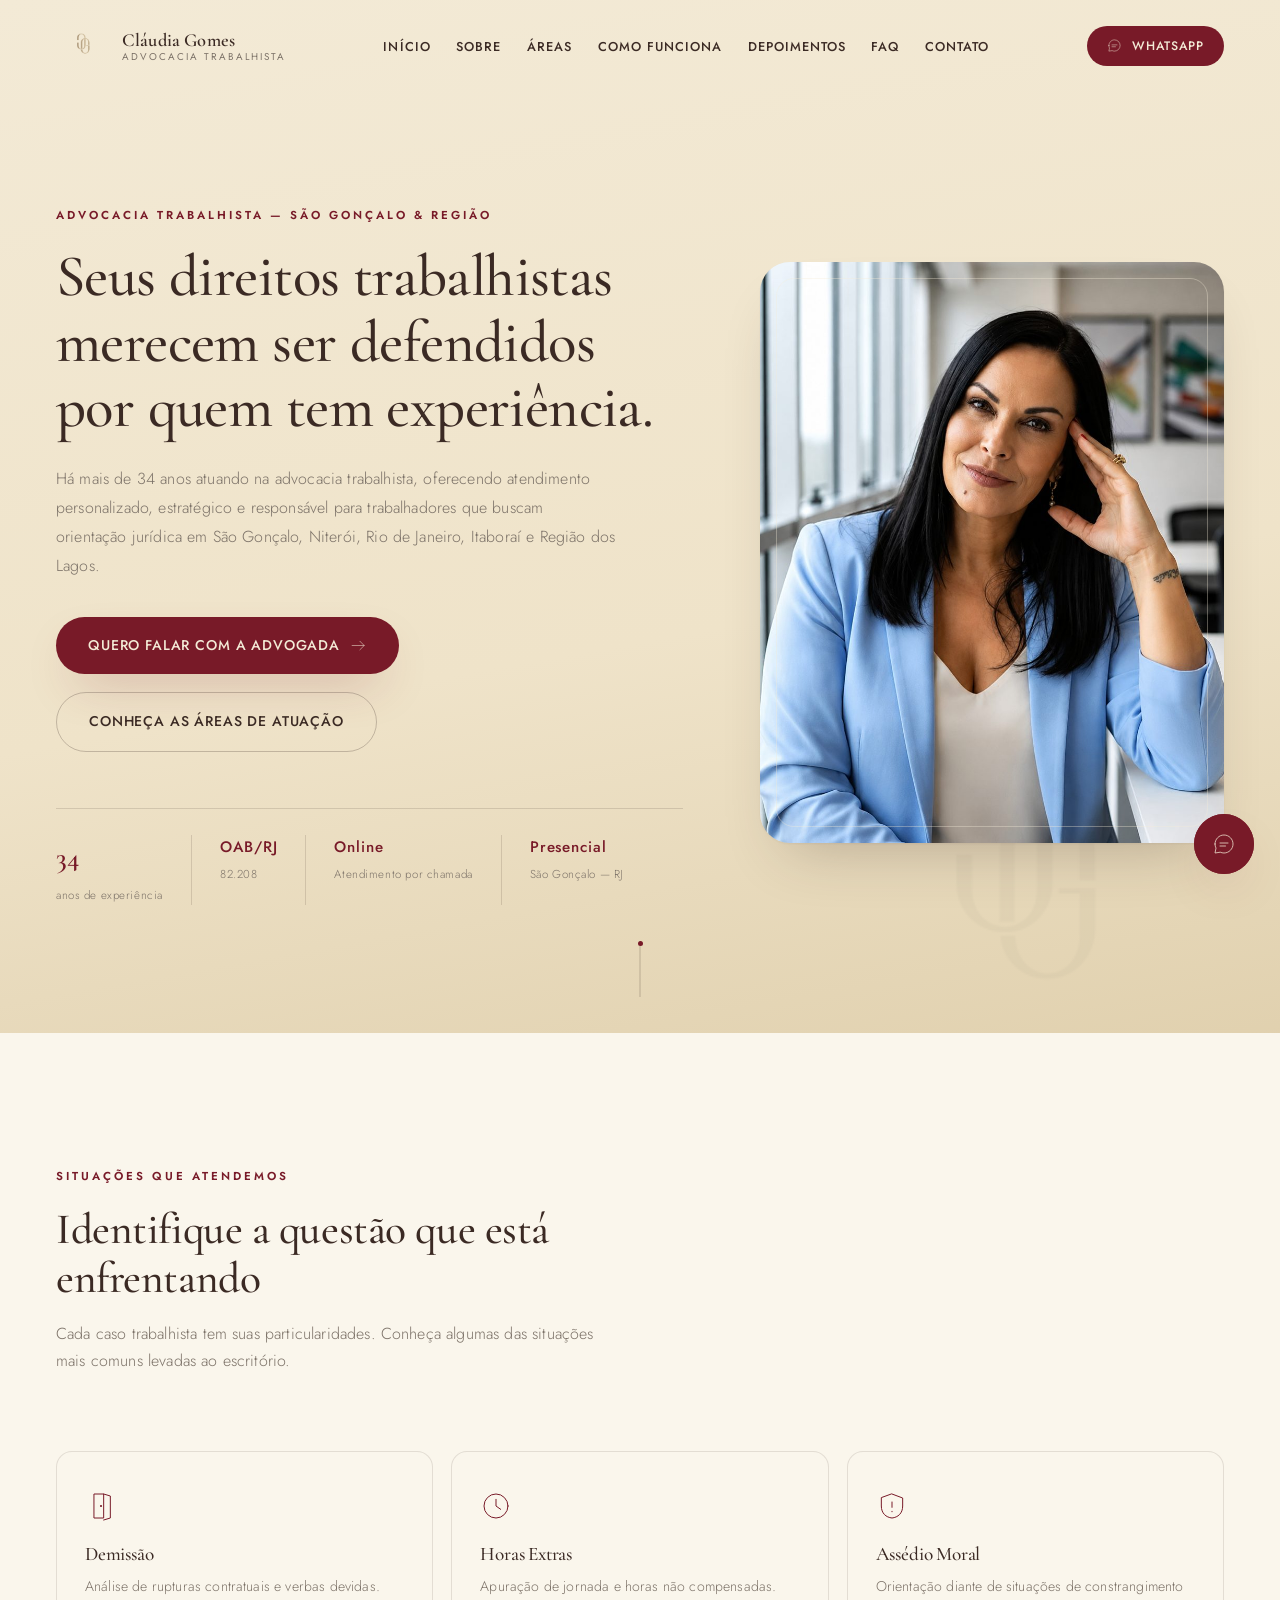
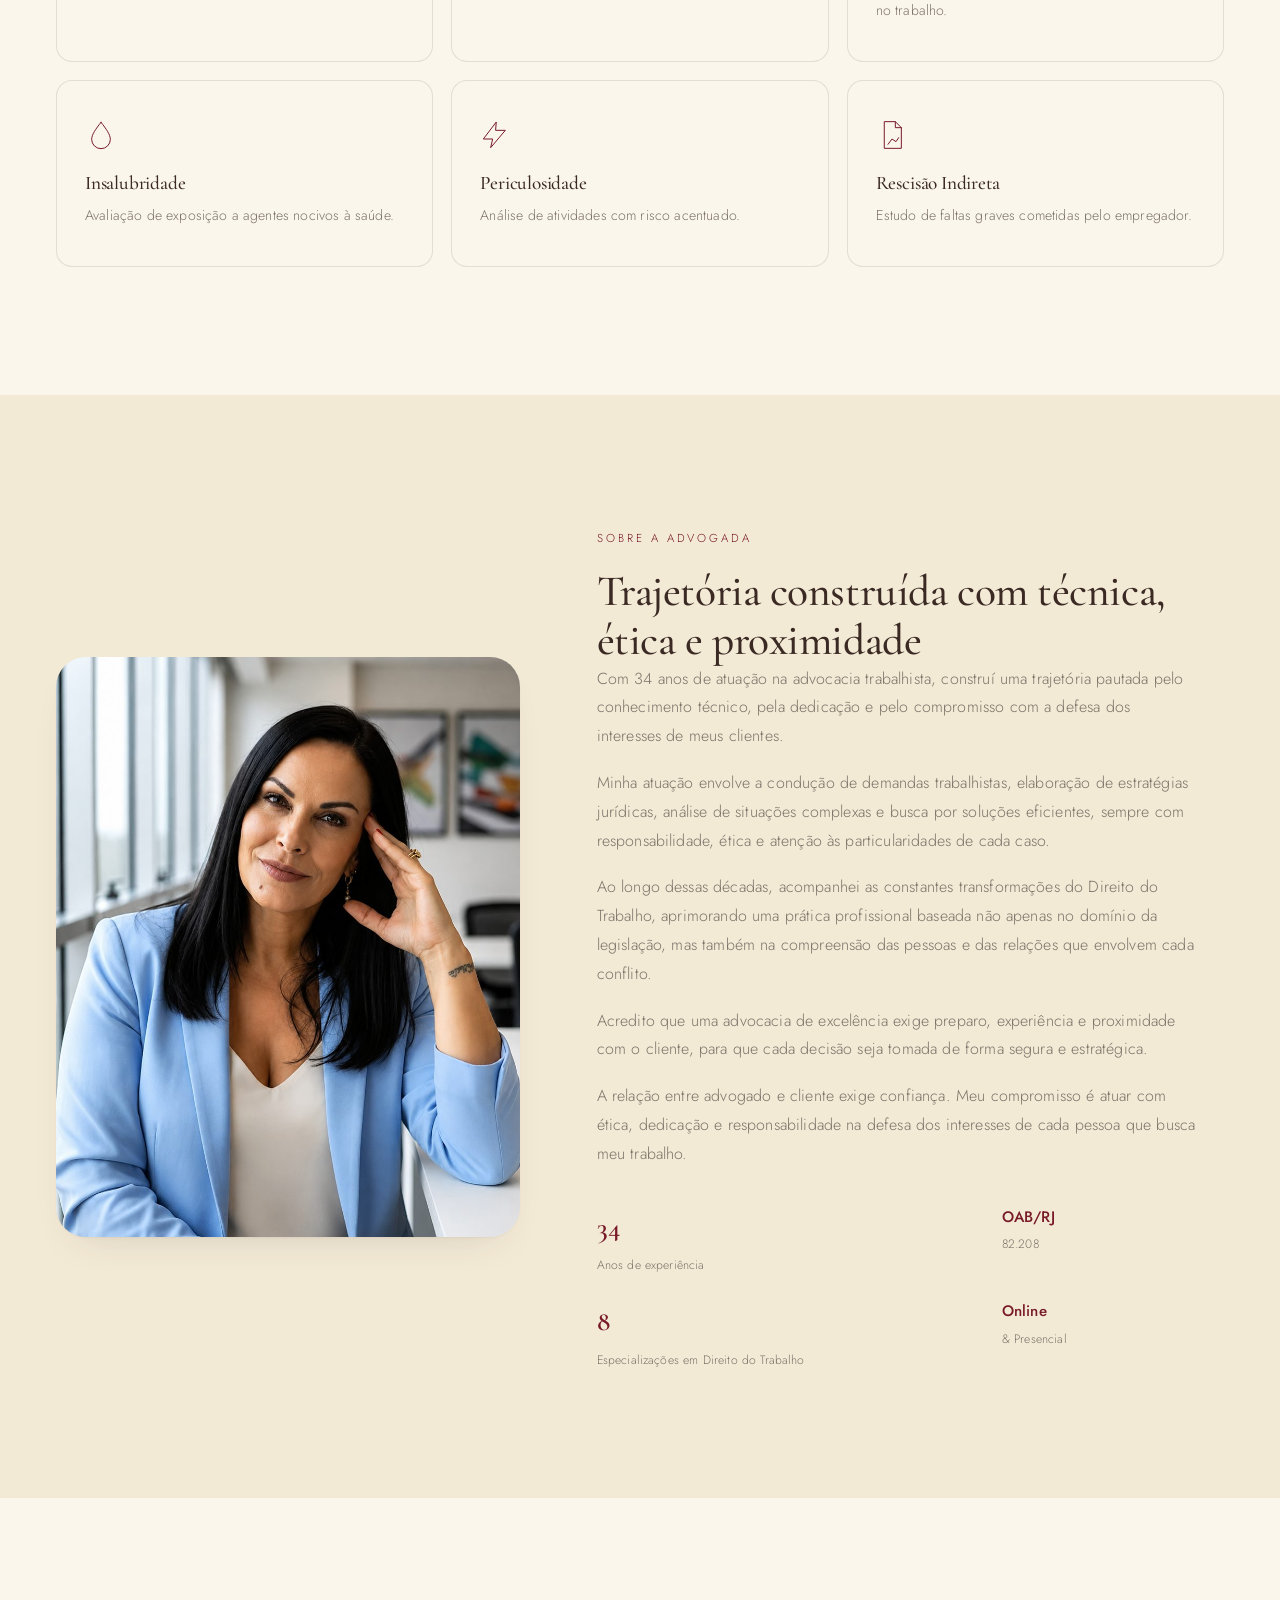
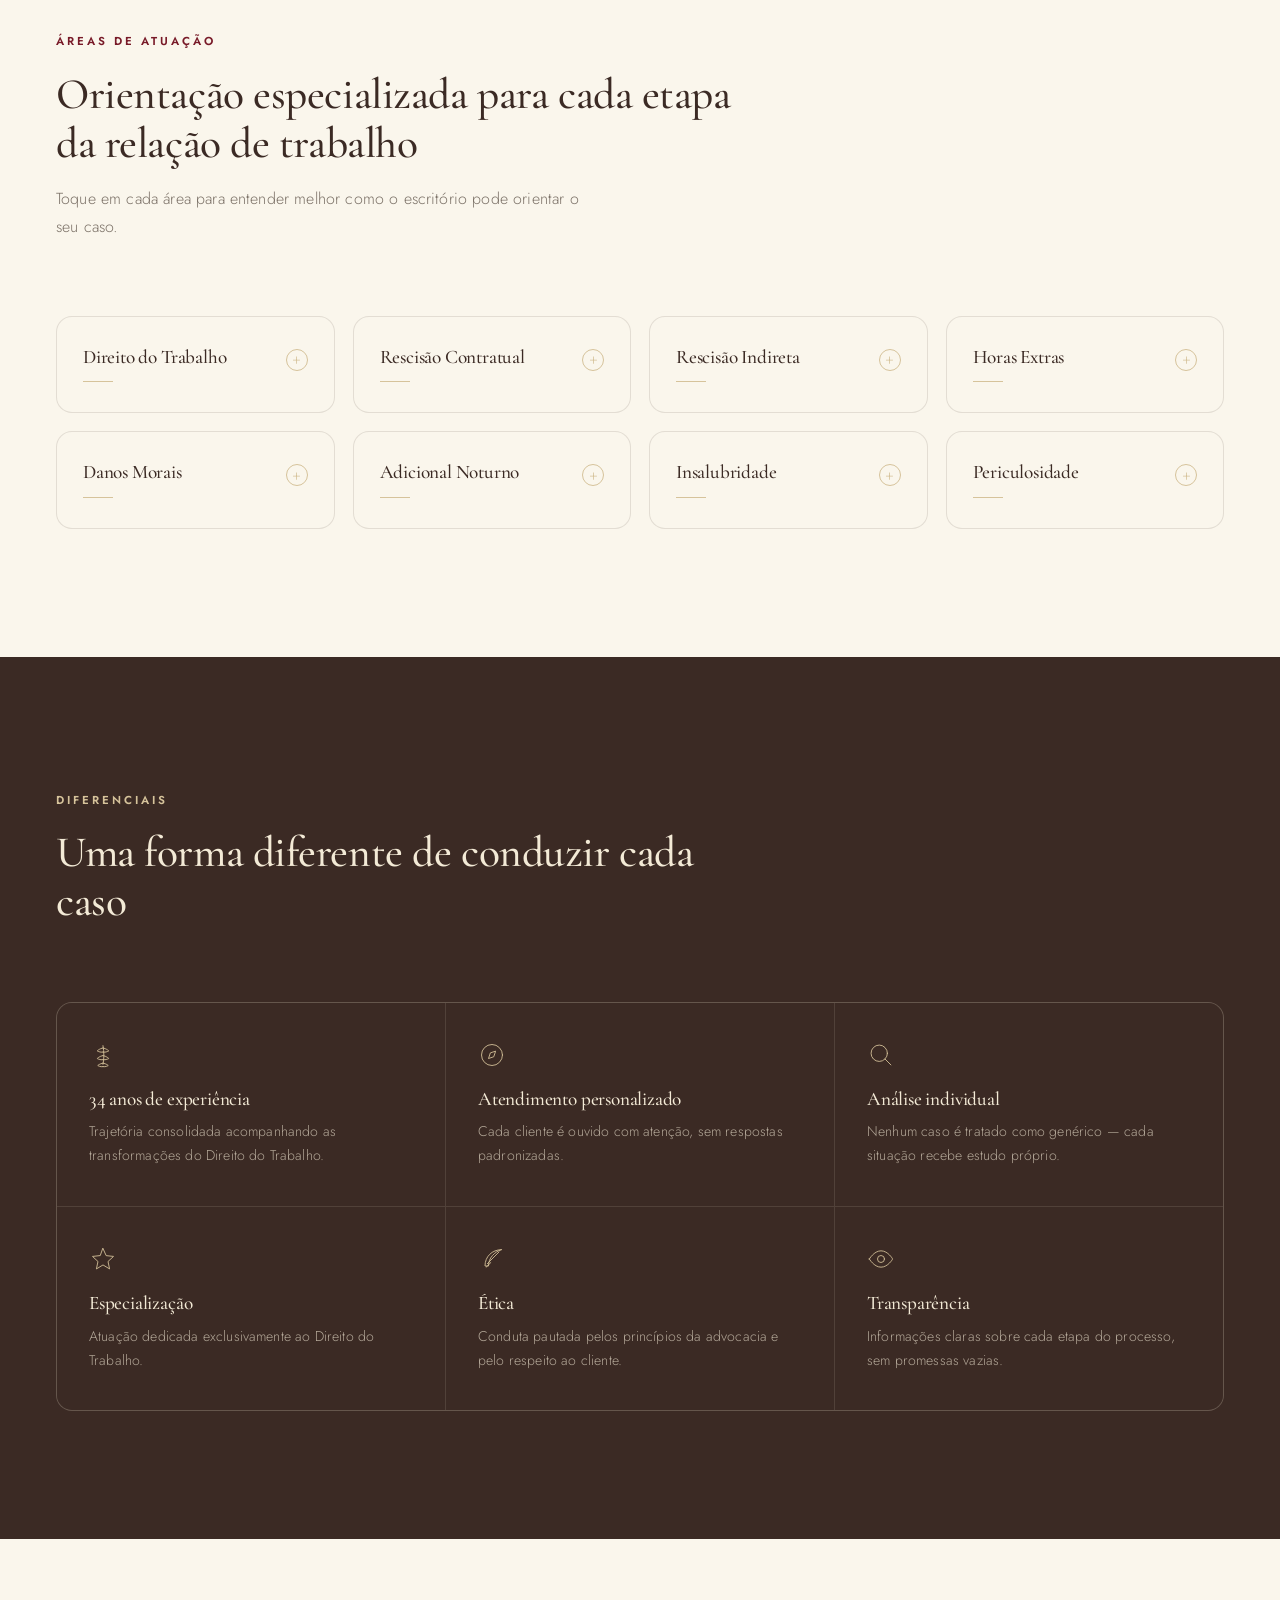
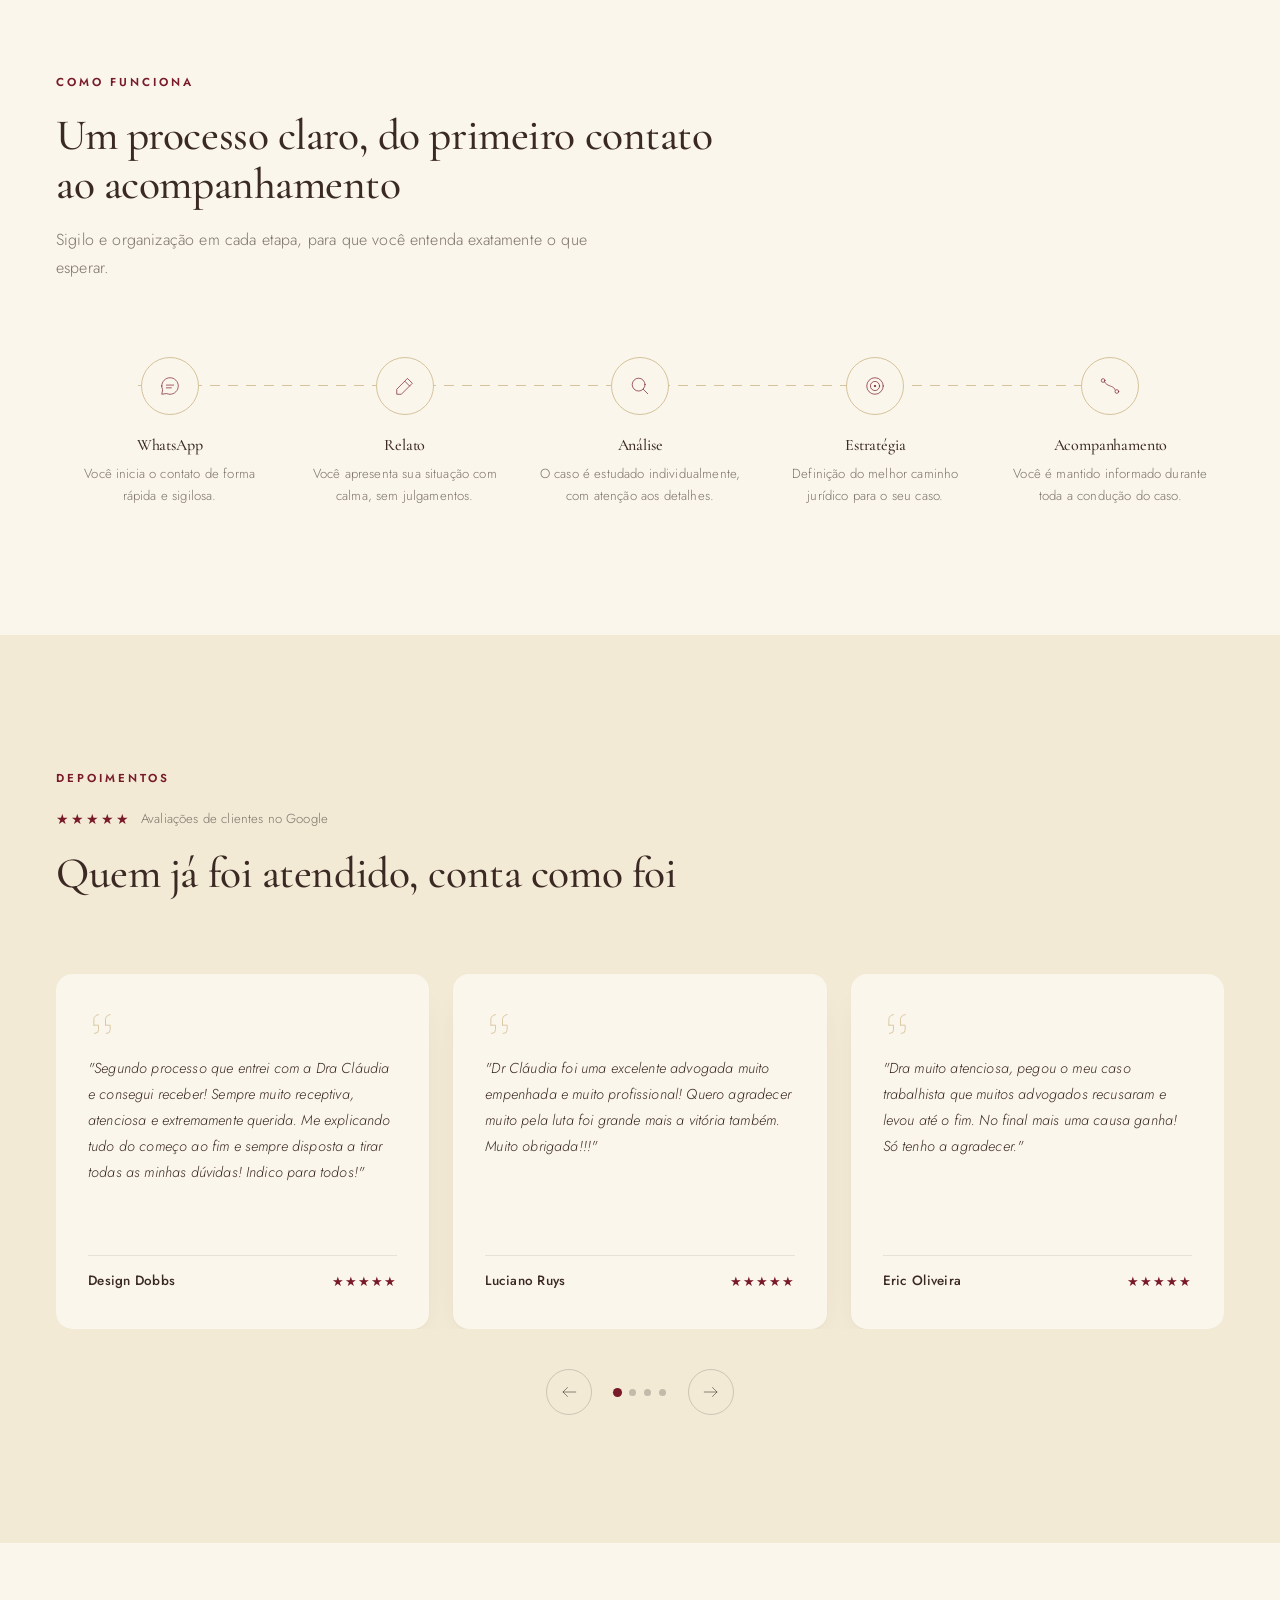
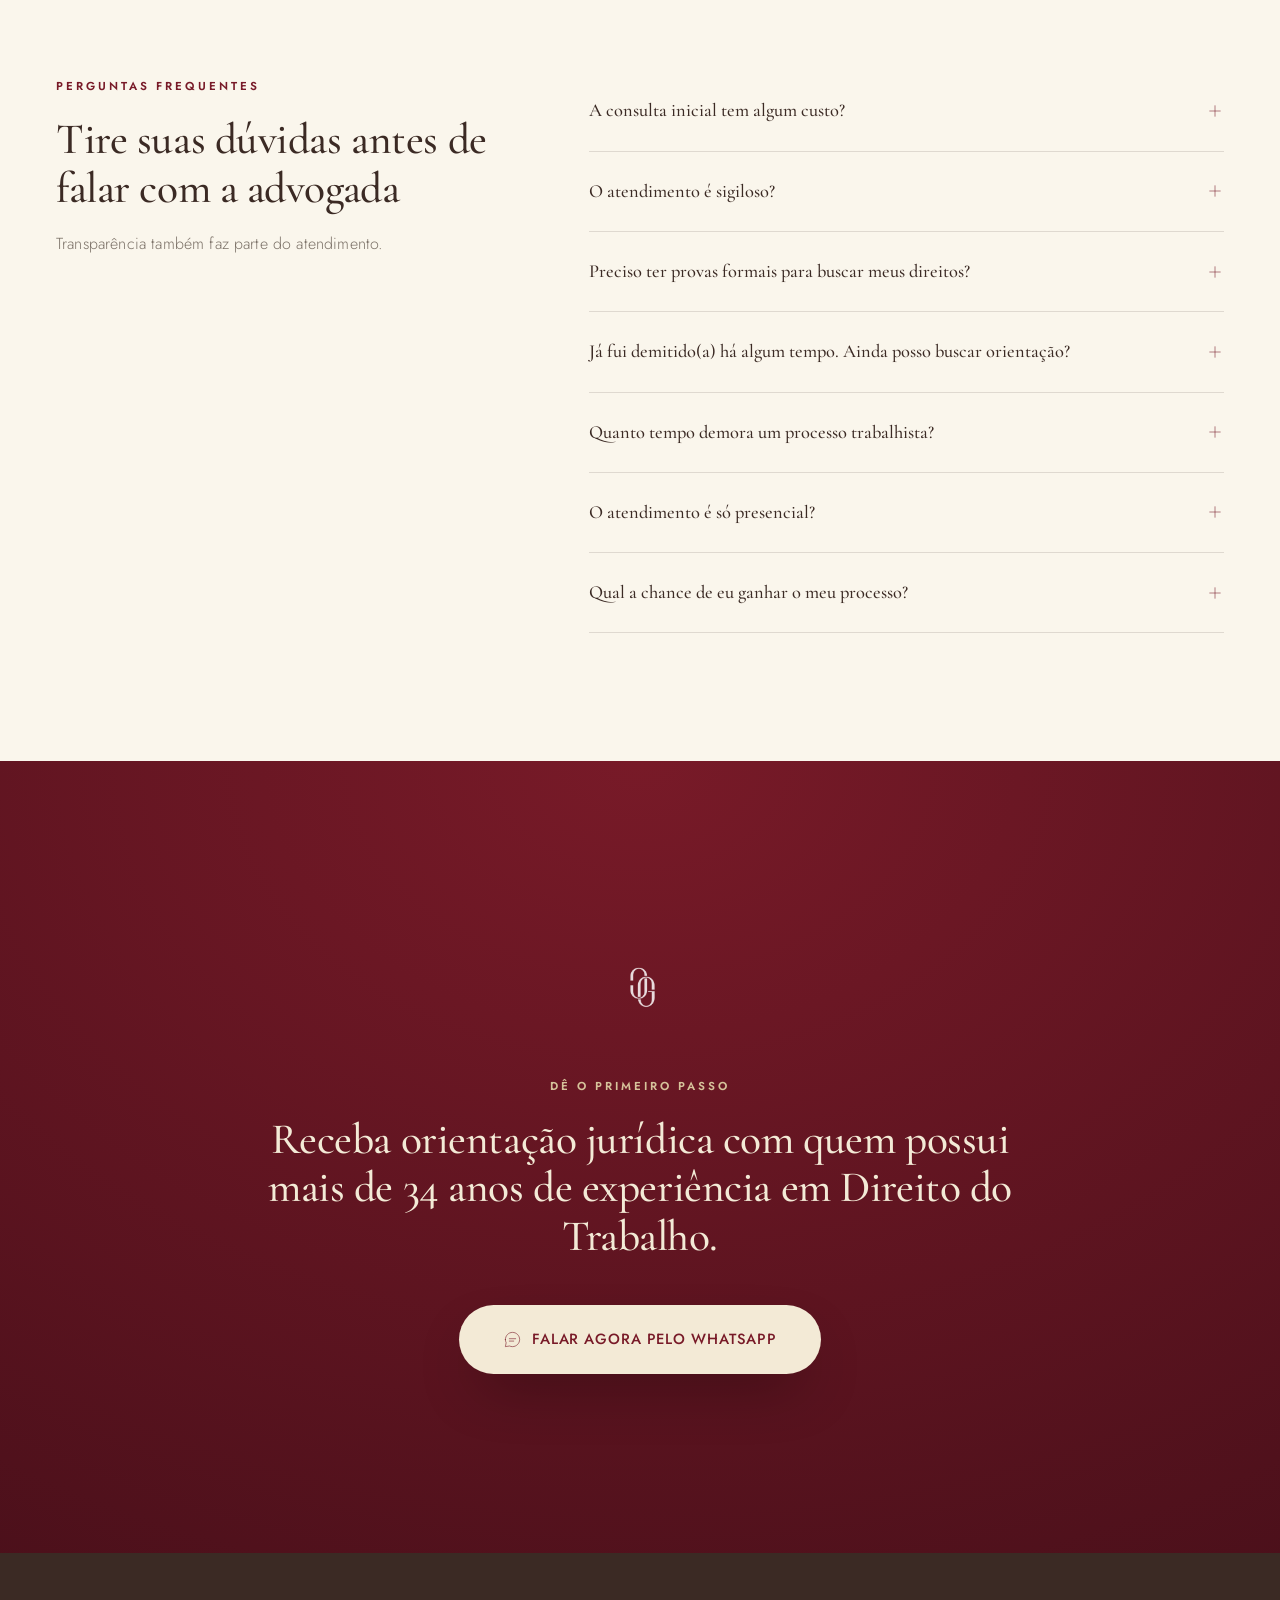
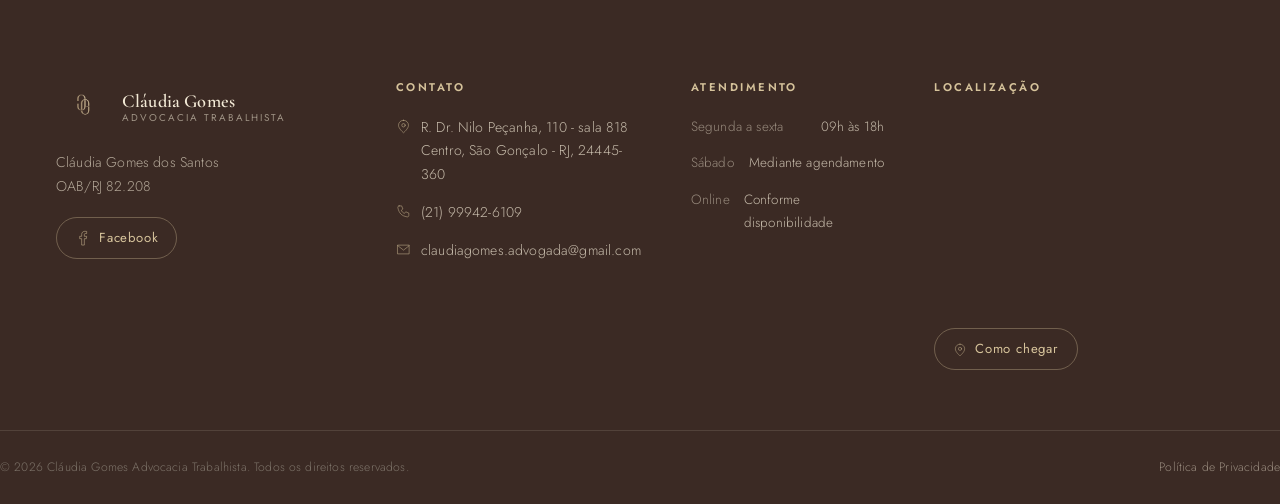
==== commit e8999410: "atualiza pagina do site" ====
--- a/index.html
+++ b/index.html
@@ -3,65 +3,448 @@
 <head>
 <meta charset="UTF-8">
 <meta name="viewport" content="width=device-width, initial-scale=1.0, viewport-fit=cover">
-<title>FGTS não depositado dá rescisão indireta? Entenda seus direitos | Cláudia Gomes Advocacia</title>
-<meta name="description" content="FGTS não depositado pode gerar rescisão indireta. Entenda o Tema 70 do TST, os direitos do trabalhador e a multa do art. 477 da CLT.">
+<title>Cláudia Gomes | Advocacia Trabalhista em São Gonçalo — 34 Anos de Experiência</title>
+<meta name="description" content="Advocacia trabalhista em São Gonçalo (RJ) com a Dra. Cláudia Gomes, OAB/RJ 82.208. 34 anos de experiência, atendimento sigiloso e humanizado. Fale pelo WhatsApp.">
 <meta name="robots" content="index, follow">
 <meta name="theme-color" content="#781A28">
-<link rel="canonical" href="https://claudiagomesadv.com.br/blog/fgts-nao-depositado-rescisao-indireta/">
-<meta property="og:type" content="article">
+<link rel="canonical" href="https://claudiagomesadv.com.br/">
+<meta property="og:type" content="website">
 <meta property="og:locale" content="pt_BR">
-<meta property="og:title" content="FGTS não depositado dá rescisão indireta? Entenda seus direitos">
-<meta property="og:description" content="FGTS não depositado pode gerar rescisão indireta. Entenda o Tema 70 do TST, os direitos do trabalhador e a multa do art. 477 da CLT.">
-<meta property="og:url" content="https://claudiagomesadv.com.br/blog/fgts-nao-depositado-rescisao-indireta/">
+<meta property="og:title" content="Cláudia Gomes | Advocacia Trabalhista em São Gonçalo">
+<meta property="og:description" content="34 anos de experiência defendendo direitos trabalhistas com sigilo, estratégia e atendimento humanizado.">
+<meta property="og:url" content="https://claudiagomesadv.com.br/">
 <meta name="twitter:card" content="summary_large_image">
 
-<link rel="icon" type="image/png" href="/assets/favicon.png">
-<link rel="apple-touch-icon" href="/assets/apple-touch-icon.png">
-
+<!-- Favicon — logo original da Dra. Cláudia -->
+<link rel="icon" type="image/png" href="[data-uri]">
+<link rel="apple-touch-icon" href="[data-uri]">
+
+<!-- Fonts: Cormorant Garamond (display) + Jost (corpo — elegante, geométrico, refinado) -->
 <link rel="preconnect" href="https://fonts.googleapis.com">
 <link rel="preconnect" href="https://fonts.gstatic.com" crossorigin>
 <link href="https://fonts.googleapis.com/css2?family=Cormorant+Garamond:ital,wght@0,300;0,400;0,500;0,600;0,700;1,400;1,500&family=Jost:wght@300;400;500;600&display=swap" rel="stylesheet">
 
-<link rel="stylesheet" href="/assets/site.css">
-<link rel="stylesheet" href="/assets/blog.css">
-
 <script type="application/ld+json">
-{"@context":"https://schema.org","@type":"Article","headline":"FGTS não depositado: posso pedir rescisão indireta?","description":"FGTS não depositado pode gerar rescisão indireta. Entenda o Tema 70 do TST, os direitos do trabalhador e a multa do art. 477 da CLT.","datePublished":"2026-09-09","dateModified":"2026-09-09","author":{"@type":"Attorney","name":"Cláudia Gomes dos Santos","url":"https://claudiagomesadv.com.br/"},"publisher":{"@type":"Attorney","name":"Cláudia Gomes dos Santos","url":"https://claudiagomesadv.com.br/"},"mainEntityOfPage":"https://claudiagomesadv.com.br/blog/fgts-nao-depositado-rescisao-indireta/","inLanguage":"pt-BR"}
+{"@context":"https://schema.org","@type":"Attorney","name":"Cláudia Gomes dos Santos","description":"Advogada especialista em Direito do Trabalho com 34 anos de experiência, atuando em São Gonçalo, Niterói, Rio de Janeiro, Itaboraí e Região dos Lagos.","telephone":"+55-21-99942-6109","email":"claudiagomes.advogada@gmail.com","url":"https://claudiagomesadv.com.br/","address":{"@type":"PostalAddress","streetAddress":"Rua Dr. Nilo Peçanha, 110, Sala 818, Centro","addressLocality":"São Gonçalo","addressRegion":"RJ","postalCode":"24445-360","addressCountry":"BR"},"areaServed":["São Gonçalo","Niterói","Rio de Janeiro","Itaboraí","Região dos Lagos"],"sameAs":["https://www.facebook.com/claudiagomesadvocaciatrabalhista/"],"knowsAbout":["Direito do Trabalho","Rescisão Contratual","Rescisão Indireta","Horas Extras","Danos Morais","Adicional Noturno","Insalubridade","Periculosidade"]}
 </script>
-<script type="application/ld+json">
-{"@context":"https://schema.org","@type":"BreadcrumbList","itemListElement":[{"@type":"ListItem","position":1,"name":"Início","item":"https://claudiagomesadv.com.br/"},{"@type":"ListItem","position":2,"name":"Blog","item":"https://claudiagomesadv.com.br/blog/"},{"@type":"ListItem","position":3,"name":"FGTS não depositado: posso pedir rescisão indireta?","item":"https://claudiagomesadv.com.br/blog/fgts-nao-depositado-rescisao-indireta/"}]}
-</script>
-<script type="application/ld+json">
-{"@context":"https://schema.org","@type":"FAQPage","mainEntity":[
-{"@type":"Question","name":"Um único mês sem depósito de FGTS é suficiente para rescisão indireta?","acceptedAnswer":{"@type":"Answer","text":"A análise deve considerar as circunstâncias do caso concreto. O Tema 70 reconhece que a ausência ou irregularidade dos depósitos constitui descumprimento contratual apto a configurar rescisão indireta, mas a situação específica do contrato deve ser examinada antes da adoção de qualquer medida."}},
-{"@type":"Question","name":"Continuar trabalhando significa que aceitei a falta dos depósitos?","acceptedAnswer":{"@type":"Answer","text":"Não. O Tema 70 do TST estabeleceu expressamente que é desnecessário o requisito da imediatidade. Portanto, a continuidade do trabalho não significa, por si só, renúncia ao direito de discutir a rescisão indireta."}},
-{"@type":"Question","name":"Quem consegue a rescisão indireta pode receber seguro-desemprego?","acceptedAnswer":{"@type":"Answer","text":"Sim, desde que estejam preenchidos os requisitos legais para a concessão do benefício."}},
-{"@type":"Question","name":"A rescisão indireta dá direito à multa de 40% do FGTS?","acceptedAnswer":{"@type":"Answer","text":"Sim. Reconhecida a rescisão indireta, são devidas as parcelas correspondentes à dispensa sem justa causa, incluindo a indenização de 40% sobre o FGTS."}},
-{"@type":"Question","name":"Na rescisão indireta também é devida a multa do art. 477 da CLT?","acceptedAnswer":{"@type":"Answer","text":"Sim. O Tema Repetitivo 52 do TST estabeleceu que, reconhecida judicialmente a rescisão indireta, é devida a multa prevista no art. 477, § 8º, da CLT."}}
-]}
-</script>
+
+<style>
+/* ===================================================================
+   CLÁUDIA GOMES — ADVOCACIA TRABALHISTA  |  single-file version
+   Cormorant Garamond (display) · Jost (corpo)
+=================================================================== */
+
+/* 1. TOKENS */
+:root{
+  --wine:#781A28; --wine-dark:#5A1320; --wine-darker:#430E18;
+  --cream:#F3EAD6; --paper:#FAF6EC; --champagne:#D6C39B;
+  --brown:#3B2A24; --gray-warm:#7C7268; --white:#FFFFFF;
+  --font-display:'Cormorant Garamond',Georgia,'Times New Roman',serif;
+  --font-body:'Jost',-apple-system,BlinkMacSystemFont,'Segoe UI',sans-serif;
+  --radius-sm:4px; --radius-md:16px; --radius-lg:30px; --radius-pill:999px;
+  --shadow-card:0 1px 2px rgba(59,42,36,.04),0 18px 40px -24px rgba(59,42,36,.22);
+  --shadow-lift:0 1px 2px rgba(59,42,36,.05),0 30px 60px -28px rgba(59,42,36,.30);
+  --shadow-wine:0 20px 50px -20px rgba(120,26,40,.45);
+  --section-pad:clamp(76px,10vw,152px);
+  --container-w:1280px;
+  --ease:cubic-bezier(.22,.61,.36,1);
+  --ease-soft:cubic-bezier(.16,.84,.44,1);
+  --dur-fast:.35s; --dur:.65s;
+}
+
+/* 2. RESET */
+*,*::before,*::after{box-sizing:border-box}
+*{margin:0;padding:0}
+html{scroll-behavior:smooth;-webkit-text-size-adjust:100%}
+body{font-family:var(--font-body);background:var(--paper);color:var(--brown);line-height:1.7;font-weight:400;-webkit-font-smoothing:antialiased;overflow-x:hidden;letter-spacing:.01em}
+img{max-width:100%;display:block}
+a{color:inherit;text-decoration:none}
+ul,ol{list-style:none}
+button{font:inherit;background:none;border:none;cursor:pointer;color:inherit}
+svg{display:block}
+.icon{fill:none;stroke:currentColor;stroke-width:1.5;stroke-linecap:round;stroke-linejoin:round;flex-shrink:0}
+.icon-flip{transform:scaleX(-1)}
+::selection{background:var(--wine);color:var(--cream)}
+:focus-visible{outline:2px solid var(--wine);outline-offset:3px}
+@media(prefers-reduced-motion:reduce){*{animation-duration:.001ms!important;animation-iteration-count:1!important;transition-duration:.001ms!important;scroll-behavior:auto!important}}
+
+/* 3. TIPOGRAFIA */
+h1,h2,h3,h4{font-family:var(--font-display);color:var(--brown);font-weight:500;line-height:1.12;letter-spacing:-.01em}
+h1{font-size:clamp(2.6rem,4.6vw,4.4rem);font-weight:500}
+h2{font-size:clamp(2rem,3.4vw,3.1rem)}
+h3{font-size:clamp(1.2rem,1.5vw,1.45rem);font-weight:500}
+p{color:var(--gray-warm)}
+.eyebrow{font-family:var(--font-body);font-size:.72rem;font-weight:600;letter-spacing:.26em;text-transform:uppercase;color:var(--wine);margin-bottom:18px;display:inline-block}
+.eyebrow-light{color:var(--champagne)}
+.section-head{max-width:680px;margin-bottom:clamp(40px,6vw,76px)}
+.section-head h2{margin-bottom:18px}
+.section-lead{font-size:1rem;max-width:540px;font-weight:300}
+
+/* 4. LAYOUT */
+.container{max-width:var(--container-w);margin-inline:auto;padding-inline:clamp(22px,5vw,56px)}
+section{position:relative}
+section[id],footer[id]{scroll-margin-top:88px}
+
+/* 5. BOTÕES */
+.btn{position:relative;display:inline-flex;align-items:center;justify-content:center;gap:10px;padding:17px 32px;font-family:var(--font-body);font-size:.88rem;font-weight:500;letter-spacing:.06em;text-transform:uppercase;border-radius:var(--radius-pill);overflow:hidden;transition:transform var(--dur-fast) var(--ease),box-shadow var(--dur-fast) var(--ease),background var(--dur-fast) var(--ease),color var(--dur-fast) var(--ease);white-space:nowrap}
+.btn:hover{transform:translateY(-2px)}
+.btn:active{transform:translateY(0)}
+.btn-primary{background:var(--wine);color:var(--cream);box-shadow:var(--shadow-wine)}
+.btn-primary:hover{background:var(--wine-dark);box-shadow:0 24px 55px -18px rgba(120,26,40,.55)}
+.btn-ghost{background:transparent;color:var(--brown);border:1px solid rgba(59,42,36,.25)}
+.btn-ghost:hover{border-color:var(--wine);color:var(--wine)}
+.btn-cta{background:var(--cream);color:var(--wine);padding:22px 44px;font-size:.92rem;box-shadow:0 25px 60px -20px rgba(0,0,0,.45)}
+.btn-cta:hover{background:var(--white)}
+.btn-small{padding:10px 20px;font-size:.77rem}
+.btn .ripple{position:absolute;border-radius:50%;background:rgba(255,255,255,.4);transform:scale(0);animation:ripple .6s var(--ease) forwards;pointer-events:none}
+.btn-ghost .ripple{background:rgba(120,26,40,.15)}
+@keyframes ripple{to{transform:scale(2.6);opacity:0}}
+
+/* 6. LOADER */
+#loader{position:fixed;inset:0;z-index:9999;background:radial-gradient(120% 140% at 50% 20%,var(--wine-dark),var(--wine-darker));display:flex;align-items:center;justify-content:center;transition:opacity .8s var(--ease-soft),visibility .8s var(--ease-soft)}
+#loader.is-hidden{opacity:0;visibility:hidden;pointer-events:none}
+.loader-emblem{position:relative;width:240px;height:240px;display:grid;place-items:center}
+.loader-ring{grid-area:1/1;width:100%;height:100%;transform:rotate(-90deg)}
+.loader-ring circle{fill:none;stroke:var(--champagne);stroke-width:.8;opacity:.6;stroke-dasharray:650;stroke-dashoffset:650;animation:drawRing 1.6s var(--ease-soft) forwards .1s}
+@keyframes drawRing{to{stroke-dashoffset:0}}
+.loader-logo{width:160px;height:160px;object-fit:contain;opacity:0;animation:markIn 1s var(--ease-soft) forwards .3s;grid-area:1/1;z-index:2}
+.loader-name{display:none}
+@keyframes drawMono{to{stroke-dashoffset:0}}
+@keyframes markIn{to{opacity:1;transform:translateY(0) scale(1)}}
+
+/* 7. MONOGRAMA SVG */
+.brand-logo-svg{width:52px;height:52px;object-fit:contain;flex-shrink:0}
+.footer-brand .brand-logo-svg{color:var(--champagne)}
+.monogram-wm{
+  position:absolute;
+  bottom:-15%;
+  right:-2%;
+  width:clamp(400px,46vw,680px);
+  height:auto;
+  opacity:.1;
+  pointer-events:none;
+  user-select:none;
+  z-index:0;
+  filter:brightness(0) saturate(100%) invert(87%) sepia(17%) saturate(300%) hue-rotate(6deg) brightness(70%);
+  transform:none;
+  top:auto;
+  left:auto;
+}
+.hero,.final-cta{overflow:hidden}
+.final-cta .monogram-wm{color:var(--cream);opacity:.055}
+
+/* 8. HEADER */
+.site-header{position:fixed;top:0;left:0;right:0;z-index:610;padding:20px 0;transition:padding var(--dur-fast) var(--ease)}
+.site-header::before{content:'';position:absolute;inset:0;z-index:-1;opacity:0;background:rgba(250,246,236,.88);backdrop-filter:blur(14px) saturate(140%);-webkit-backdrop-filter:blur(14px) saturate(140%);box-shadow:0 1px 0 rgba(59,42,36,.08),0 18px 40px -28px rgba(59,42,36,.35);transition:opacity var(--dur-fast) var(--ease);pointer-events:none}
+.site-header.is-scrolled{padding:13px 0}
+.site-header.is-scrolled::before{opacity:1}
+.header-inner{display:flex;align-items:center;justify-content:space-between;gap:24px}
+.brand{display:flex;align-items:center;gap:14px}
+.brand-text{display:flex;flex-direction:column;line-height:1.2}
+.brand-text strong{font-family:var(--font-display);font-size:1.15rem;font-weight:600;color:var(--brown)}
+.brand-text em{font-style:normal;font-size:.62rem;letter-spacing:.2em;text-transform:uppercase;color:var(--gray-warm)}
+.main-nav ul{display:flex;align-items:center;gap:clamp(16px,2vw,32px)}
+.main-nav a{font-size:.8rem;font-weight:500;letter-spacing:.08em;color:var(--brown);position:relative;padding-bottom:4px;text-transform:uppercase}
+.main-nav a::after{content:'';position:absolute;left:0;right:100%;bottom:0;height:1px;background:var(--wine);transition:right var(--dur-fast) var(--ease)}
+.main-nav a:hover::after{right:0}
+.header-actions{display:flex;align-items:center;gap:16px}
+.nav-toggle{display:none;align-items:center;justify-content:center;width:42px;height:42px;color:var(--brown)}
+.nav-toggle .icon-close{display:none}
+.nav-toggle[aria-expanded="true"] .icon-open{display:none}
+.nav-toggle[aria-expanded="true"] .icon-close{display:block}
+
+/* 9. HERO */
+.hero{padding:clamp(140px,18vw,200px) 0 var(--section-pad);background:linear-gradient(170deg,var(--cream) 0%,#EFE3C9 60%,var(--champagne) 130%);overflow:hidden}
+.hero-grid{display:grid;grid-template-columns:1.35fr 1fr;gap:clamp(40px,6vw,90px);align-items:center}
+.hero-copy{position:relative;z-index:2}
+.hero h1{margin-bottom:24px}
+.hero-sub{font-size:1rem;max-width:560px;margin-bottom:36px;font-weight:300;line-height:1.8}
+.hero-actions{display:flex;flex-wrap:wrap;gap:18px;margin-bottom:56px}
+.hero-badges{display:flex;flex-wrap:wrap;gap:0;border-top:1px solid rgba(59,42,36,.15);padding-top:26px}
+.hero-badges li{display:flex;flex-direction:column;gap:4px;padding-right:28px;margin-right:28px;border-right:1px solid rgba(59,42,36,.15)}
+.hero-badges li:last-child{border-right:none;margin-right:0;padding-right:0}
+.hero-badges strong{font-family:var(--font-display);font-size:1.7rem;font-weight:600;color:var(--wine)}
+.hero-badges strong.badge-static{font-size:.95rem;font-family:var(--font-body);letter-spacing:.06em;font-weight:500}
+.hero-badges span{font-size:.72rem;color:var(--gray-warm);letter-spacing:.05em;font-weight:300}
+.hero-figure{position:relative;z-index:2}
+.hero-photo-frame{position:relative;border-radius:var(--radius-lg);overflow:hidden;box-shadow:var(--shadow-lift);aspect-ratio:4/5}
+.hero-photo-frame::after{content:'';position:absolute;inset:16px;border:1px solid rgba(243,234,214,.35);border-radius:calc(var(--radius-lg) - 12px);pointer-events:none}
+.hero-photo-frame img{width:100%;height:100%;object-fit:cover}
+.scroll-indicator{position:absolute;bottom:36px;left:50%;transform:translateX(-50%);width:1px;height:56px;background:rgba(59,42,36,.25);z-index:2}
+.scroll-indicator span{position:absolute;top:0;left:50%;transform:translateX(-50%);width:5px;height:5px;border-radius:50%;background:var(--wine);animation:scrollDot 2.2s var(--ease) infinite}
+@keyframes scrollDot{0%{top:0;opacity:0}20%{opacity:1}90%{opacity:0}100%{top:100%;opacity:0}}
+
+/* 10. REVEAL */
+[data-reveal]{opacity:0;transform:translateY(28px);transition:opacity 1s var(--ease-soft),transform 1s var(--ease-soft)}
+[data-reveal].is-visible{opacity:1;transform:translateY(0)}
+[data-reveal-delay="1"]{transition-delay:.15s}
+[data-reveal-delay="2"]{transition-delay:.3s}
+
+/* 11. PROBLEMAS */
+.problems{padding:var(--section-pad) 0}
+.problem-grid{display:grid;grid-template-columns:repeat(3,1fr);gap:18px}
+.problem-card{background:var(--paper);border:1px solid rgba(59,42,36,.12);border-radius:var(--radius-md);padding:38px 28px;transition:background var(--dur-fast) var(--ease),transform var(--dur-fast) var(--ease),border-color var(--dur-fast) var(--ease),box-shadow var(--dur-fast) var(--ease)}
+.problem-card .icon{color:var(--wine);margin-bottom:22px}
+.problem-card h3{margin-bottom:10px}
+.problem-card p{font-size:.88rem;font-weight:300}
+.problem-card:hover{background:var(--cream);border-color:var(--wine);box-shadow:var(--shadow-card);transform:translateY(-4px)}
+
+/* 12. SOBRE */
+.about{padding:var(--section-pad) 0;background:var(--cream)}
+.about-grid{display:grid;grid-template-columns:.85fr 1.15fr;gap:clamp(40px,6vw,100px);align-items:center}
+.about-photo-frame{border-radius:var(--radius-lg);overflow:hidden;box-shadow:var(--shadow-card);aspect-ratio:4/5}
+.about-photo-frame img{width:100%;height:100%;object-fit:cover}
+.about-copy p{margin-bottom:18px;max-width:600px;font-weight:300;line-height:1.8}
+.about-copy p:last-of-type{margin-bottom:36px}
+.about-highlights{display:grid;grid-template-columns:repeat(2,auto);gap:24px 40px}
+.about-highlights li{display:flex;flex-direction:column;gap:4px}
+.about-highlights strong{font-family:var(--font-display);font-size:1.7rem;color:var(--wine);font-weight:600}
+.about-highlights strong.badge-static{font-size:.95rem;font-family:var(--font-body);font-weight:500}
+.about-highlights span{font-size:.76rem;color:var(--gray-warm);font-weight:300}
+
+/* 13. ÁREAS */
+.areas{padding:var(--section-pad) 0}
+.area-grid{display:grid;grid-template-columns:repeat(4,1fr);gap:18px;grid-auto-rows:1fr}
+.area-card{text-align:left;background:var(--paper);border:1px solid rgba(59,42,36,.12);border-radius:var(--radius-md);padding:30px 26px;transition:border-color var(--dur-fast) var(--ease),box-shadow var(--dur-fast) var(--ease),transform var(--dur-fast) var(--ease);cursor:pointer}
+.area-card h3{position:relative;padding-bottom:14px;padding-right:36px}
+.area-card h3::after{content:'';position:absolute;left:0;bottom:0;width:30px;height:1px;background:var(--champagne);transition:width var(--dur-fast) var(--ease),background var(--dur-fast) var(--ease);pointer-events:none}
+.area-card:hover,.area-card[aria-expanded="true"]{border-color:var(--wine);box-shadow:var(--shadow-card);transform:translateY(-3px)}
+.area-card:hover h3::after,.area-card[aria-expanded="true"] h3::after{width:56px;background:var(--wine)}
+.area-text{font-size:.88rem;font-weight:300;max-height:0;opacity:0;overflow:hidden;transition:max-height .5s var(--ease-soft),opacity .4s var(--ease-soft),margin-top .5s var(--ease-soft)}
+.area-card[aria-expanded="true"] .area-text{opacity:1;margin-top:14px}
+
+/* 14. DIFERENCIAIS */
+.differentials{padding:var(--section-pad) 0;background:var(--brown);color:var(--cream)}
+.differentials .eyebrow{color:var(--champagne)}
+.differentials h2{color:var(--cream)}
+.diff-grid{display:grid;grid-template-columns:repeat(3,1fr);gap:1px;background:rgba(243,234,214,.12);border:1px solid rgba(243,234,214,.12);border-radius:var(--radius-md);overflow:hidden}
+.diff-item{background:var(--brown);padding:38px 32px;transition:background var(--dur-fast) var(--ease)}
+.diff-item .icon{color:var(--champagne);margin-bottom:20px}
+.diff-item h3{color:var(--cream);margin-bottom:10px}
+.diff-item p{color:rgba(243,234,214,.65);font-size:.88rem;font-weight:300}
+.diff-item:hover{background:var(--wine-darker)}
+
+/* 15. TIMELINE */
+.how-it-works{padding:var(--section-pad) 0}
+.timeline{display:grid;grid-template-columns:repeat(5,1fr);gap:8px;position:relative}
+.timeline::before{content:'';position:absolute;top:28px;left:7%;right:7%;height:1px;background:repeating-linear-gradient(90deg,var(--champagne) 0 10px,transparent 10px 18px)}
+.timeline-step{text-align:center;padding:0 10px;position:relative}
+.timeline-icon{position:relative;z-index:2;width:58px;height:58px;margin:0 auto 22px;border-radius:50%;background:var(--paper);border:1px solid var(--champagne);display:flex;align-items:center;justify-content:center;color:var(--wine);transition:background var(--dur-fast) var(--ease),color var(--dur-fast) var(--ease),border-color var(--dur-fast) var(--ease)}
+.timeline-step:hover .timeline-icon{background:var(--wine);color:var(--cream);border-color:var(--wine)}
+.timeline-step h3{margin-bottom:8px;font-size:1rem}
+.timeline-step p{font-size:.82rem;font-weight:300}
+
+/* 16. DEPOIMENTOS */
+.testimonials{padding:var(--section-pad) 0;background:var(--cream)}
+.rating-seal{display:flex;align-items:center;gap:10px;font-size:.82rem;color:var(--gray-warm);margin-bottom:18px;font-weight:300}
+.rating-seal .stars{color:var(--wine);letter-spacing:2px;font-size:.9rem}
+.carousel{position:relative}
+.carousel-clip{overflow:hidden;width:100%;border-radius:var(--radius-md)}
+.carousel-track{display:flex;gap:24px;flex-wrap:nowrap;will-change:transform}
+.testimonial-card{background:var(--paper);border-radius:var(--radius-md);padding:36px 32px;box-shadow:var(--shadow-card);display:flex;flex-direction:column;gap:18px}
+.quote-icon{color:var(--champagne)}
+.testimonial-card p{font-size:.9rem;color:var(--brown);flex-grow:1;font-style:italic;font-weight:300;line-height:1.8}
+.testimonial-card footer{display:flex;align-items:center;justify-content:space-between;padding-top:14px;border-top:1px solid rgba(59,42,36,.1)}
+.testimonial-card footer strong{font-size:.84rem;font-weight:500;letter-spacing:.02em}
+.testimonial-card .stars{color:var(--wine);font-size:.8rem;letter-spacing:1px}
+.carousel-controls{display:flex;align-items:center;justify-content:center;gap:22px;margin-top:40px}
+.carousel-btn{width:46px;height:46px;border-radius:50%;border:1px solid rgba(59,42,36,.2);display:flex;align-items:center;justify-content:center;color:var(--brown);transition:border-color var(--dur-fast) var(--ease),background var(--dur-fast) var(--ease),color var(--dur-fast) var(--ease)}
+.carousel-btn:hover{background:var(--wine);border-color:var(--wine);color:var(--cream)}
+.carousel-dots{display:flex;gap:8px}
+.carousel-dots button{width:7px;height:7px;border-radius:50%;background:rgba(59,42,36,.25);transition:background var(--dur-fast) var(--ease),transform var(--dur-fast) var(--ease)}
+.carousel-dots button.is-active{background:var(--wine);transform:scale(1.3)}
+
+/* 17. FAQ */
+.faq{padding:var(--section-pad) 0}
+.faq-grid{display:grid;grid-template-columns:.85fr 1.15fr;gap:clamp(30px,5vw,80px);align-items:start}
+.accordion-item{border-bottom:1px solid rgba(59,42,36,.14)}
+.accordion-trigger{width:100%;display:flex;align-items:center;justify-content:space-between;gap:20px;padding:24px 0;text-align:left;font-family:var(--font-display);font-size:1.15rem;font-weight:500;color:var(--brown)}
+.accordion-trigger .icon{color:var(--wine);transition:transform var(--dur-fast) var(--ease);flex-shrink:0}
+.accordion-trigger[aria-expanded="true"] .icon{transform:rotate(135deg)}
+.accordion-panel{max-height:0;overflow:hidden;transition:max-height .5s var(--ease-soft)}
+.accordion-panel p{padding-bottom:26px;font-size:.9rem;max-width:540px;font-weight:300;line-height:1.8;padding-right:40px}
+
+/* 18. CTA FINAL */
+.final-cta{padding:clamp(110px,14vw,180px) 0;background:radial-gradient(120% 140% at 50% 0%,var(--wine) 0%,var(--wine-darker) 100%);text-align:center;overflow:hidden}
+.final-cta h2{color:var(--cream);max-width:760px;margin:0 auto 44px;position:relative;z-index:2}
+.final-cta .eyebrow{position:relative;z-index:2}
+.final-cta .btn{position:relative;z-index:2}
+
+/* 19. RODAPÉ */
+.site-footer{background:var(--brown);color:rgba(243,234,214,.75);padding:var(--section-pad) 0 0}
+.footer-grid{display:grid;grid-template-columns:1.2fr .8fr .8fr 1.2fr;gap:50px;padding-bottom:60px;border-bottom:1px solid rgba(243,234,214,.12)}
+.footer-brand .brand-text strong{color:var(--cream)}
+.footer-brand .brand-text em{color:rgba(243,234,214,.55)}
+.footer-brand p{margin:18px 0;color:rgba(243,234,214,.65);font-size:.88rem;font-weight:300}
+.footer-social{display:inline-flex;align-items:center;gap:8px;font-size:.82rem;font-weight:400;letter-spacing:.06em;color:var(--champagne);border:1px solid rgba(214,195,155,.35);border-radius:var(--radius-pill);padding:9px 18px;transition:background var(--dur-fast) var(--ease),color var(--dur-fast) var(--ease)}
+.footer-social:hover{background:var(--champagne);color:var(--brown)}
+.footer-col h3{font-family:var(--font-body);font-size:.7rem;font-weight:600;letter-spacing:.22em;text-transform:uppercase;color:var(--champagne);margin-bottom:22px}
+.footer-col ul{display:flex;flex-direction:column;gap:14px}
+.footer-col li{display:flex;align-items:flex-start;gap:10px;font-size:.88rem;font-weight:300}
+.footer-col .icon{color:var(--champagne);margin-top:3px;flex-shrink:0}
+.footer-col a:hover{color:var(--champagne)}
+.footer-hours li{display:flex;justify-content:space-between;gap:14px;font-size:.84rem}
+.footer-hours span:first-child{color:rgba(243,234,214,.5)}
+.footer-map .gmap-canvas{width:100%;height:190px;border:0;border-radius:var(--radius-md);filter:grayscale(.25) sepia(.15)}
+.gmap-link{margin-top:14px}
+.footer-bottom{display:flex;align-items:center;justify-content:space-between;flex-wrap:wrap;gap:12px;padding:26px 0;font-size:.76rem;font-weight:300;color:rgba(243,234,214,.5)}
+.footer-bottom a:hover{color:var(--champagne)}
+
+/* 20. WHATSAPP FLOAT */
+.whatsapp-float{position:fixed;bottom:26px;right:26px;z-index:400;width:60px;height:60px;border-radius:50%;background:var(--wine);color:var(--cream);display:flex;align-items:center;justify-content:center;box-shadow:var(--shadow-wine);transition:transform var(--dur-fast) var(--ease),box-shadow var(--dur-fast) var(--ease)}
+.whatsapp-float::before{content:'';position:absolute;inset:0;border-radius:50%;border:1px solid var(--wine);animation:pulseRing 2.6s var(--ease) infinite}
+.whatsapp-float:hover{transform:scale(1.07) translateY(-2px)}
+@keyframes pulseRing{0%{transform:scale(1);opacity:.6}100%{transform:scale(1.7);opacity:0}}
+
+/* 22. TABLET */
+@media(max-width:1080px){
+  .hero-grid{grid-template-columns:1fr}
+  .hero-figure{order:-1;max-width:420px;margin:0 auto 20px}
+  .about-grid{grid-template-columns:1fr}
+  .about-figure{max-width:420px;margin:0 auto}
+  .problem-grid{grid-template-columns:repeat(2,1fr)}
+  .area-grid{grid-template-columns:repeat(2,1fr)}
+  .diff-grid{grid-template-columns:repeat(2,1fr)}
+  .timeline{grid-template-columns:repeat(2,1fr);row-gap:40px}
+  .timeline::before{display:none}
+  .testimonial-card{flex:0 0 calc(50% - 12px)}
+  .faq-grid{grid-template-columns:1fr}
+  .footer-grid{grid-template-columns:1fr 1fr}
+}
+
+/* 23. MOBILE */
+@media(max-width:720px){
+  :root{--section-pad:clamp(64px,14vw,96px)}
+  .main-nav{position:fixed;inset:0 0 0 auto;top:0;width:min(86vw,380px);height:100dvh;background:var(--paper);box-shadow:-20px 0 60px rgba(59,42,36,.25);padding:80px 36px 40px;transform:translateX(100%);transition:transform .5s var(--ease-soft);overflow-y:auto;z-index:600}
+  .main-nav.is-open{transform:translateX(0)}
+  .main-nav ul{flex-direction:column;align-items:flex-start;gap:8px}
+  .main-nav a{display:block;padding:14px 0;font-size:1.1rem;font-family:var(--font-display)}
+  .header-actions .btn-small span{display:none}
+  .header-actions .btn-small{padding:12px}
+  .nav-toggle{display:flex}
+  .scroll-indicator{display:none}
+  .hero{padding-top:128px;text-align:left}
+  .hero-actions{flex-direction:column;align-items:stretch}
+  .hero-actions .btn{width:100%}
+  .hero-badges{row-gap:18px}
+  .hero-badges li{width:47%;border-right:none;padding-right:0;margin-right:0}
+  .problem-grid,.area-grid,.diff-grid{grid-template-columns:1fr}
+  .timeline{grid-template-columns:1fr;gap:30px}
+  .timeline-step{display:flex;align-items:center;gap:18px;text-align:left;padding:0}
+  .timeline-icon{margin:0;flex-shrink:0}
+  .testimonial-card{flex:0 0 100%}
+  .carousel-track{scroll-snap-type:x mandatory}
+  .testimonial-card{scroll-snap-align:start}
+  .footer-grid{grid-template-columns:1fr;gap:40px}
+  .footer-bottom{flex-direction:column;align-items:flex-start}
+  .whatsapp-float{width:56px;height:56px;bottom:18px;right:18px}
+}
+
+.area-plus{
+  position:absolute;right:0;top:2px;
+  width:22px;height:22px;border-radius:50%;
+  border:1.5px solid var(--champagne);
+  display:inline-flex;align-items:center;justify-content:center;
+  font-family:var(--font-body);font-size:.95rem;font-weight:300;line-height:1;
+  color:var(--champagne);
+  transition:border-color var(--dur-fast) var(--ease),color var(--dur-fast) var(--ease),transform var(--dur-fast) var(--ease);
+}
+.area-card[aria-expanded="true"] .area-plus,.area-card:hover .area-plus{
+  border-color:var(--wine);color:var(--wine);transform:rotate(45deg);
+}
+
+/* cta wm removed */
+
+.cta-seal{
+  width: clamp(72px, 8vw, 110px);
+  height: auto;
+  object-fit: contain;
+  display: block;
+  margin: 0 auto 28px;
+  opacity: .85;
+  filter: brightness(0) saturate(100%) invert(95%) sepia(8%) saturate(150%) hue-rotate(10deg) brightness(128%);
+  position: relative;
+  z-index: 2;
+}
+
+/* NAV CLOSE BUTTON (X) — visível apenas mobile */
+.nav-close-btn{
+  display:none;
+  position:absolute;top:20px;right:20px;
+  width:40px;height:40px;border-radius:50%;
+  align-items:center;justify-content:center;
+  background:var(--cream);border:1px solid rgba(59,42,36,.15);
+  color:var(--brown);cursor:pointer;
+  transition:background var(--dur-fast) var(--ease);
+}
+.nav-close-btn:hover{background:var(--champagne)}
+
+/* OVERLAY escuro para fechar o nav */
+.nav-overlay{
+  position:fixed;inset:0;z-index:599;
+  background:rgba(30,14,10,.45);
+  opacity:0;
+  pointer-events:none;
+  transition:opacity .4s var(--ease-soft);
+}
+.nav-overlay.is-active{opacity:1;pointer-events:auto}
+
+/* CARROSSEL MOBILE — 1 card por vez, legível */
+@media(max-width:720px){
+  .nav-close-btn{display:flex}
+
+  /* 1 card por vez no mobile */
+  .carousel-clip{overflow:hidden;border-radius:var(--radius-md);width:100%}
+  .carousel-track{gap:0 !important;transition:transform .5s cubic-bezier(.16,.84,.44,1)}
+  .testimonial-card{
+    flex:0 0 100% !important;
+    max-width:100% !important;
+    box-sizing:border-box;
+    padding:28px 24px;
+    margin:0;
+  }
+  .carousel-controls{margin-top:28px;gap:16px}
+  .carousel-dots button{width:8px;height:8px}
+}
+</style>
 </head>
 <body>
 
 <!-- SPRITE DE ÍCONES (oculto) -->
 <svg style="display:none" aria-hidden="true"><defs>
+  <symbol id="icon-door" viewBox="0 0 48 48"><path d="M14 6h14v36H14z"/><path d="M28 6 38 9v33l-10 3"/><circle cx="24" cy="24" r="1.6" fill="currentColor" stroke="none"/></symbol>
+  <symbol id="icon-clock" viewBox="0 0 48 48"><circle cx="24" cy="24" r="18"/><path d="M24 14v10l7 5"/></symbol>
+  <symbol id="icon-shield" viewBox="0 0 48 48"><path d="M24 6 40 12v12c0 11-7 17-16 18-9-1-16-7-16-18V12z"/><path d="M24 18v8m0 6v.6"/></symbol>
+  <symbol id="icon-moon" viewBox="0 0 48 48"><path d="M30 6c-9.4 1.9-16 9.9-16 19a19.6 19.6 0 0 0 19 19c4.8 0 9.2-1.9 12.4-5C40 41 32 35 32 24S40 7 45.4 5A19.4 19.4 0 0 0 30 6z"/></symbol>
+  <symbol id="icon-drop" viewBox="0 0 48 48"><path d="M24 5c8 10 14 18.6 14 25.5A14 14 0 0 1 10 30.5C10 23.6 16 15 24 5z"/></symbol>
+  <symbol id="icon-bolt" viewBox="0 0 48 48"><path d="M24 5 5 30h14l-3 13 22-26H24z"/></symbol>
+  <symbol id="icon-doc" viewBox="0 0 48 48"><path d="M13 4h16l9 9v31H13z"/><path d="M29 4v9h9"/><path d="M18 38l6-8 6 4 4-6"/></symbol>
+  <symbol id="icon-laurel" viewBox="0 0 48 48"><path d="M24 8c2 12 2 22 0 32"/><path d="M24 12c-6 1-10 5-10 5s5 3 10 2m0 6c-6 1-10 5-10 5s5 3 10 2m0 6c-6 1-9 4-9 4s4 3 9 2"/><path d="M24 12c6 1 10 5 10 5s-5 3-10 2m0 6c6 1 10 5 10 5s-5 3-10 2m0 6c6 1 9 4 9 4s-4 3-9 2"/></symbol>
+  <symbol id="icon-compass" viewBox="0 0 48 48"><circle cx="24" cy="24" r="18"/><path d="m30 18-3 9-9 3 3-9z"/></symbol>
+  <symbol id="icon-loupe" viewBox="0 0 48 48"><circle cx="21" cy="21" r="14"/><path d="m31 31 10 10"/></symbol>
+  <symbol id="icon-star" viewBox="0 0 48 48"><path d="M24 6l5.4 12.2L42 19.6l-9.4 8.7L35.3 41 24 34.2 12.7 41l2.7-12.7L6 19.6l12.6-1.4z"/></symbol>
+  <symbol id="icon-feather" viewBox="0 0 48 48"><path d="M40 8C24 8 12 20 12 36h6C18 22 28 12 40 8z"/><path d="M16 32 36 12M14 38l8-8"/></symbol>
+  <symbol id="icon-eye" viewBox="0 0 48 48"><path d="M4 24s8-14 20-14 20 14 20 14-8 14-20 14S4 24 4 24z"/><circle cx="24" cy="24" r="6"/></symbol>
+  <symbol id="icon-chat" viewBox="0 0 48 48"><path d="M6 24c0-9.9 8.1-18 18-18s18 8.1 18 18-8.1 18-18 18c-2.7 0-5.2-.6-7.5-1.6L6 42l2-9.8C6.7 29.6 6 26.9 6 24z"/><path d="M16 22h16M16 28h11"/></symbol>
+  <symbol id="icon-pencil" viewBox="0 0 48 48"><path d="m30 8 10 10L16 42H6V32z"/><path d="m24 14 10 10"/></symbol>
+  <symbol id="icon-target" viewBox="0 0 48 48"><circle cx="24" cy="24" r="18"/><circle cx="24" cy="24" r="10"/><circle cx="24" cy="24" r="2.4" fill="currentColor" stroke="none"/></symbol>
+  <symbol id="icon-path" viewBox="0 0 48 48"><circle cx="9" cy="12" r="4"/><circle cx="39" cy="36" r="4"/><path d="M12 15c4 6 6 6 10 8s10 2 13 9"/></symbol>
+  <symbol id="icon-arrow-right" viewBox="0 0 48 48"><path d="M6 24h34m-12-12 12 12-12 12"/></symbol>
+  <symbol id="icon-plus" viewBox="0 0 48 48"><path d="M24 10v28M10 24h28"/></symbol>
   <symbol id="icon-menu" viewBox="0 0 48 48"><path d="M8 14h32M8 24h32M8 34h32"/></symbol>
   <symbol id="icon-close" viewBox="0 0 48 48"><path d="M12 12l24 24M36 12 12 36"/></symbol>
-  <symbol id="icon-chat" viewBox="0 0 48 48"><path d="M6 24c0-9.9 8.1-18 18-18s18 8.1 18 18-8.1 18-18 18c-2.7 0-5.2-.6-7.5-1.6L6 42l2-9.8C6.7 29.6 6 26.9 6 24z"/><path d="M16 22h16M16 28h11"/></symbol>
+  <symbol id="icon-quote" viewBox="0 0 48 48"><path d="M10 26V16a8 8 0 0 1 8-8M30 26V16a8 8 0 0 1 8-8"/><path d="M10 26h8v8a6 6 0 0 1-6 6h-1M30 26h8v8a6 6 0 0 1-6 6h-1"/></symbol>
   <symbol id="icon-pin" viewBox="0 0 48 48"><path d="M24 4c8.8 0 16 7 16 16 0 11-16 24-16 24S8 31 8 20C8 11 15.2 4 24 4z"/><circle cx="24" cy="20" r="5.5"/></symbol>
   <symbol id="icon-phone" viewBox="0 0 48 48"><path d="M10 6h8l4 10-5 4c2 5 5 8 10 10l4-5 10 4v8c0 3-3 5-6 4C18 38 10 30 6 12c-1-3 1-6 4-6z"/></symbol>
   <symbol id="icon-mail" viewBox="0 0 48 48"><path d="M6 10h36v28H6z"/><path d="m6 12 18 14L42 12"/></symbol>
   <symbol id="icon-facebook" viewBox="0 0 48 48"><path d="M28 44V26h6l1-7h-7v-5c0-2 .6-3.5 3.5-3.5H35V4.3C34.3 4.2 32 4 29.3 4 23.7 4 20 7.4 20 13.6V19h-6v7h6v18z"/></symbol>
-  <symbol id="icon-arrow-right" viewBox="0 0 48 48"><path d="M6 24h34m-12-12 12 12-12 12"/></symbol>
-  <symbol id="icon-clock" viewBox="0 0 48 48"><circle cx="24" cy="24" r="18"/><path d="M24 14v10l7 5"/></symbol>
-  <symbol id="icon-doc" viewBox="0 0 48 48"><path d="M13 4h16l9 9v31H13z"/><path d="M29 4v9h9"/><path d="M18 38l6-8 6 4 4-6"/></symbol>
 </defs></svg>
 
 <!-- LOADER -->
 <div id="loader" aria-hidden="true">
   <div class="loader-emblem">
     <svg viewBox="0 0 240 240" class="loader-ring"><circle cx="120" cy="120" r="104"/></svg>
-    <img class="loader-logo" src="/assets/logo.png" alt="Cláudia Gomes Advogada">
+    <img class="loader-logo" src="[data-uri]" alt="Cláudia Gomes Advogada">
     <span class="loader-name">Cláudia Gomes</span>
   </div>
 </div>
@@ -70,8 +453,9 @@
 <div class="nav-overlay" id="navOverlay" aria-hidden="true"></div>
 <header class="site-header" id="siteHeader">
   <div class="container header-inner">
-    <a href="/" class="brand" aria-label="Cláudia Gomes Advocacia Trabalhista — início">
-      <img class="brand-logo-svg" src="/assets/logo.png" alt="Cláudia Gomes Advogada" style="width:52px;height:52px;object-fit:contain;flex-shrink:0;">
+    <a href="#inicio" class="brand" aria-label="Cláudia Gomes Advocacia Trabalhista — início">
+      <!-- Monograma real inline -->
+      <img class="brand-logo-svg" src="[data-uri]" alt="Cláudia Gomes Advogada" style="width:52px;height:52px;object-fit:contain;flex-shrink:0;">
       <span class="brand-text">
         <strong>Cláudia Gomes</strong>
         <em>Advocacia Trabalhista</em>
@@ -83,14 +467,13 @@
         <svg class="icon" width="24" height="24"><use href="#icon-close"/></svg>
       </button>
       <ul>
-        <li><a href="/#inicio">Início</a></li>
-        <li><a href="/#sobre">Sobre</a></li>
-        <li><a href="/#areas">Áreas</a></li>
-        <li><a href="/#como-funciona">Como funciona</a></li>
-        <li><a href="/blog/" aria-current="page">Blog</a></li>
-        <li><a href="/#depoimentos">Depoimentos</a></li>
-        <li><a href="/#faq">FAQ</a></li>
-        <li><a href="/#contato">Contato</a></li>
+        <li><a href="#inicio">Início</a></li>
+        <li><a href="#sobre">Sobre</a></li>
+        <li><a href="#areas">Áreas</a></li>
+        <li><a href="#como-funciona">Como funciona</a></li>
+        <li><a href="#depoimentos">Depoimentos</a></li>
+        <li><a href="#faq">FAQ</a></li>
+        <li><a href="#contato">Contato</a></li>
       </ul>
     </nav>
 
@@ -109,182 +492,262 @@
 
 <main id="topo">
 
-  <!-- BREADCRUMB -->
-  <div class="container">
-    <nav class="breadcrumb" aria-label="Breadcrumb">
-      <a href="/">Início</a><span>/</span><a href="/blog/">Blog</a><span>/</span>FGTS não depositado
-    </nav>
-  </div>
-
-  <!-- CABEÇALHO DO ARTIGO -->
-  <header class="article-header">
-    <div class="container">
-      <p class="eyebrow">Rescisão &amp; FGTS</p>
-      <h1>FGTS não depositado: posso pedir rescisão indireta?</h1>
-      <div class="article-meta">
-        <span><svg class="icon" width="14" height="14"><use href="#icon-clock"/></svg>Publicado em 09 de setembro de 2026</span>
-        <span><svg class="icon" width="14" height="14"><use href="#icon-doc"/></svg>Direito do Trabalho</span>
-        <span>Por Dra. Cláudia Gomes dos Santos — OAB/RJ 82.208</span>
+  <!-- HERO -->
+  <section class="hero" id="inicio">
+    <!-- Monograma marca d'água hero -->
+    <img class="monogram-wm" src="[data-uri]" alt="" aria-hidden="true">
+
+    <div class="container hero-grid">
+      <div class="hero-copy" data-reveal>
+        <p class="eyebrow">Advocacia Trabalhista — São Gonçalo &amp; Região</p>
+        <h1>Seus direitos trabalhistas merecem ser defendidos por quem tem experiência.</h1>
+        <p class="hero-sub">Há mais de 34 anos atuando na advocacia trabalhista, oferecendo atendimento personalizado, estratégico e responsável para trabalhadores que buscam orientação jurídica em São Gonçalo, Niterói, Rio de Janeiro, Itaboraí e Região dos Lagos.</p>
+        <div class="hero-actions">
+          <a href="#" class="btn btn-primary js-whatsapp">
+            <span>Quero falar com a advogada</span>
+            <svg class="icon" width="17" height="17"><use href="#icon-arrow-right"/></svg>
+          </a>
+          <a href="#areas" class="btn btn-ghost">Conheça as áreas de atuação</a>
+        </div>
+        <ul class="hero-badges">
+          <li><strong data-counter="34">0</strong><span>anos de experiência</span></li>
+          <li><strong class="badge-static">OAB/RJ</strong><span>82.208</span></li>
+          <li><strong class="badge-static">Online</strong><span>Atendimento por chamada</span></li>
+          <li><strong class="badge-static">Presencial</strong><span>São Gonçalo — RJ</span></li>
+        </ul>
       </div>
-    </div>
-  </header>
-
-  <!-- CORPO DO ARTIGO -->
-  <section class="article-body">
-    <div class="container">
-      <div class="article-body-inner">
-
-        <p>Descobrir que a empresa não está depositando corretamente o FGTS é uma situação que gera muitas dúvidas. Uma das principais é: <strong>posso pedir a rescisão indireta do contrato de trabalho por falta de depósitos do FGTS?</strong></p>
-
-        <p><strong>Sim. A ausência ou irregularidade dos depósitos do FGTS pode justificar a rescisão indireta do contrato de trabalho.</strong></p>
-
-        <p>O Tribunal Superior do Trabalho consolidou esse entendimento no <strong>Tema Repetitivo 70</strong>, reconhecendo que a falta ou irregularidade dos depósitos caracteriza descumprimento de obrigação contratual suficientemente grave para autorizar a rescisão indireta.</p>
-
-        <p>Além disso, o TST estabeleceu que não é necessário que o trabalhador reaja imediatamente à irregularidade. Assim, o fato de continuar trabalhando mesmo depois de constatar a falta dos depósitos não impede, por si só, o reconhecimento da rescisão indireta.</p>
-
-        <h2>O que é rescisão indireta?</h2>
-        <p>A rescisão indireta ocorre quando o empregador pratica uma falta grave que autoriza o empregado a buscar o encerramento do contrato de trabalho por culpa da empresa.</p>
-        <p>É frequentemente chamada de <strong>"justa causa do empregador"</strong>, porque, diferentemente do pedido de demissão, decorre de um descumprimento grave das obrigações do contrato pelo empregador.</p>
-        <p>As hipóteses estão previstas no <strong>art. 483 da Consolidação das Leis do Trabalho (CLT)</strong>.</p>
-        <p>Entre elas está o descumprimento das obrigações contratuais pelo empregador, hipótese prevista na alínea "d" do referido artigo.</p>
-
-        <h2>A falta de depósitos do FGTS é motivo para rescisão indireta?</h2>
-        <p><strong>Sim.</strong></p>
-        <p>O empregador tem a obrigação legal de realizar mensalmente os depósitos do FGTS na conta vinculada do trabalhador.</p>
-        <p>A falta desses depósitos ou sua realização de forma irregular representa descumprimento de uma obrigação decorrente do contrato de trabalho.</p>
-        <p>A questão foi enfrentada pelo Tribunal Superior do Trabalho no julgamento do <strong>Tema Repetitivo 70</strong>, no qual ficou estabelecido que:</p>
-        <blockquote>A ausência ou irregularidade no recolhimento dos depósitos do FGTS caracteriza descumprimento de obrigação contratual, nos termos do art. 483, "d", da CLT, suficiente para configurar a rescisão indireta do contrato de trabalho, sendo desnecessário o requisito da imediatidade.</blockquote>
-        <p>Na prática, isso significa que o trabalhador não precisa permanecer indefinidamente vinculado a um empregador que deixa de cumprir uma obrigação trabalhista tão relevante.</p>
-
-        <h2>O que significa não ser necessária a "imediatidade"?</h2>
-        <p>Esse é um ponto especialmente importante.</p>
-        <p>Durante muito tempo discutiu-se se o trabalhador que descobrisse a ausência dos depósitos deveria reagir imediatamente, sob pena de se entender que havia tolerado a irregularidade.</p>
-        <p>O <strong>Tema 70 do TST</strong> afastou essa exigência.</p>
-        <p>Isso significa que o trabalhador <strong>não perde automaticamente o direito de buscar a rescisão indireta porque continuou trabalhando</strong>, mesmo sabendo que existiam irregularidades nos depósitos do FGTS.</p>
-        <p>Essa interpretação considera a realidade da relação de emprego: muitas vezes, o empregado depende daquele salário para sua subsistência e não possui condições financeiras de simplesmente abandonar sua fonte de renda.</p>
-
-        <h2>Como saber se a empresa está depositando corretamente o FGTS?</h2>
-        <p>O trabalhador pode acompanhar os depósitos realizados em sua conta vinculada por meio dos canais oficiais disponibilizados pela Caixa Econômica Federal, inclusive pelo aplicativo FGTS.</p>
-        <p>Ao consultar o extrato, é importante verificar se existem:</p>
-        <ul>
-          <li>meses sem qualquer depósito;</li>
-          <li>períodos em que os recolhimentos foram interrompidos;</li>
-          <li>depósitos realizados de forma irregular;</li>
-          <li>valores incompatíveis com a remuneração recebida.</li>
-        </ul>
-        <p>Identificada alguma irregularidade, é recomendável obter e guardar o <strong>extrato analítico do FGTS</strong>, que permite verificar detalhadamente os recolhimentos realizados durante o contrato de trabalho.</p>
-
-        <h2>Quais situações podem caracterizar irregularidade do FGTS?</h2>
-        <p>A irregularidade não ocorre somente quando a empresa deixa completamente de realizar os depósitos.</p>
-        <p>Também podem existir situações em que:</p>
-        <ul>
-          <li>há diversos meses sem recolhimento;</li>
-          <li>os depósitos são realizados apenas esporadicamente;</li>
-          <li>a empresa deixa de recolher o FGTS durante determinado período;</li>
-          <li>os valores depositados são inferiores aos efetivamente devidos.</li>
-        </ul>
-        <p>A existência e a extensão da irregularidade devem ser analisadas de acordo com cada contrato de trabalho.</p>
-
-        <h2>Posso continuar trabalhando enquanto peço a rescisão indireta?</h2>
-        <p>Sim.</p>
-        <p>O art. 483, § 3º, da CLT permite, nas hipóteses previstas nas alíneas "d" e "g", que o empregado pleiteie a rescisão indireta, permanecendo <strong>ou não no serviço até a decisão final do processo</strong>.</p>
-        <p>Essa possibilidade é particularmente importante para o trabalhador que necessita continuar recebendo salário enquanto aguarda a solução da ação.</p>
-        <p>Por outro lado, a decisão de deixar imediatamente o emprego deve ser tomada com cautela e considerando as particularidades do caso concreto.</p>
-        <p>Por isso, antes de interromper a prestação dos serviços, é recomendável <a href="/#contato">obter orientação jurídica</a>.</p>
-
-        <h2>Quais direitos são devidos se a rescisão indireta for reconhecida?</h2>
-        <p>Quando a Justiça do Trabalho reconhece a rescisão indireta, o trabalhador tem direito, em regra, às verbas decorrentes de uma <strong>dispensa sem justa causa</strong>, dentre elas:</p>
-        <ul>
-          <li>saldo de salário;</li>
-          <li>aviso-prévio, inclusive proporcional quando cabível;</li>
-          <li>13º salário proporcional;</li>
-          <li>férias vencidas, se existentes, acrescidas de 1/3;</li>
-          <li>férias proporcionais acrescidas de 1/3;</li>
-          <li>depósitos do FGTS não realizados durante o contrato;</li>
-          <li>saque do FGTS;</li>
-          <li>indenização de 40% sobre o FGTS;</li>
-          <li>seguro-desemprego, desde que preenchidos os requisitos legais;</li>
-          <li>multa prevista no art. 477, § 8º, da CLT.</li>
-        </ul>
-        <p>Outras parcelas poderão ser devidas dependendo das particularidades do contrato de trabalho.</p>
-
-        <h2>A multa do art. 477 da CLT é devida na rescisão indireta?</h2>
-        <p><strong>Sim.</strong></p>
-        <p>Essa questão também foi definida pelo Tribunal Superior do Trabalho.</p>
-        <p>No <strong>Tema Repetitivo 52</strong>, o TST estabeleceu que, <strong>reconhecida em juízo a rescisão indireta do contrato de trabalho, é devida a multa prevista no art. 477, § 8º, da CLT</strong>.</p>
-        <p>Portanto, o fato de a rescisão indireta somente ser reconhecida judicialmente não impede a incidência da multa.</p>
-        <p>Trata-se de uma informação importante porque, além das verbas próprias da dispensa sem justa causa, o reconhecimento da rescisão indireta pode gerar também o pagamento dessa penalidade.</p>
-
-        <h2>Preciso pedir demissão antes de entrar com a ação?</h2>
-        <p><strong>Não.</strong></p>
-        <p>Pedido de demissão e rescisão indireta são formas diferentes de encerramento do contrato e produzem consequências jurídicas distintas.</p>
-        <p>No pedido de demissão, a iniciativa de romper o contrato parte do empregado.</p>
-        <p>Na rescisão indireta, o trabalhador sustenta que a ruptura ocorreu em razão de uma <strong>falta grave praticada pelo empregador</strong>.</p>
-        <p>Por isso, o empregado que pretende discutir uma possível rescisão indireta deve ter cautela antes de formalizar um pedido de demissão, pois esse ato poderá repercutir na discussão judicial posterior.</p>
-
-        <h2>Quais documentos são importantes?</h2>
-        <p>Em uma ação envolvendo ausência ou irregularidade dos depósitos do FGTS, alguns documentos podem ser especialmente relevantes:</p>
-        <ul>
-          <li><strong>extrato analítico do FGTS</strong>;</li>
-          <li>Carteira de Trabalho;</li>
-          <li>contracheques ou recibos de pagamento;</li>
-          <li>contrato de trabalho, quando houver.</li>
-        </ul>
-        <p>O extrato analítico do FGTS possui especial importância porque permite identificar quais competências foram recolhidas e quais apresentam irregularidades.</p>
-
-        <h2>A empresa pode depositar o FGTS depois que a ação for ajuizada?</h2>
-        <p>A regularização posterior dos depósitos não significa, necessariamente, que desapareceu a falta contratual que deu origem ao pedido.</p>
-        <p>Se a empresa somente regularizar o FGTS posteriormente, caberá à Justiça do Trabalho analisar as circunstâncias do caso e o descumprimento ocorrido durante a relação de emprego.</p>
-
-        <h2>Perguntas frequentes</h2>
-
-        <h3>Um único mês sem depósito de FGTS é suficiente para rescisão indireta?</h3>
-        <p>A análise deve considerar as circunstâncias do caso concreto. O Tema 70 reconhece que a ausência ou irregularidade dos depósitos constitui descumprimento contratual apto a configurar rescisão indireta, mas a situação específica do contrato deve ser examinada antes da adoção de qualquer medida.</p>
-
-        <h3>Continuar trabalhando significa que aceitei a falta dos depósitos?</h3>
-        <p>Não. O <strong>Tema 70 do TST</strong> estabeleceu expressamente que é desnecessário o requisito da imediatidade. Portanto, a continuidade do trabalho não significa, por si só, renúncia ao direito de discutir a rescisão indireta.</p>
-
-        <h3>Quem consegue a rescisão indireta pode receber seguro-desemprego?</h3>
-        <p>Sim, desde que estejam preenchidos os requisitos legais para a concessão do benefício.</p>
-
-        <h3>A rescisão indireta dá direito à multa de 40% do FGTS?</h3>
-        <p>Sim. Reconhecida a rescisão indireta, são devidas as parcelas correspondentes à dispensa sem justa causa, incluindo a indenização de 40% sobre o FGTS.</p>
-
-        <h3>Na rescisão indireta também é devida a multa do art. 477 da CLT?</h3>
-        <p>Sim. O <strong>Tema Repetitivo 52 do TST</strong> estabeleceu que, reconhecida judicialmente a rescisão indireta, é devida a multa prevista no art. 477, § 8º, da CLT.</p>
-
-        <h2>Antes de tomar uma decisão, analise o seu caso</h2>
-        <p>A ausência ou irregularidade dos depósitos do FGTS constitui descumprimento de uma importante obrigação do empregador e pode justificar a rescisão indireta do contrato de trabalho.</p>
-        <p>Entretanto, antes de deixar o emprego, pedir demissão ou ajuizar uma ação, é importante analisar o extrato do FGTS e as demais circunstâncias da relação de trabalho.</p>
-        <p>Cada contrato possui particularidades, e uma avaliação jurídica individual permite verificar quais direitos podem ser discutidos e qual medida é mais adequada ao caso concreto.</p>
-
-        <h3>Sobre a autora</h3>
-      </div>
-
-      <div class="author-box">
-        <img src="/assets/logo.png" alt="Cláudia Gomes Advogada">
-        <div>
-          <strong><a href="/#sobre" style="color:inherit;text-decoration:none">Dra. Cláudia Gomes dos Santos</a></strong>
-          <p>Advogada trabalhista com mais de 34 anos de atuação na área, dedicada à defesa de direitos decorrentes das relações de trabalho.</p>
+      <div class="hero-figure" data-reveal data-reveal-delay="1">
+        <div class="hero-photo-frame">
+          <img src="[data-uri]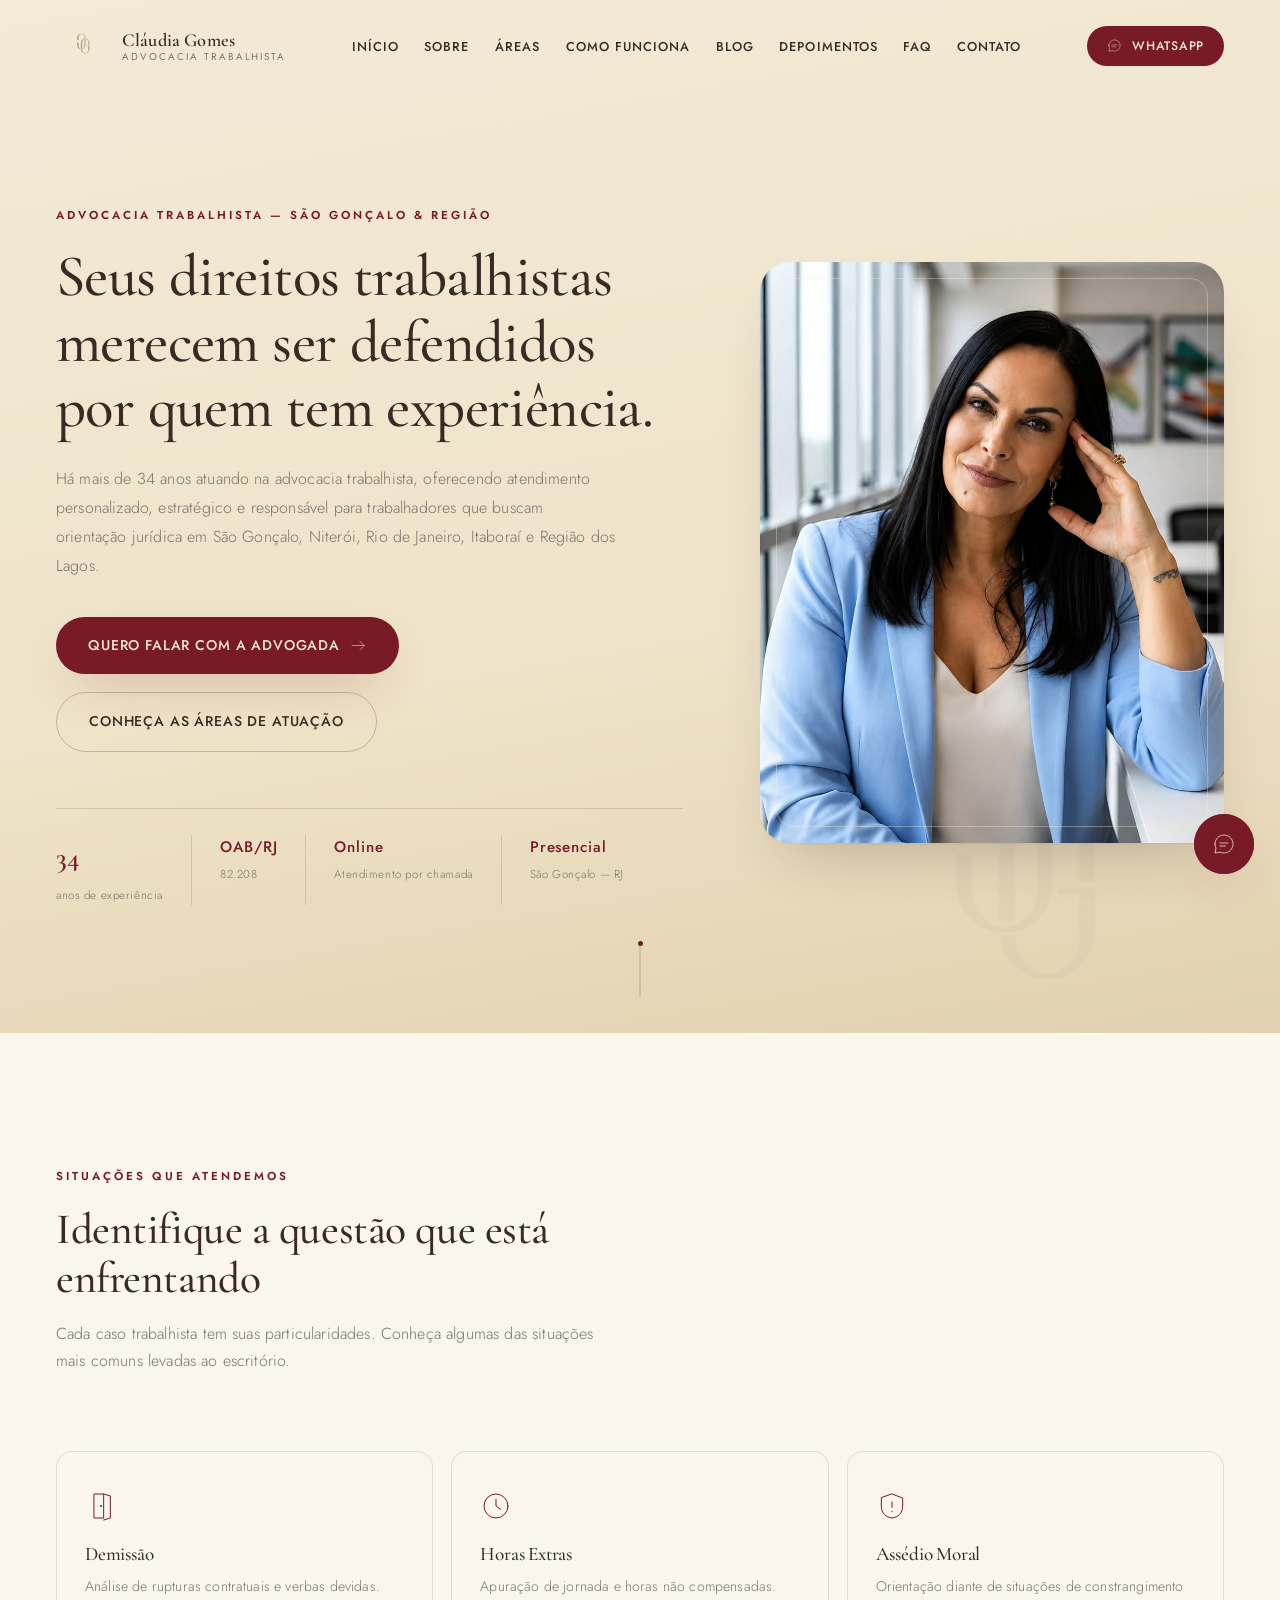
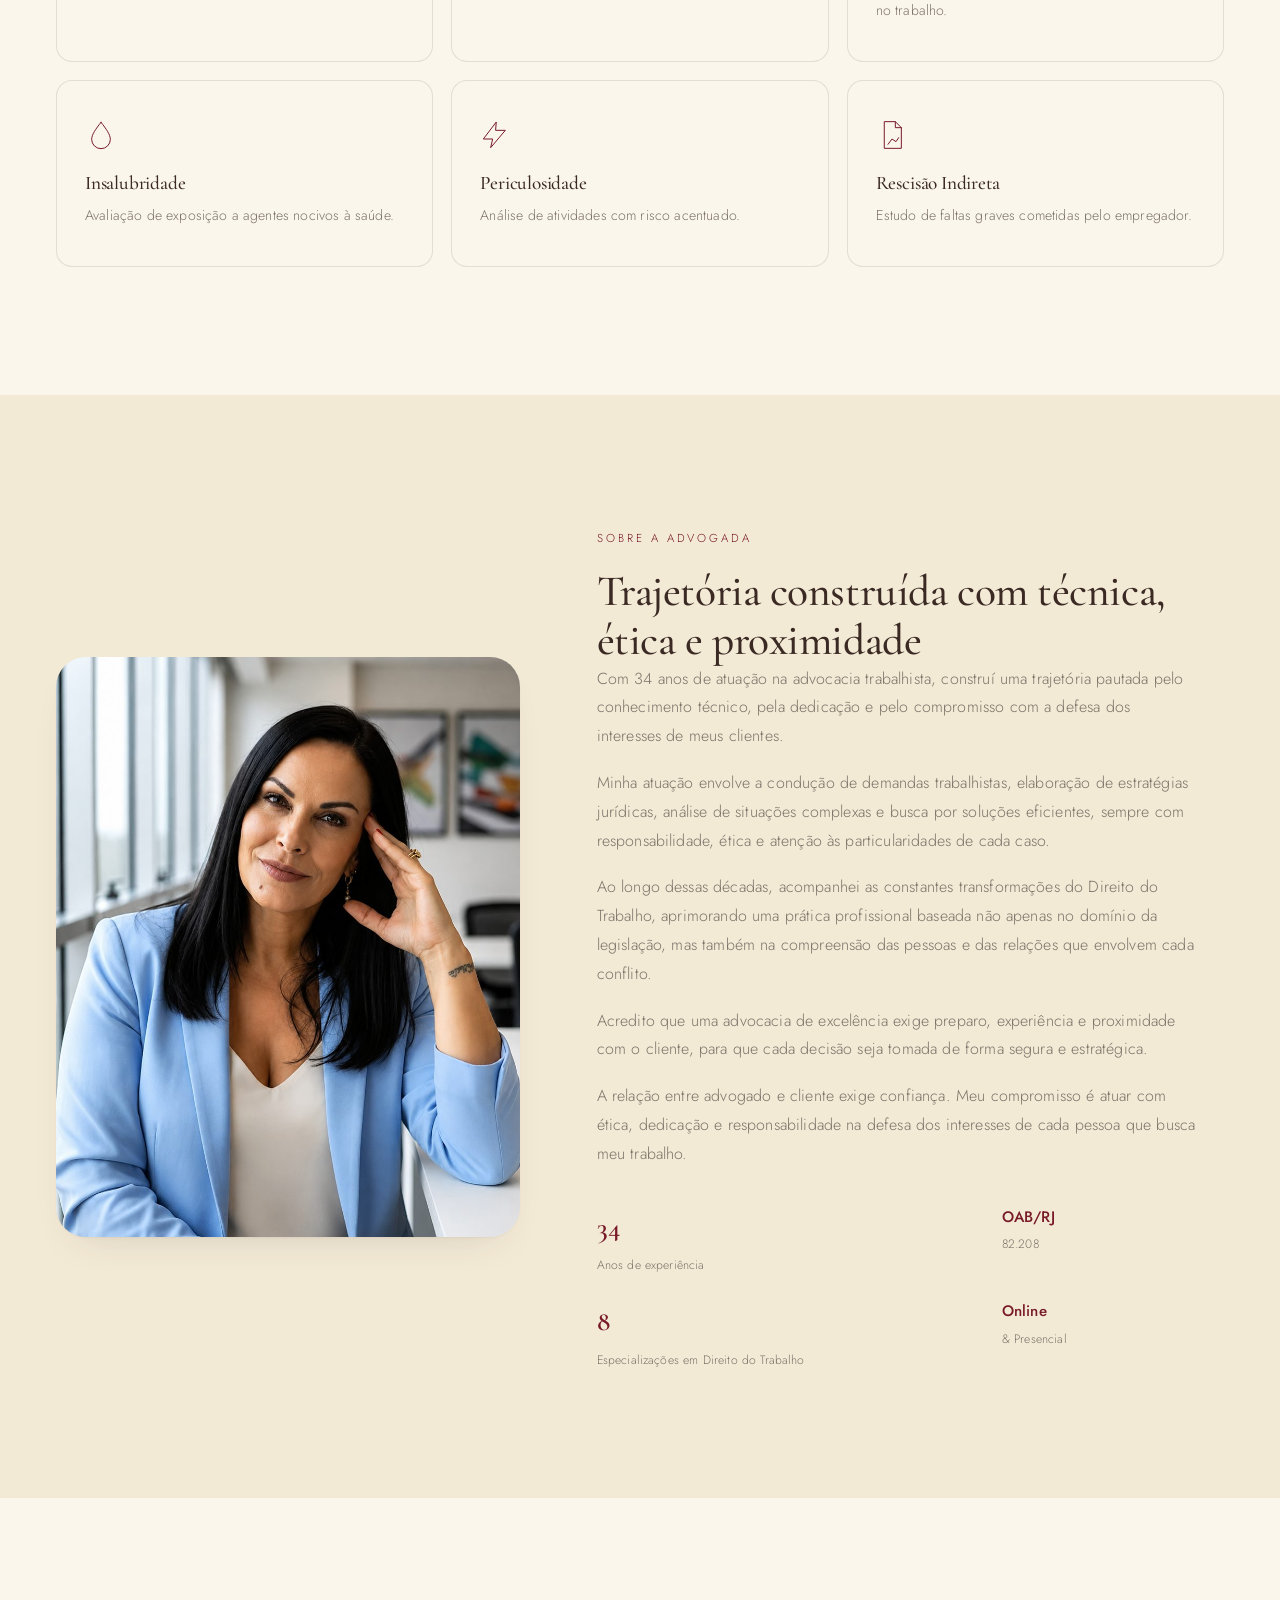
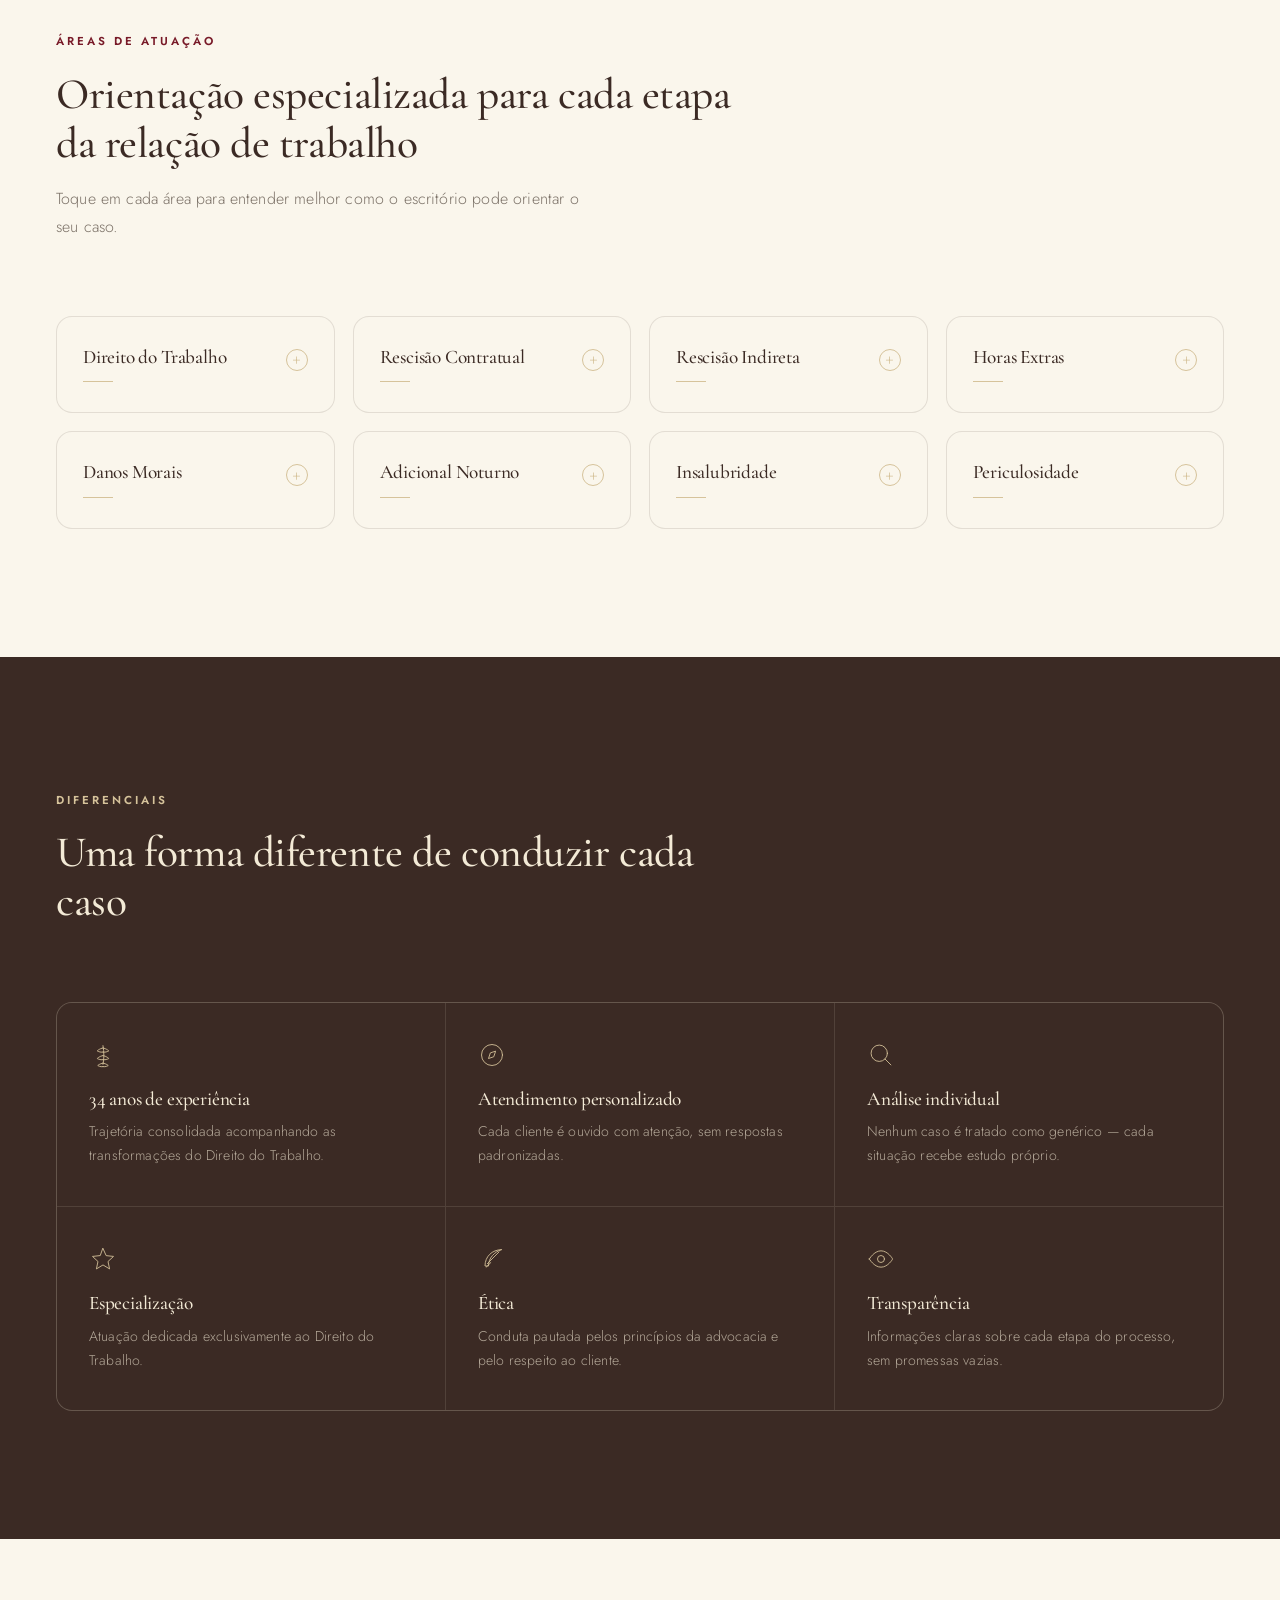
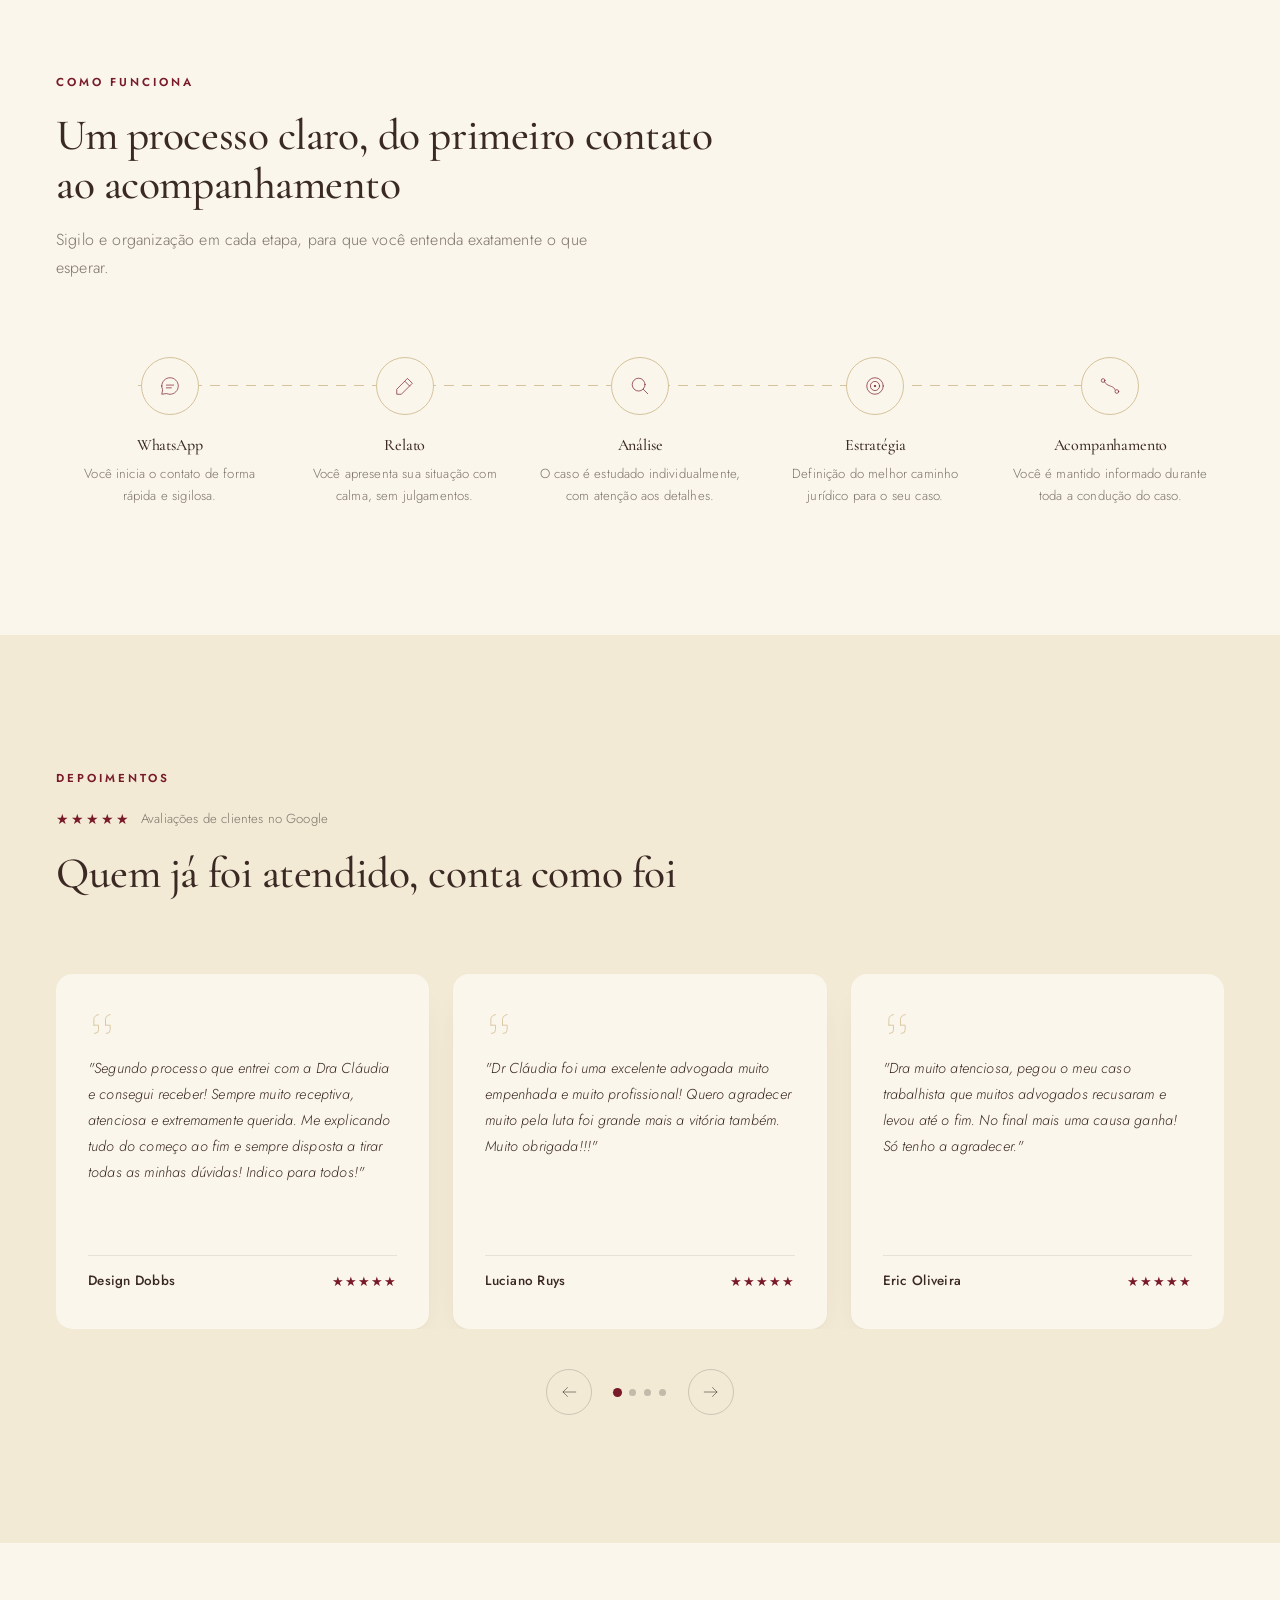
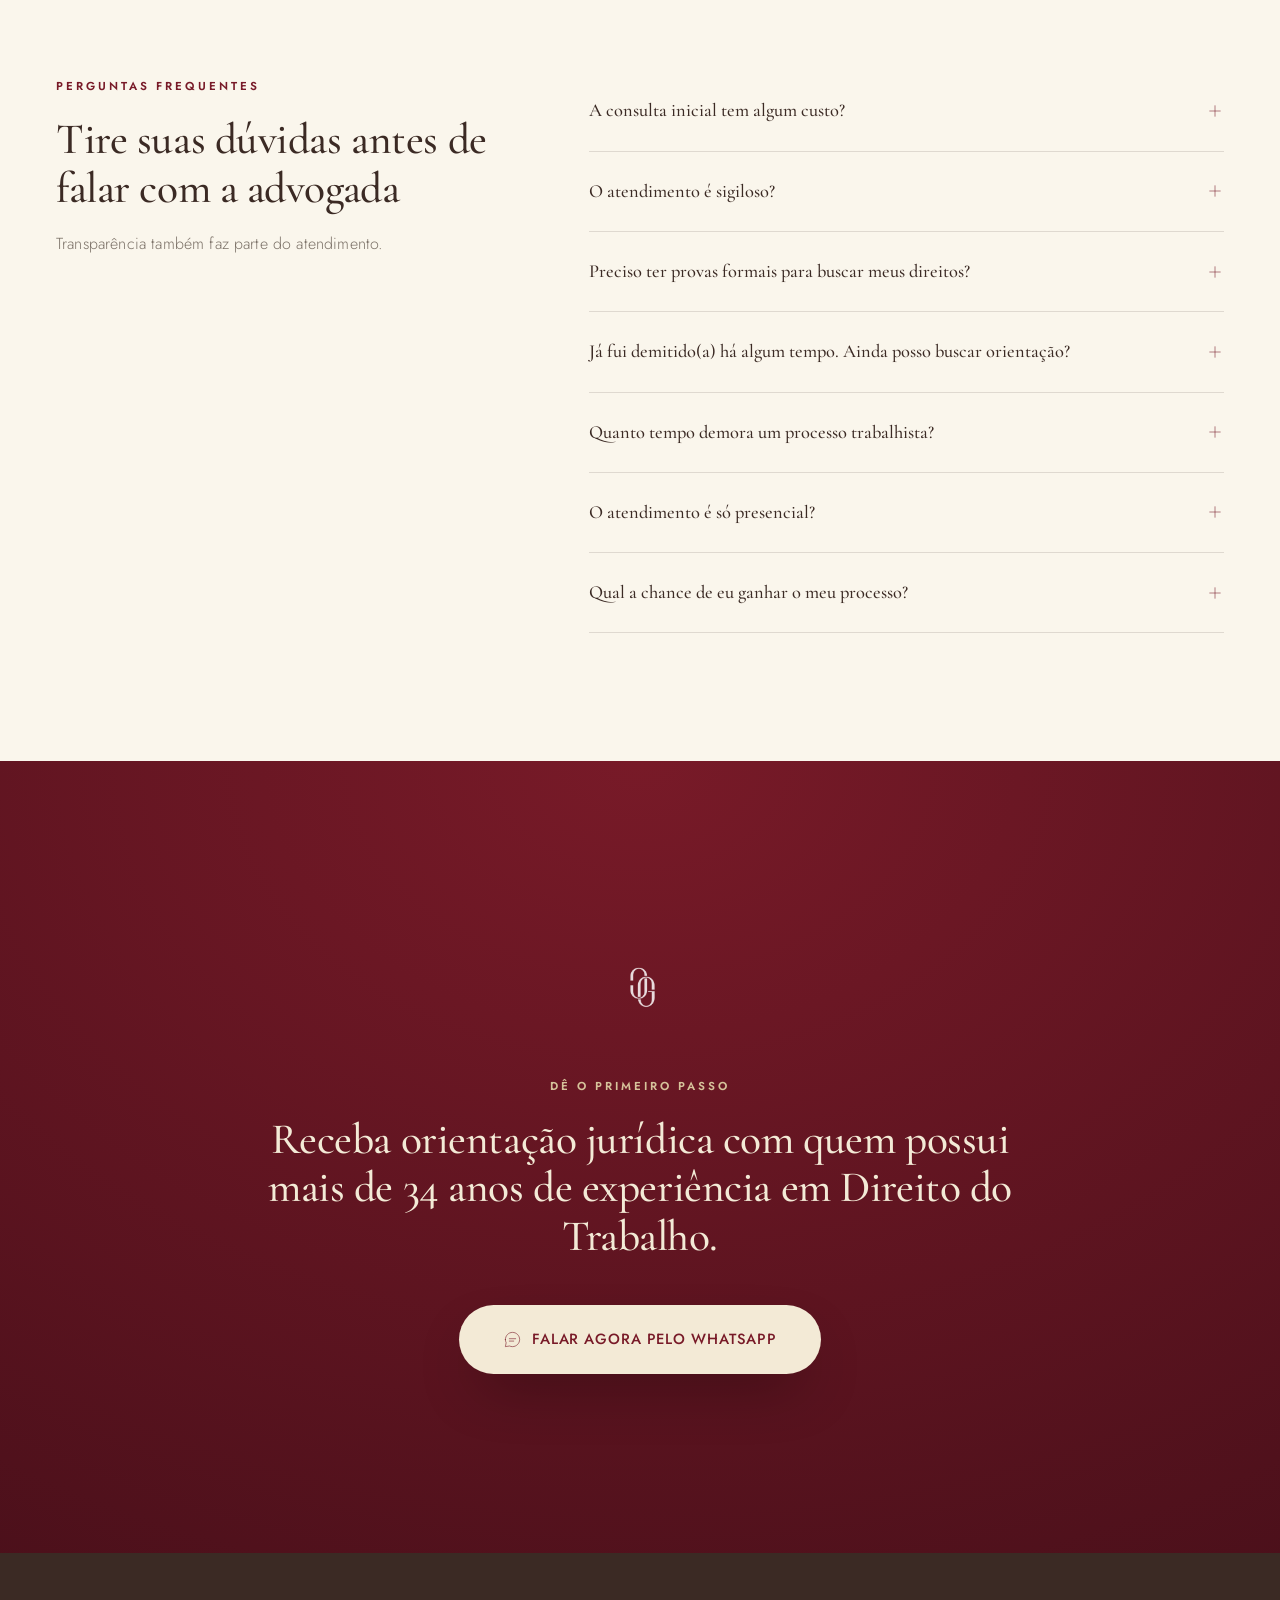
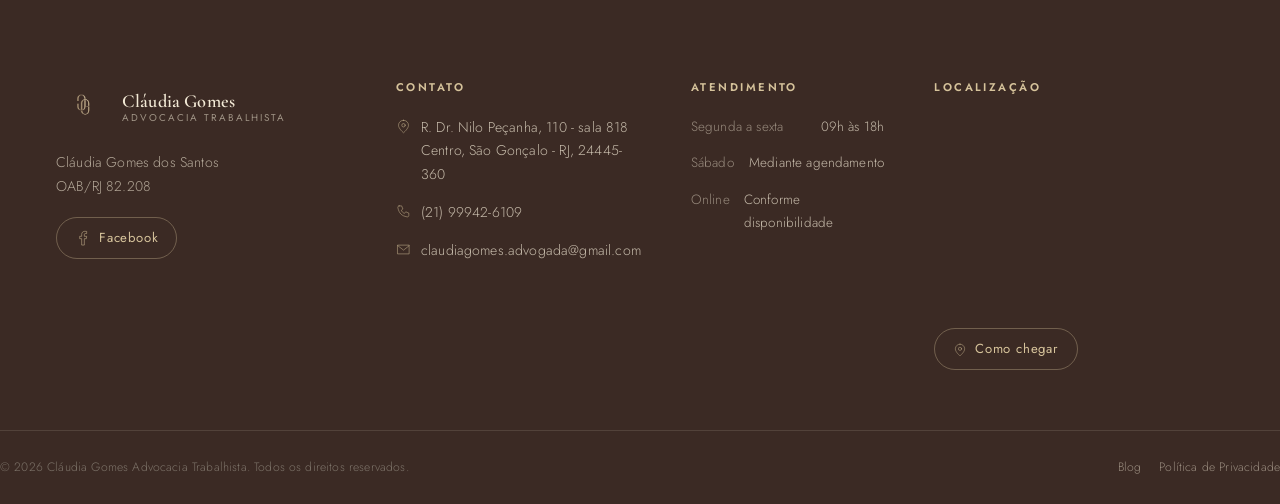
==== commit 0225e788: "blog att" ====
--- a/index.html
+++ b/index.html
@@ -471,6 +471,7 @@
         <li><a href="#sobre">Sobre</a></li>
         <li><a href="#areas">Áreas</a></li>
         <li><a href="#como-funciona">Como funciona</a></li>
+        <li><a href="/blog/">Blog</a></li>
         <li><a href="#depoimentos">Depoimentos</a></li>
         <li><a href="#faq">FAQ</a></li>
         <li><a href="#contato">Contato</a></li>
@@ -794,7 +795,10 @@
   </div>
   <div class="container footer-bottom">
     <p>&copy; <span id="footerYear"></span> Cláudia Gomes Advocacia Trabalhista. Todos os direitos reservados.</p>
-    <a href="#">Política de Privacidade</a>
+    <div style="display:flex;gap:18px;align-items:center">
+      <a href="/blog/">Blog</a>
+      <a href="#">Política de Privacidade</a>
+    </div>
   </div>
 </footer>
 
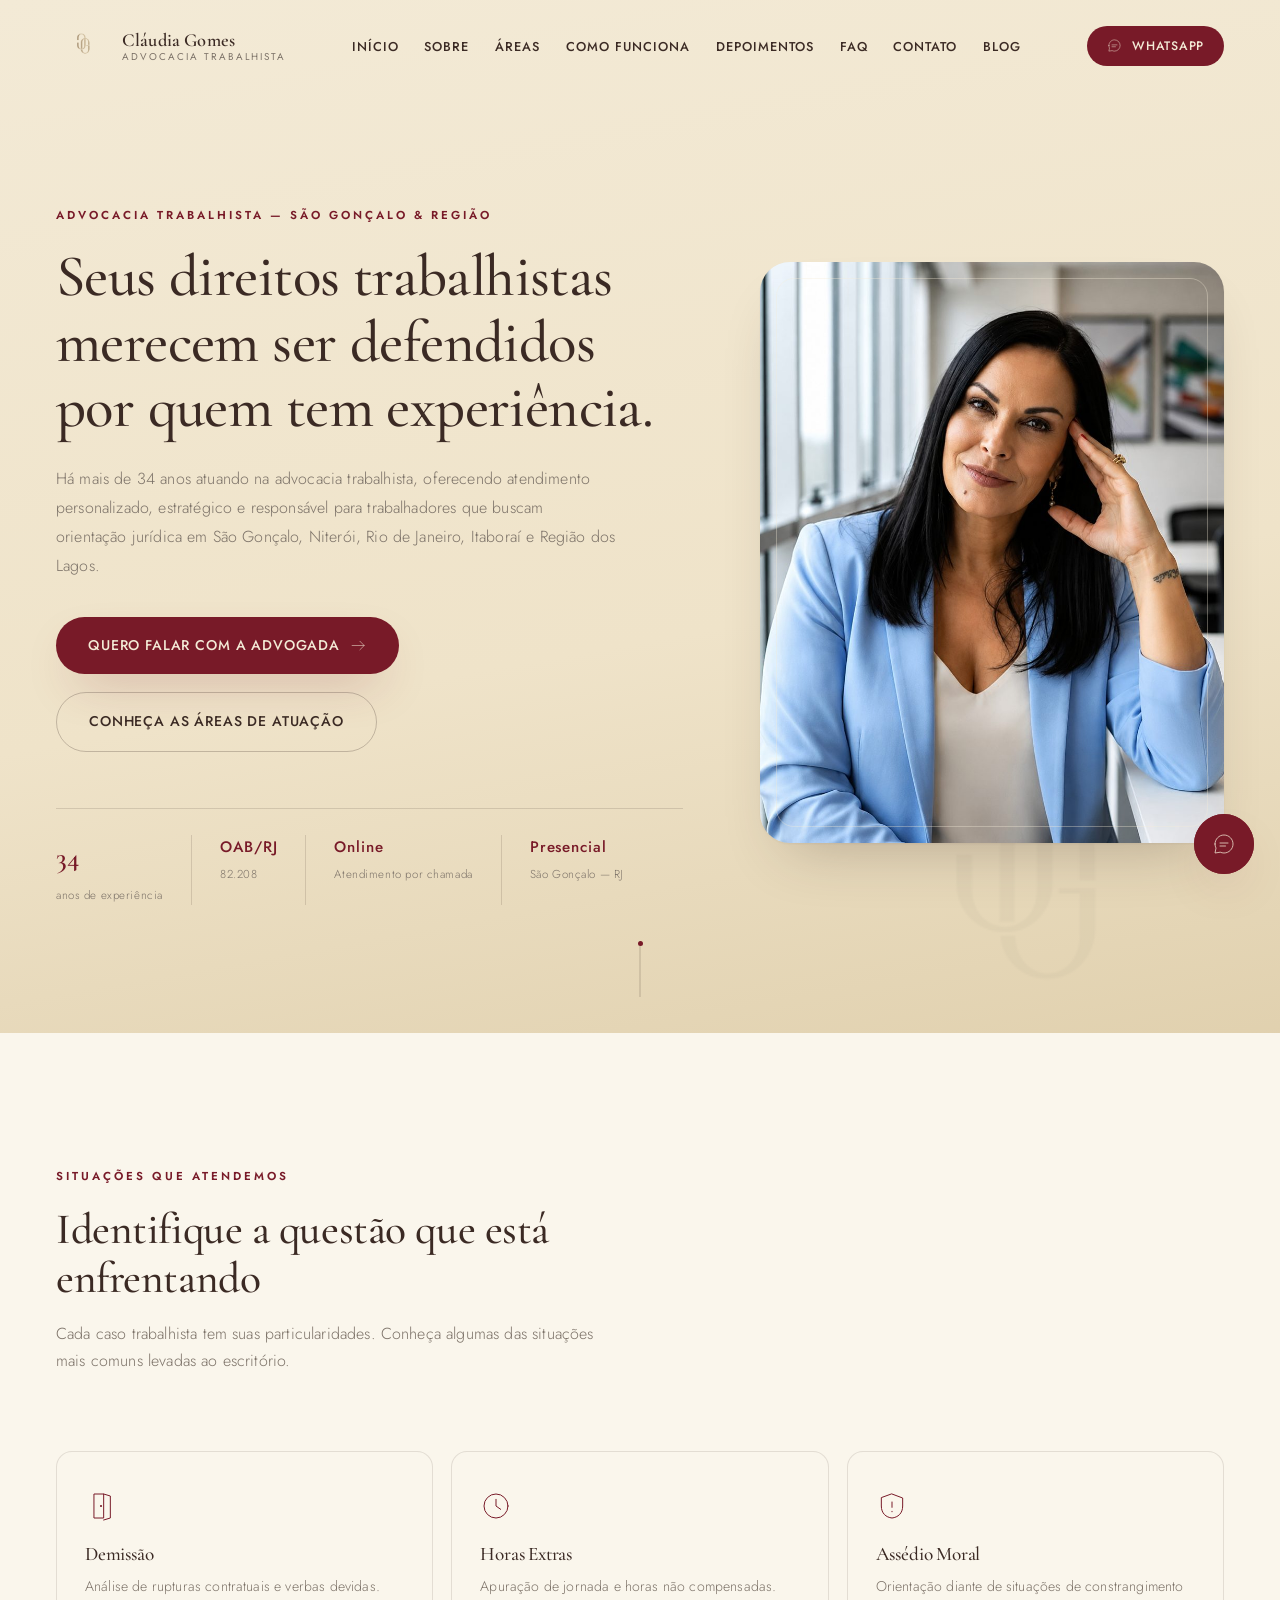
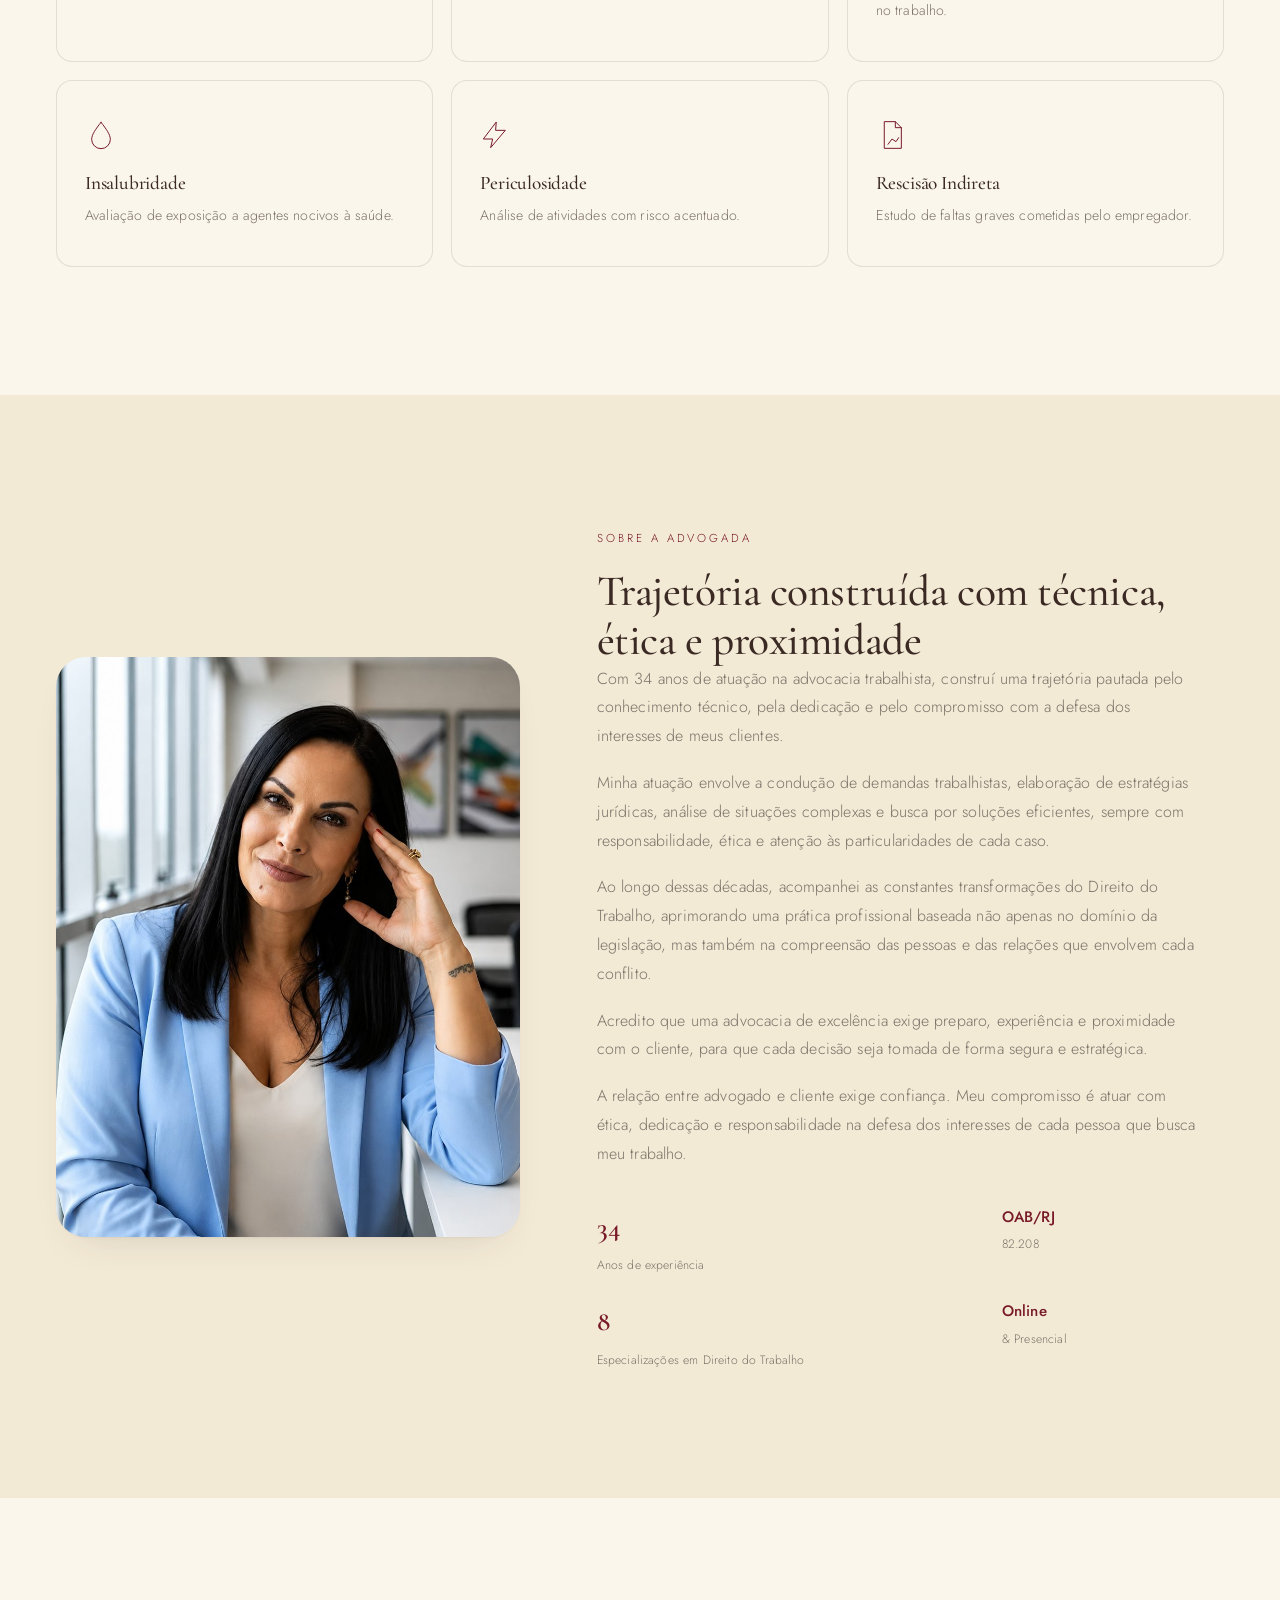
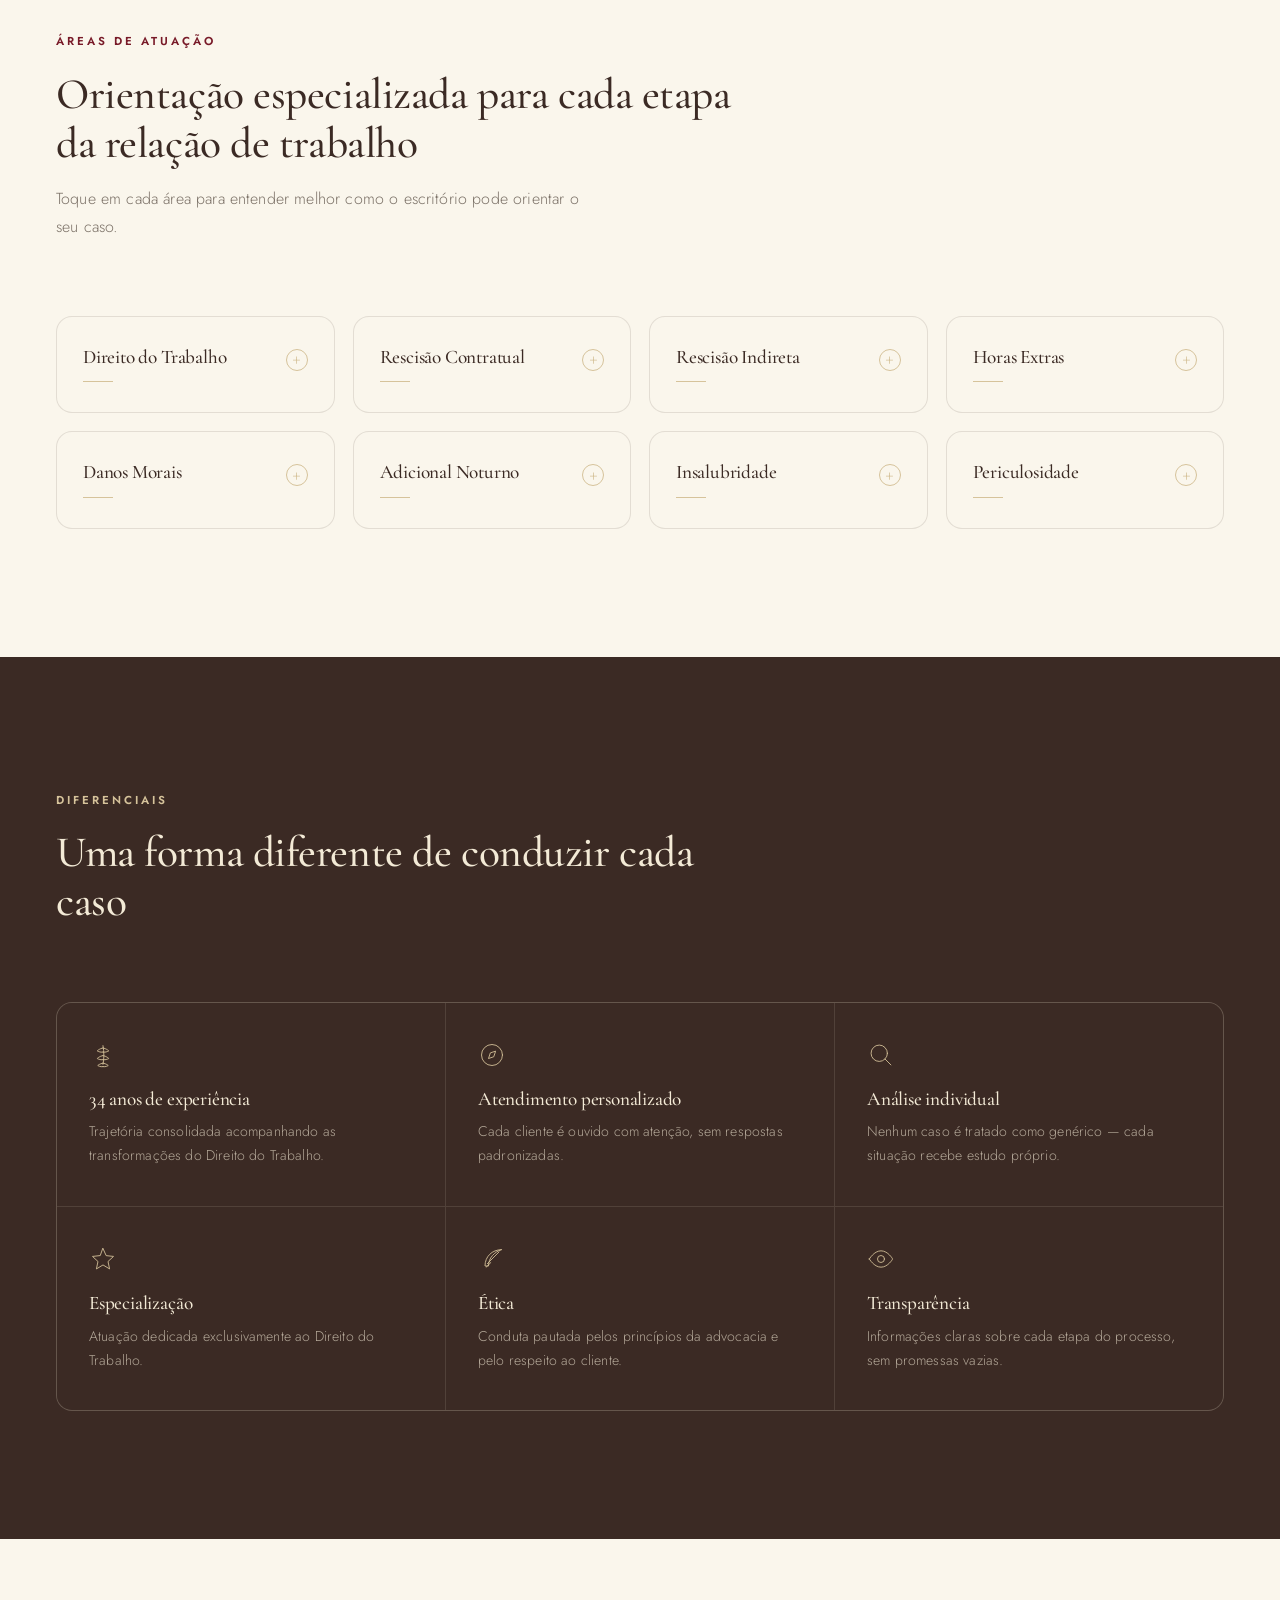
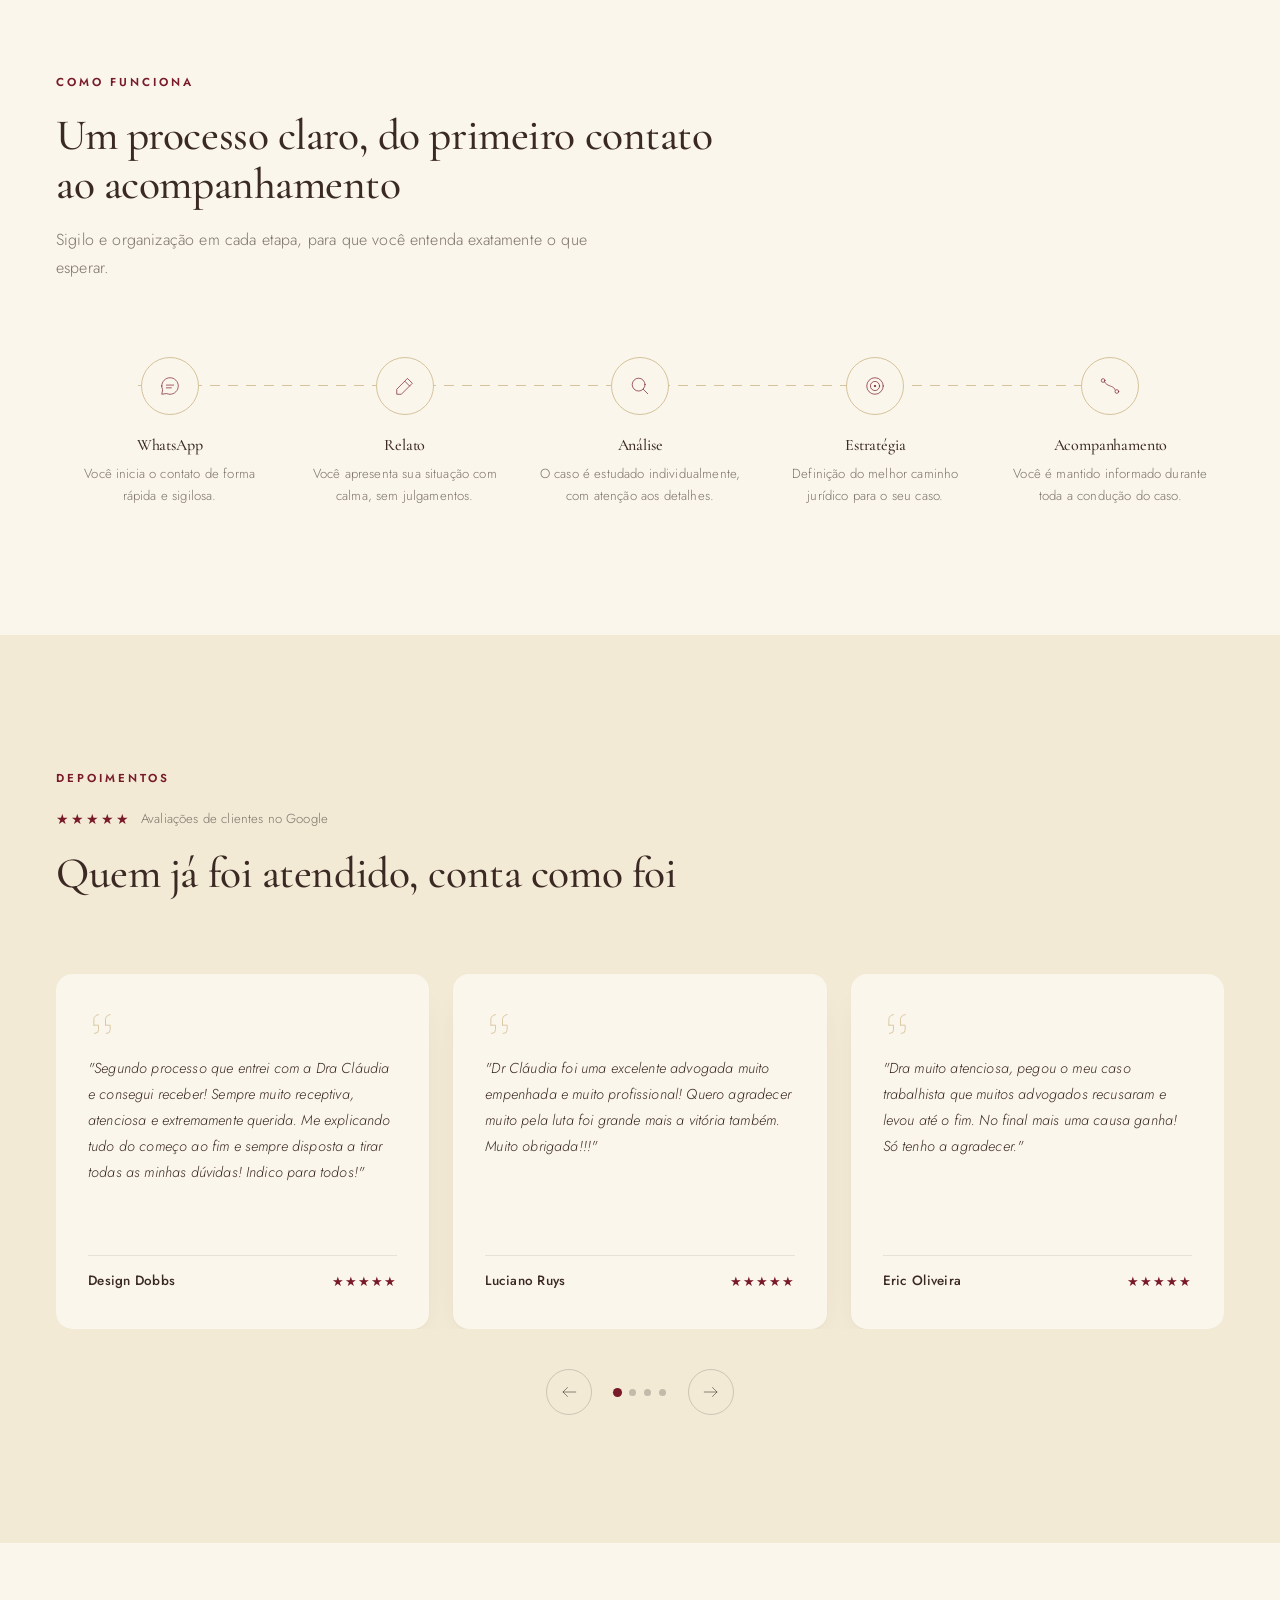
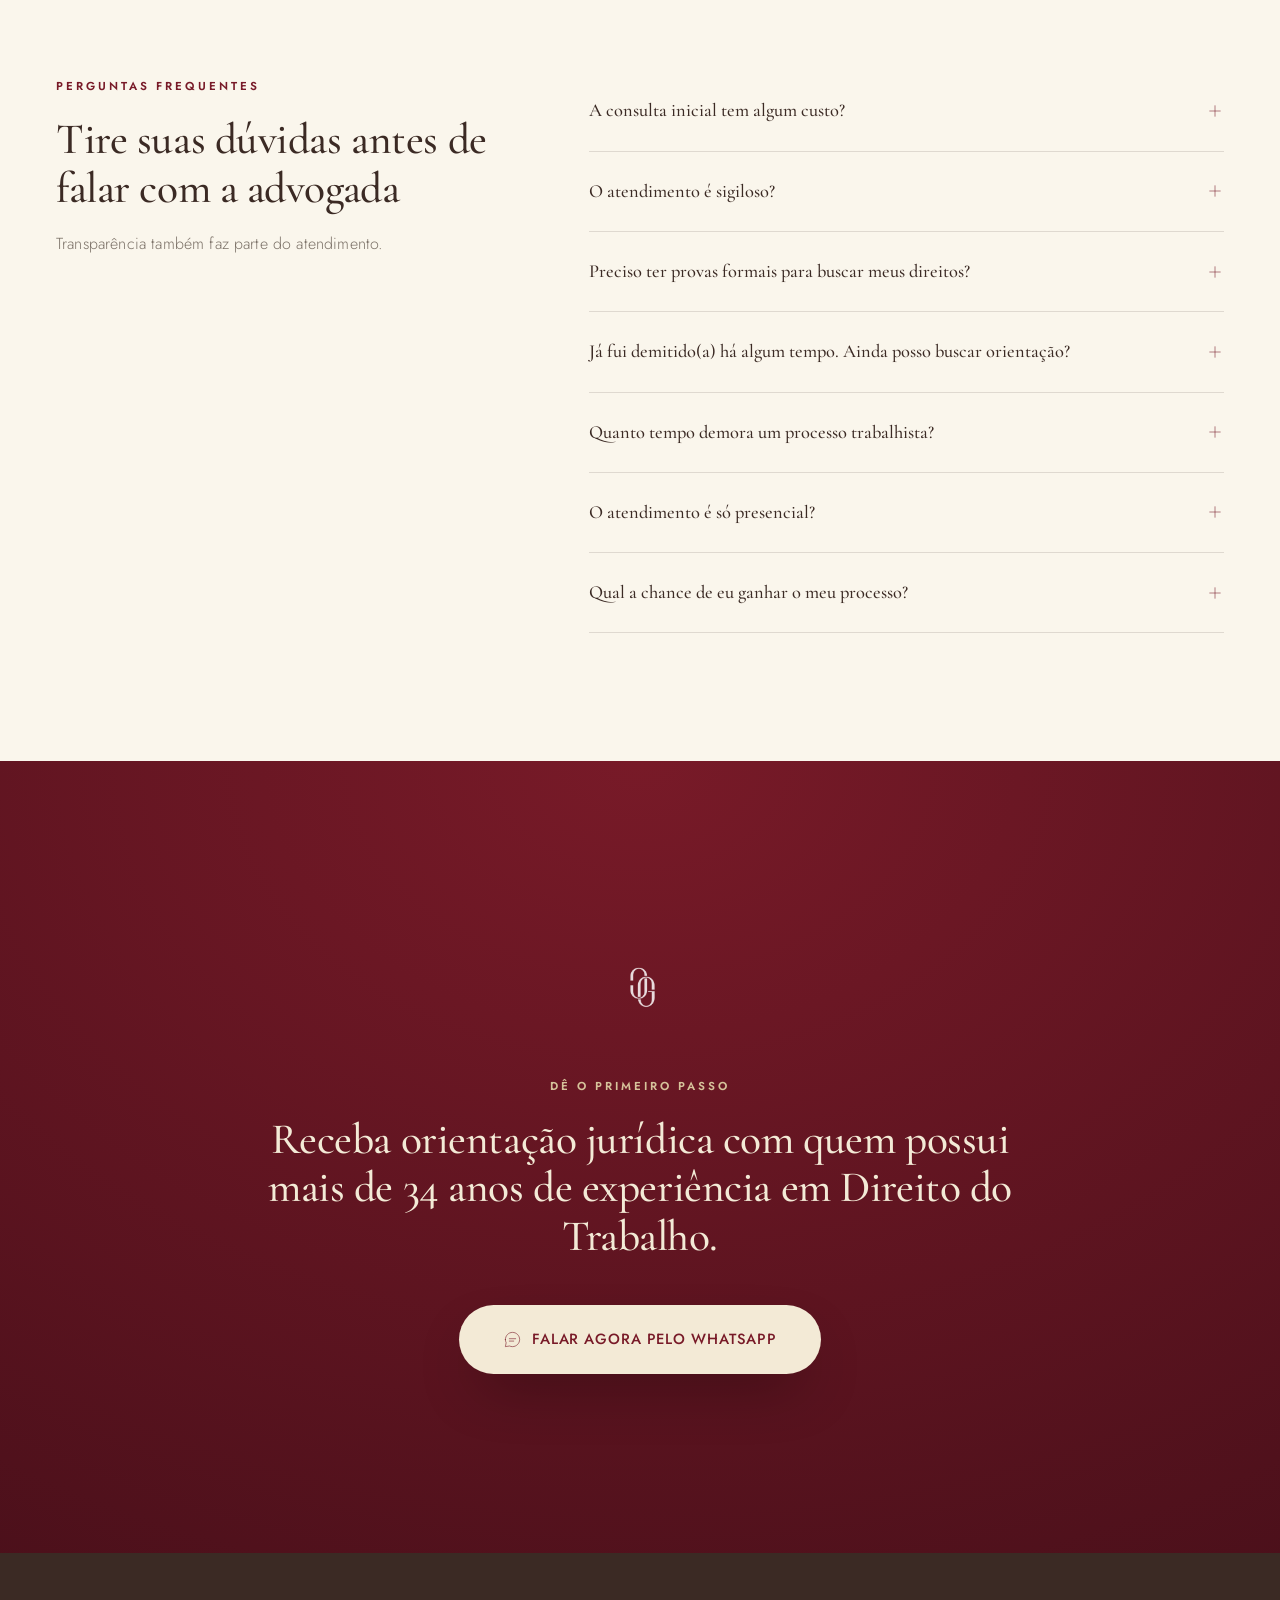
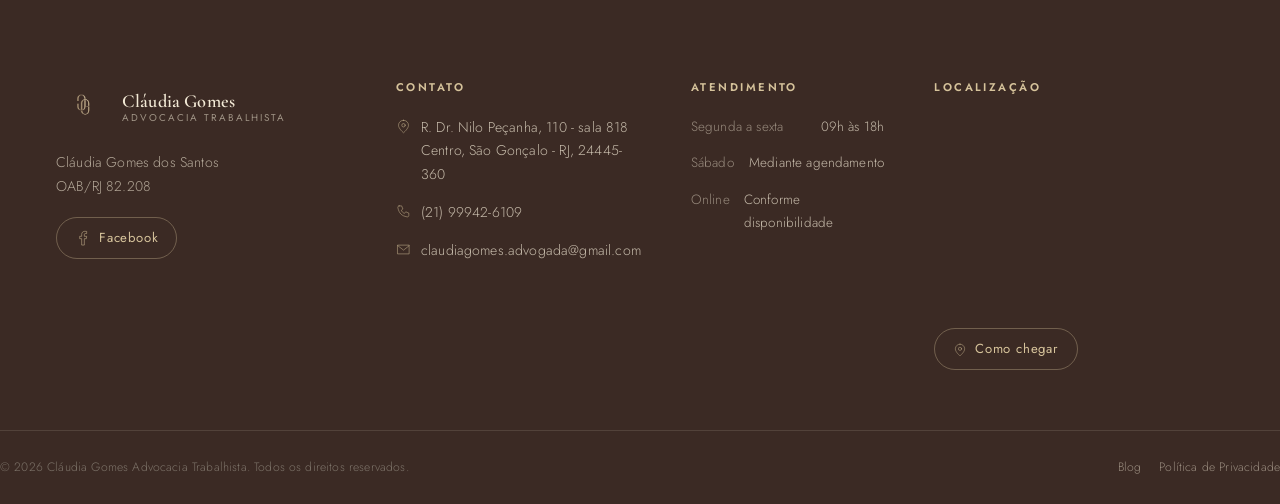
==== commit 93e89d19: "blog atualizar66" ====
--- a/index.html
+++ b/index.html
@@ -471,10 +471,10 @@
         <li><a href="#sobre">Sobre</a></li>
         <li><a href="#areas">Áreas</a></li>
         <li><a href="#como-funciona">Como funciona</a></li>
-        <li><a href="/blog/">Blog</a></li>
         <li><a href="#depoimentos">Depoimentos</a></li>
         <li><a href="#faq">FAQ</a></li>
         <li><a href="#contato">Contato</a></li>
+        <li><a href="/blog/">Blog</a></li>
       </ul>
     </nav>
 
